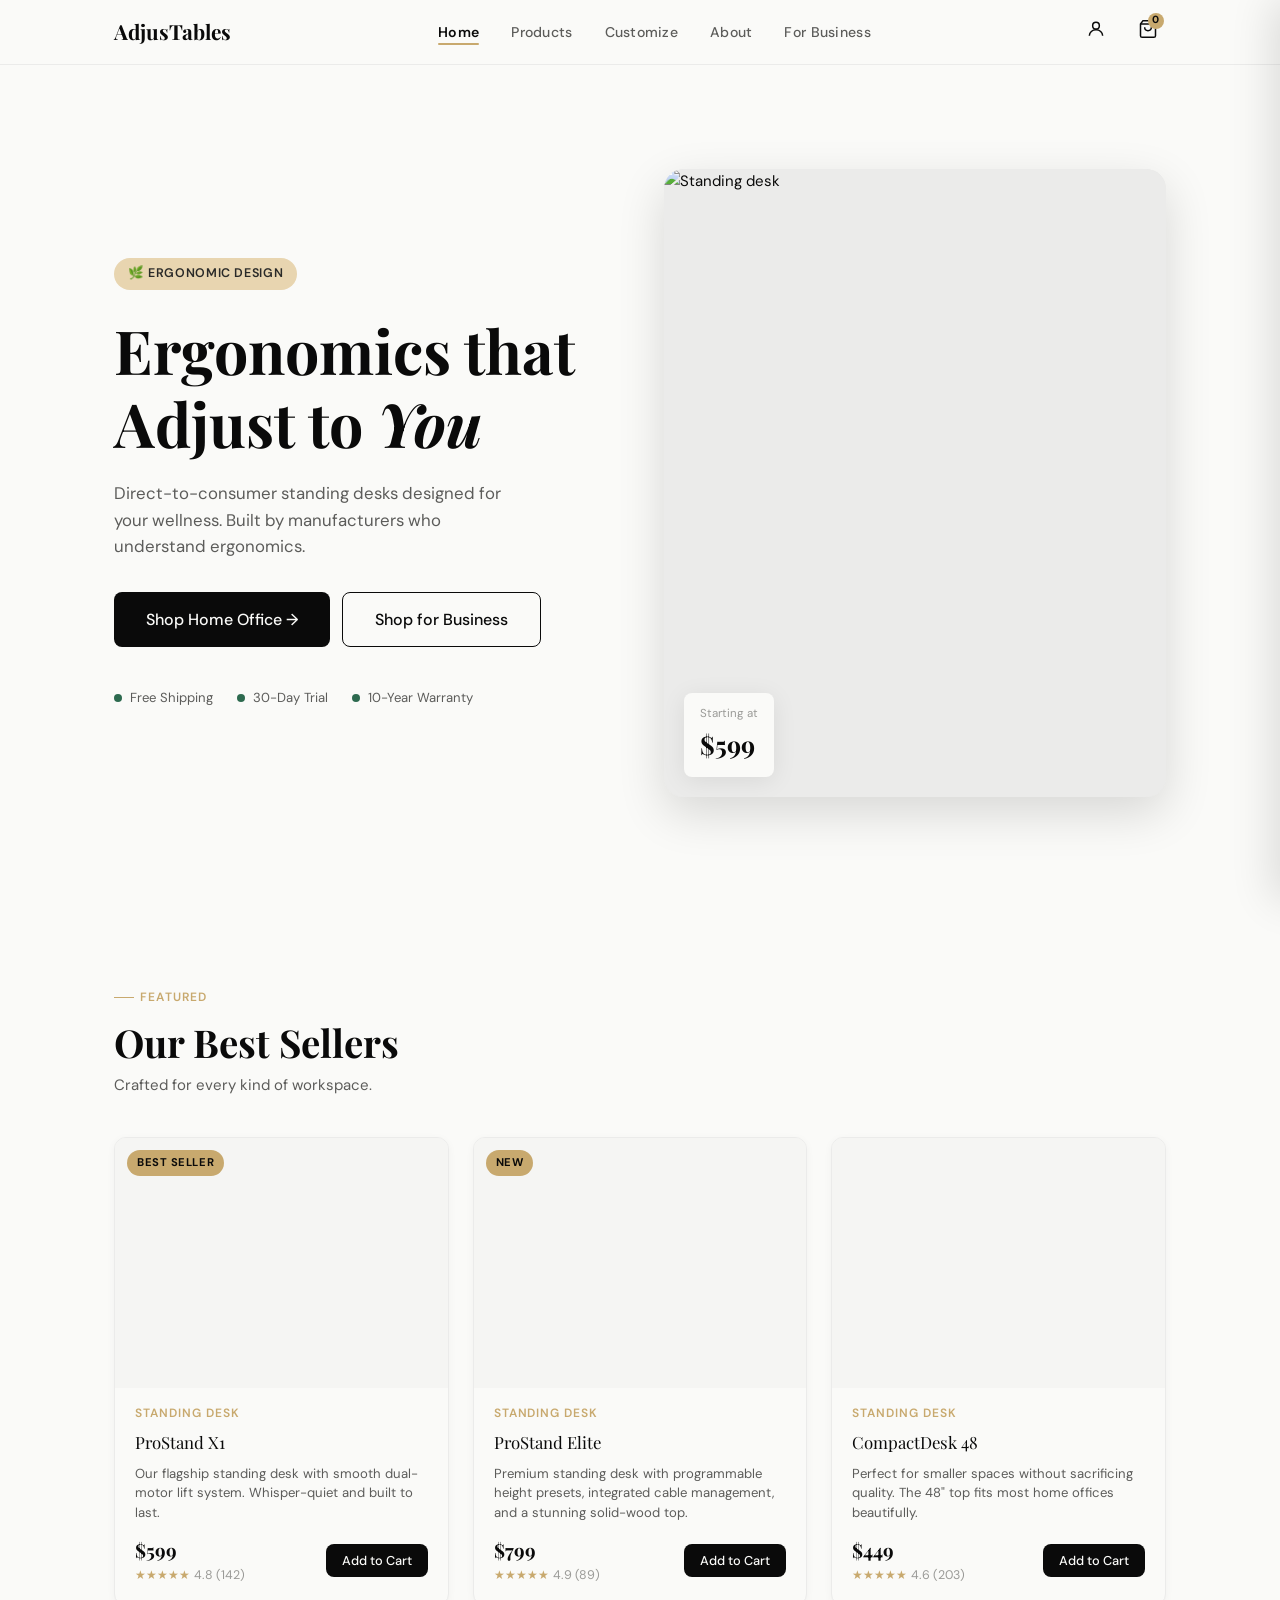
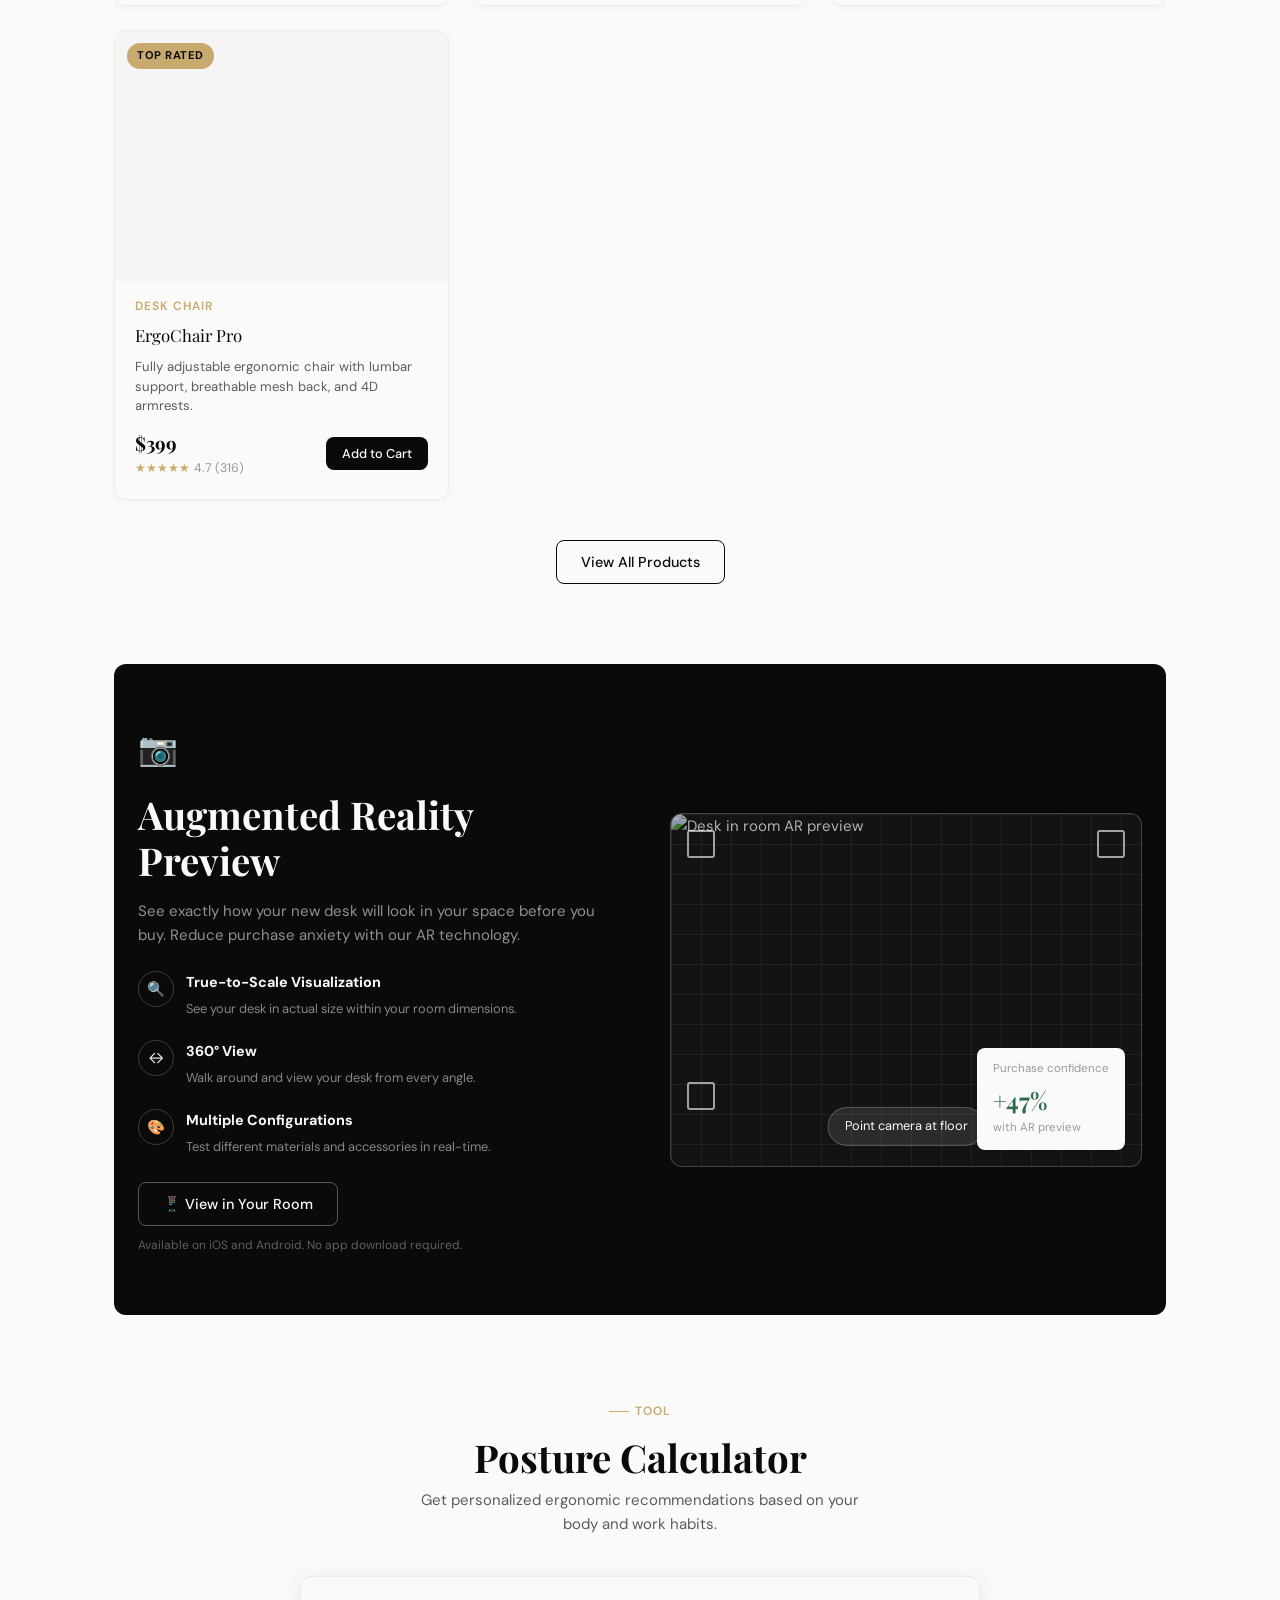
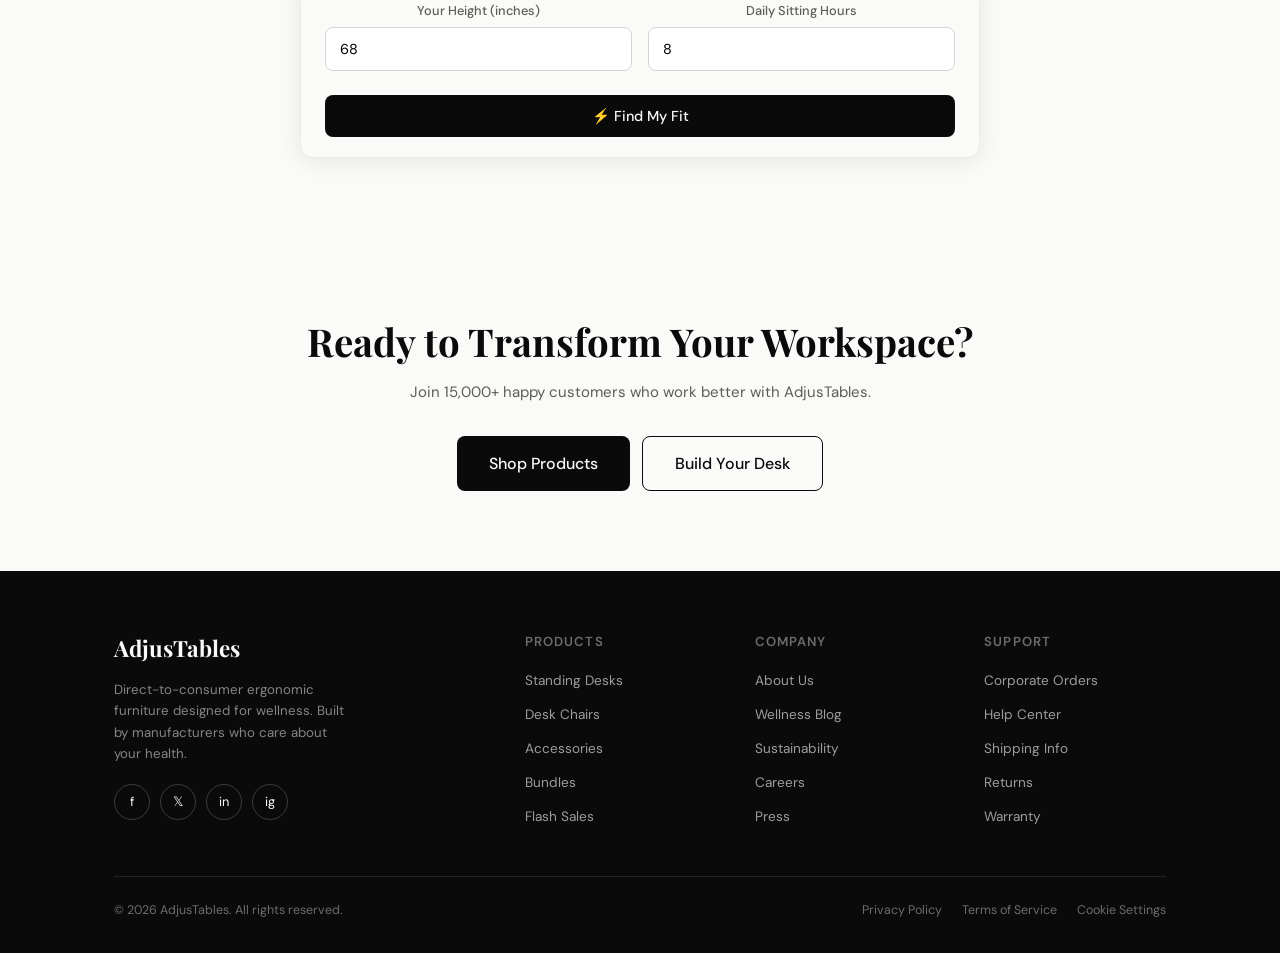
==== index.html @ 4b4840ac "Update and rename adjustables.html to index.html" ====
<!DOCTYPE html>
<html lang="en">
<head>
<meta charset="UTF-8">
<meta name="viewport" content="width=device-width, initial-scale=1.0">
<title>AdjusTables — Ergonomics that Adjust to You</title>
<link href="https://fonts.googleapis.com/css2?family=Playfair+Display:wght@400;600;700&family=DM+Sans:wght@300;400;500;600&family=DM+Mono:wght@400;500&display=swap" rel="stylesheet">
<style>
:root {
  --black: #0a0a0a;
  --white: #fafaf8;
  --gray-50: #f5f5f3;
  --gray-100: #ebebea;
  --gray-200: #d4d4d2;
  --gray-400: #9a9a97;
  --gray-600: #5c5c5a;
  --gray-800: #2a2a28;
  --accent: #c8a96e;
  --accent-light: #e8d5b0;
  --green: #2d6a4f;
  --green-light: #d8f3dc;
  --red: #c1121f;
  --red-light: #fce4e6;
  --radius: 12px;
  --radius-sm: 8px;
  --shadow: 0 4px 24px rgba(0,0,0,0.08);
  --shadow-lg: 0 16px 48px rgba(0,0,0,0.14);
}

* { margin: 0; padding: 0; box-sizing: border-box; }
html { scroll-behavior: smooth; }

body {
  font-family: 'DM Sans', sans-serif;
  background: var(--white);
  color: var(--black);
  font-size: 15px;
  line-height: 1.6;
}

/*  TYPOGRAPHY  */
h1, h2, h3 { font-family: 'Playfair Display', serif; line-height: 1.2; }
h1 { font-size: clamp(2.2rem, 5vw, 3.8rem); }
h2 { font-size: clamp(1.6rem, 3vw, 2.4rem); }
h3 { font-size: 1.3rem; }
.mono { font-family: 'DM Mono', monospace; }

/*  LAYOUT  */
.container { max-width: 1100px; margin: 0 auto; padding: 0 24px; }
.section { padding: 80px 0; }
.section-sm { padding: 48px 0; }

/*  PAGE SYSTEM  */
.page { display: none; }
.page.active { display: block; }

/*  NAVBAR  */
nav {
  position: sticky; top: 0; z-index: 100;
  background: rgba(250,250,248,0.92);
  backdrop-filter: blur(12px);
  border-bottom: 1px solid var(--gray-100);
}
.nav-inner {
  display: flex; align-items: center; justify-content: space-between;
  height: 64px; max-width: 1100px; margin: 0 auto; padding: 0 24px;
}
.nav-logo {
  font-family: 'Playfair Display', serif;
  font-size: 1.3rem; font-weight: 700;
  cursor: pointer; color: var(--black); text-decoration: none;
}
.nav-links { display: flex; gap: 32px; list-style: none; }
.nav-links a {
  font-size: 0.88rem; font-weight: 500; color: var(--gray-600);
  text-decoration: none; cursor: pointer; transition: color .2s;
  letter-spacing: 0.02em;
}
.nav-links a:hover { color: var(--black); }
.nav-links a.active {
  color: var(--black);
  font-weight: 600;
  position: relative;
}
.nav-links a.active::after {
  content: '';
  position: absolute;
  bottom: -4px;
  left: 0; right: 0;
  height: 2px;
  background: var(--accent);
  border-radius: 2px;
}
.nav-actions { display: flex; gap: 16px; align-items: center; }
.nav-icon { cursor: pointer; position: relative; padding: 8px; border-radius: 8px; transition: background .2s; }
.nav-icon:hover { background: var(--gray-100); }
.cart-badge {
  position: absolute; top: 2px; right: 2px;
  background: var(--accent); color: var(--black);
  font-size: 0.65rem; font-weight: 700;
  width: 16px; height: 16px; border-radius: 50%;
  display: flex; align-items: center; justify-content: center;
}

/*  BUTTONS  */
.btn {
  display: inline-flex; align-items: center; gap: 8px;
  padding: 12px 24px; border-radius: var(--radius-sm);
  font-family: 'DM Sans', sans-serif; font-size: 0.9rem; font-weight: 500;
  cursor: pointer; border: none; transition: all .2s; text-decoration: none;
}
.btn-primary { background: var(--black); color: var(--white); }
.btn-primary:hover { background: var(--gray-800); transform: translateY(-1px); }
.btn-outline { background: transparent; color: var(--black); border: 1.5px solid var(--black); }
.btn-outline:hover { background: var(--black); color: var(--white); }
.btn-accent { background: var(--accent); color: var(--black); }
.btn-accent:hover { background: #b8944a; transform: translateY(-1px); }
.btn-sm { padding: 8px 16px; font-size: 0.82rem; }
.btn-lg { padding: 16px 32px; font-size: 1rem; }
.btn-full { width: 100%; justify-content: center; }

/*  HERO  */
.hero {
  display: grid; grid-template-columns: 1fr 1fr;
  gap: 48px; align-items: center;
  padding: 80px 0; min-height: calc(100vh - 64px);
}
.hero-badge {
  display: inline-flex; align-items: center; gap: 8px;
  background: var(--accent-light); color: var(--gray-800);
  padding: 6px 14px; border-radius: 100px;
  font-size: 0.78rem; font-weight: 600; letter-spacing: 0.05em;
  text-transform: uppercase; margin-bottom: 24px;
}
.hero-title { margin-bottom: 20px; }
.hero-subtitle { color: var(--gray-600); font-size: 1.05rem; margin-bottom: 32px; max-width: 400px; }
.hero-cta { display: flex; gap: 12px; flex-wrap: wrap; margin-bottom: 40px; }
.hero-trust { display: flex; gap: 24px; flex-wrap: wrap; }
.trust-item { display: flex; align-items: center; gap: 8px; font-size: 0.82rem; color: var(--gray-600); }
.trust-dot { width: 8px; height: 8px; border-radius: 50%; background: var(--green); flex-shrink: 0; }
.hero-img-wrap {
  position: relative; border-radius: 20px; overflow: hidden;
  background: var(--gray-100);
  aspect-ratio: 4/5;
  box-shadow: var(--shadow-lg);
}
.hero-img-wrap img { width: 100%; height: 100%; object-fit: cover; }
.hero-price {
  position: absolute; bottom: 20px; left: 20px;
  background: var(--white); border-radius: var(--radius-sm);
  padding: 12px 16px; box-shadow: var(--shadow);
}
.hero-price small { font-size: 0.72rem; color: var(--gray-400); display: block; }
.hero-price strong { font-size: 1.6rem; font-family: 'Playfair Display', serif; }

/*  PRODUCT GRID  */
.products-header { text-align: center; margin-bottom: 48px; }
.products-header p { color: var(--gray-600); margin-top: 12px; }
.search-bar {
  display: flex; align-items: center; gap: 12px;
  background: var(--white); border: 1.5px solid var(--gray-200);
  border-radius: var(--radius-sm); padding: 10px 16px;
  margin-bottom: 32px;
}
.search-bar input {
  border: none; outline: none; flex: 1;
  font-family: 'DM Sans', sans-serif; font-size: 0.9rem;
  background: transparent; color: var(--black);
}
.filter-tabs { display: flex; gap: 8px; flex-wrap: wrap; margin-bottom: 32px; }
.filter-tab {
  padding: 7px 18px; border-radius: 100px; font-size: 0.82rem; font-weight: 500;
  cursor: pointer; border: 1.5px solid var(--gray-200); background: transparent;
  transition: all .2s; color: var(--gray-600);
}
.filter-tab.active, .filter-tab:hover { background: var(--black); color: var(--white); border-color: var(--black); }
.product-grid { display: grid; grid-template-columns: repeat(auto-fill, minmax(280px, 1fr)); gap: 24px; }
.product-card {
  background: var(--white); border: 1px solid var(--gray-100);
  border-radius: var(--radius); overflow: hidden;
  transition: transform 0.25s cubic-bezier(0.34,1.56,0.64,1), box-shadow 0.25s ease;
  cursor: pointer;
  box-shadow: 0 2px 8px rgba(0,0,0,0.04);
}
.product-card:hover {
  transform: translateY(-10px) scale(1.015);
  box-shadow: 0 24px 56px rgba(0,0,0,0.13);
  border-color: var(--gray-200);
}
.product-card:hover .product-img img { transform: scale(1.06); }
.product-img {
  aspect-ratio: 4/3; background: var(--gray-50);
  position: relative; overflow: hidden;
  display: flex; align-items: center; justify-content: center;
}
.product-img img { transition: transform 0.35s ease; width:100%; height:100%; object-fit:cover; display:block; }
.product-img-placeholder {
  width: 100%; height: 100%;
  background: linear-gradient(135deg, var(--gray-100) 0%, var(--gray-50) 100%);
  display: flex; align-items: center; justify-content: center;
  font-size: 3rem;
}
.product-badge {
  position: absolute; top: 12px; left: 12px;
  background: var(--accent); color: var(--black);
  font-size: 0.7rem; font-weight: 700; letter-spacing: 0.05em;
  text-transform: uppercase; padding: 4px 10px; border-radius: 100px;
}
.product-info { padding: 16px 20px 20px; }
.product-category { font-size: 0.75rem; color: var(--accent); font-weight: 600; text-transform: uppercase; letter-spacing: 0.08em; margin-bottom: 6px; }
.product-name { font-family: 'Playfair Display', serif; font-size: 1.05rem; margin-bottom: 8px; }
.product-desc { font-size: 0.82rem; color: var(--gray-600); margin-bottom: 12px; line-height: 1.5; }
.product-footer { display: flex; align-items: center; justify-content: space-between; gap: 8px; }
.product-price { font-size: 1.2rem; font-weight: 700; font-family: 'Playfair Display', serif; }
.product-rating { display: flex; align-items: center; gap: 4px; font-size: 0.78rem; color: var(--gray-400); }
.stars { color: var(--accent); }
.add-to-cart-btn {
  background: var(--black); color: var(--white);
  border: none; padding: 8px 16px; border-radius: var(--radius-sm);
  font-size: 0.8rem; font-weight: 500; cursor: pointer;
  transition: all .2s; font-family: 'DM Sans', sans-serif;
}
.add-to-cart-btn:hover { background: var(--gray-800); }

/*  CONFIGURATOR  */
.configurator-layout {
  display: grid; grid-template-columns: 1fr 1fr;
  gap: 40px; align-items: start;
}
.config-panel { background: var(--white); border: 1px solid var(--gray-100); border-radius: var(--radius); padding: 28px; }
.config-section { margin-bottom: 28px; }
.config-label {
  display: flex; align-items: center; gap: 8px;
  font-size: 0.8rem; font-weight: 600; letter-spacing: 0.08em;
  text-transform: uppercase; color: var(--gray-600); margin-bottom: 12px;
}
.config-options { display: grid; grid-template-columns: 1fr 1fr; gap: 10px; }
.config-option {
  border: 1.5px solid var(--gray-200); border-radius: var(--radius-sm);
  padding: 14px; cursor: pointer; transition: all .2s; text-align: center;
}
.config-option:hover { border-color: var(--gray-400); }
.config-option.selected { border-color: var(--black); background: var(--black); color: var(--white); }
.config-option .opt-name { font-weight: 600; font-size: 0.9rem; }
.config-option .opt-sub { font-size: 0.75rem; opacity: 0.65; margin-top: 2px; }
.config-option .opt-price { font-size: 0.8rem; margin-top: 4px; color: var(--accent); }
.config-option.selected .opt-price { color: var(--accent-light); }
.accessories-list { display: flex; flex-direction: column; gap: 8px; }
.accessory-item {
  display: flex; align-items: center; justify-content: space-between;
  padding: 12px 16px; border: 1.5px solid var(--gray-200); border-radius: var(--radius-sm);
  cursor: pointer; transition: all .2s;
}
.accessory-item:hover { border-color: var(--gray-400); }
.accessory-item.selected { border-color: var(--black); background: var(--gray-50); }
.accessory-check { width: 18px; height: 18px; border: 1.5px solid var(--gray-300); border-radius: 4px; transition: all .2s; display: flex; align-items: center; justify-content: center; }
.accessory-item.selected .accessory-check { background: var(--black); border-color: var(--black); color: var(--white); font-size: 11px; }
.config-preview {
  position: sticky; top: 80px;
  background: var(--white); border: 1px solid var(--gray-100); border-radius: var(--radius);
  overflow: hidden;
}
.preview-img {
  aspect-ratio: 4/3; background: var(--gray-50);
  display: flex; align-items: center; justify-content: center;
  font-size: 5rem; position: relative; transition: background .4s;
}
.preview-summary { padding: 20px; }
.preview-summary h4 { font-family: 'Playfair Display', serif; margin-bottom: 12px; }
.preview-item { display: flex; align-items: center; gap: 8px; font-size: 0.85rem; color: var(--gray-600); margin-bottom: 6px; }
.preview-item::before { content: '•'; color: var(--accent); font-weight: 700; }
.config-total { display: flex; align-items: center; justify-content: space-between; padding: 16px 20px; border-top: 1px solid var(--gray-100); }
.config-total .total-label { font-size: 0.85rem; color: var(--gray-600); }
.config-total .total-price { font-family: 'Playfair Display', serif; font-size: 1.8rem; font-weight: 700; }

/*  COLOR SWATCHES  */
.color-swatches { display: flex; gap: 10px; flex-wrap: wrap; }
.color-swatch {
  width: 36px; height: 36px; border-radius: 50%;
  cursor: pointer; border: 3px solid transparent;
  transition: all .2s; position: relative;
}
.color-swatch.selected { border-color: var(--black); box-shadow: 0 0 0 2px var(--white), 0 0 0 4px var(--black); }

/*  ABOUT PAGE  */
.about-hero { text-align: center; padding: 80px 0 48px; }
.about-hero h1 { margin-bottom: 20px; }
.about-hero p { color: var(--gray-600); max-width: 560px; margin: 0 auto; font-size: 1.05rem; }
.story-section { display: grid; grid-template-columns: 1fr 1fr; gap: 60px; align-items: center; }
.story-img {
  border-radius: var(--radius); overflow: hidden;
  aspect-ratio: 4/3; background: var(--gray-100);
  display: flex; align-items: center; justify-content: center; font-size: 5rem;
}
.founders-grid { display: grid; grid-template-columns: repeat(3, 1fr); gap: 24px; justify-items: center; max-width: 900px; margin: 0 auto; }
.founders-grid .founder-card { width: 100%; }
.founder-card {
  background: var(--white); border: 1px solid var(--gray-100);
  border-radius: var(--radius); overflow: hidden;
  transition: transform 0.25s cubic-bezier(0.34,1.56,0.64,1), box-shadow 0.25s ease;
}
.founder-card:hover { transform: translateY(-10px) scale(1.02); box-shadow: 0 24px 56px rgba(0,0,0,0.13); }
.founder-img {
  aspect-ratio: 1; background: var(--gray-100);
  display: flex; align-items: center; justify-content: center;
  font-size: 4rem; overflow: hidden;
}
.founder-img img { width: 100%; height: 100%; object-fit: cover; }
.founder-info { padding: 20px; }
.founder-name { font-family: 'Playfair Display', serif; font-size: 1.15rem; margin-bottom: 4px; }
.founder-role { font-size: 0.78rem; color: var(--accent); font-weight: 600; letter-spacing: 0.05em; text-transform: uppercase; margin-bottom: 12px; }
.founder-bio { font-size: 0.83rem; color: var(--gray-600); line-height: 1.6; }
.values-grid { display: grid; grid-template-columns: repeat(4, 1fr); gap: 24px; text-align: center; }
.value-card { padding: 28px 16px; }
.value-icon { font-size: 2rem; margin-bottom: 16px; }
.value-title { font-weight: 600; font-size: 0.95rem; margin-bottom: 8px; }
.value-desc { font-size: 0.82rem; color: var(--gray-600); line-height: 1.5; }
.stats-bar {
  background: var(--black); color: var(--white);
  padding: 48px 0;
}
.stats-grid { display: grid; grid-template-columns: repeat(4, 1fr); text-align: center; gap: 24px; }
.stat-num { font-family: 'Playfair Display', serif; font-size: 2.5rem; font-weight: 700; color: var(--accent); }
.stat-label { font-size: 0.82rem; color: rgba(255,255,255,0.6); margin-top: 4px; }
.vote-section { background: var(--gray-50); border-radius: var(--radius); padding: 40px; }
.vote-grid { display: grid; grid-template-columns: 1fr 1fr; gap: 16px; }
.vote-card {
  background: var(--white); border: 1.5px solid var(--gray-100); border-radius: var(--radius);
  overflow: hidden; cursor: pointer;
  transition: transform 0.25s cubic-bezier(0.34,1.56,0.64,1), box-shadow 0.25s ease, border-color 0.2s ease;
  box-shadow: 0 2px 8px rgba(0,0,0,0.05);
}
.vote-card:hover {
  transform: translateY(-8px) scale(1.02);
  box-shadow: 0 20px 48px rgba(0,0,0,0.13);
  border-color: var(--gray-300);
}
.vote-card:hover .vote-img img { transform: scale(1.05); }
.vote-card.voted {
  border-color: var(--black);
  box-shadow: 0 8px 32px rgba(0,0,0,0.14);
}
.vote-card.voted:hover {
  transform: translateY(-8px) scale(1.02);
  box-shadow: 0 20px 48px rgba(0,0,0,0.18);
}
.vote-img { aspect-ratio: 4/3; background: var(--gray-100); display: flex; align-items: center; justify-content: center; font-size: 3rem; overflow:hidden; }
.vote-info { padding: 16px 18px 18px; }
.vote-name { font-weight: 700; font-size: 0.95rem; margin-bottom: 4px; font-family: 'Playfair Display', serif; }
.vote-desc { font-size: 0.78rem; color: var(--gray-600); margin-bottom: 10px; line-height: 1.5; }
.vote-bar-wrap { display: flex; align-items: center; justify-content: space-between; gap: 10px; margin-bottom: 6px; }
.vote-bar { flex: 1; height: 5px; background: var(--gray-100); border-radius: 3px; overflow: hidden; }
.vote-fill { height: 100%; background: var(--accent); border-radius: 3px; transition: width .6s cubic-bezier(0.4,0,0.2,1); }
.vote-pct { font-size: 0.78rem; font-weight: 700; color: var(--black); min-width: 34px; text-align: right; }
.vote-btn {
  width: 100%; padding: 9px; border: 1.5px solid var(--gray-200); border-radius: var(--radius-sm);
  background: transparent; font-family: 'DM Sans', sans-serif; font-size: 0.82rem; font-weight: 600;
  cursor: pointer; transition: all .2s; color: var(--gray-600);
}
.vote-btn:hover { border-color: var(--black); color: var(--black); background: var(--gray-50); }
.vote-btn-active, .vote-card.voted .vote-btn {
  background: var(--black); color: var(--white); border-color: var(--black);
}

/*  BUSINESS PAGE  */
.biz-hero {
  background: var(--black); color: var(--white);
  padding: 80px 0; border-radius: var(--radius); margin-bottom: 64px;
}
.biz-hero-inner { display: grid; grid-template-columns: 1fr 1fr; gap: 48px; align-items: center; }
.biz-badge {
  display: inline-flex; align-items: center; gap: 6px;
  background: rgba(200,169,110,0.2); color: var(--accent);
  font-size: 0.75rem; font-weight: 600; letter-spacing: 0.05em;
  text-transform: uppercase; padding: 6px 14px; border-radius: 100px;
  border: 1px solid rgba(200,169,110,0.3); margin-bottom: 20px;
}
.biz-stats { display: flex; gap: 32px; margin-top: 32px; }
.biz-stat .num { font-family: 'Playfair Display', serif; font-size: 2rem; font-weight: 700; color: var(--accent); }
.biz-stat .lbl { font-size: 0.75rem; color: rgba(255,255,255,0.5); }
.biz-img {
  border-radius: var(--radius); overflow: hidden; aspect-ratio: 4/3;
  background: rgba(255,255,255,0.06); display: flex; align-items: center; justify-content: center; font-size: 5rem;
}
.benefits-grid { display: grid; grid-template-columns: repeat(3, 1fr); gap: 20px; }
.benefit-card {
  padding: 24px; background: var(--white);
  border: 1px solid var(--gray-100); border-radius: var(--radius);
  transition: transform 0.25s cubic-bezier(0.34,1.56,0.64,1), box-shadow 0.25s ease;
}
.benefit-card:hover { transform: translateY(-8px) scale(1.015); box-shadow: 0 20px 48px rgba(0,0,0,0.1); }
.benefit-icon {
  width: 44px; height: 44px; background: var(--black); border-radius: var(--radius-sm);
  display: flex; align-items: center; justify-content: center; font-size: 1.2rem; margin-bottom: 14px;
}
.benefit-title { font-weight: 600; font-size: 0.95rem; margin-bottom: 8px; }
.benefit-desc { font-size: 0.82rem; color: var(--gray-600); line-height: 1.5; }
.pricing-grid { display: grid; grid-template-columns: repeat(3, 1fr); gap: 20px; }
.pricing-card {
  border: 1.5px solid var(--gray-200); border-radius: var(--radius); padding: 28px; position: relative;
  transition: all .2s;
}
.pricing-card.popular { border-color: var(--black); box-shadow: var(--shadow-lg); }
.popular-badge {
  position: absolute; top: -12px; left: 50%; transform: translateX(-50%);
  background: var(--black); color: var(--white);
  font-size: 0.72rem; font-weight: 700; padding: 4px 14px; border-radius: 100px;
}
.pricing-range { font-size: 0.82rem; color: var(--gray-600); margin-bottom: 8px; }
.pricing-price { font-family: 'Playfair Display', serif; font-size: 2.4rem; font-weight: 700; margin-bottom: 4px; }
.pricing-save { display: inline-flex; align-items: center; gap: 4px; background: var(--green-light); color: var(--green); font-size: 0.75rem; font-weight: 600; padding: 3px 10px; border-radius: 100px; margin-bottom: 20px; }
.pricing-features { list-style: none; display: flex; flex-direction: column; gap: 8px; }
.pricing-features li { display: flex; align-items: center; gap: 8px; font-size: 0.85rem; color: var(--gray-600); }
.pricing-features li::before { content: '✓'; color: var(--green); font-weight: 700; }
.testimonials-grid { display: grid; grid-template-columns: repeat(3, 1fr); gap: 20px; }
.testimonial-card { background: var(--white); border: 1px solid var(--gray-100); border-radius: var(--radius); padding: 24px; }
.testimonial-header { display: flex; align-items: center; gap: 12px; margin-bottom: 16px; }
.testimonial-avatar {
  width: 40px; height: 40px; border-radius: var(--radius-sm);
  background: var(--black); color: var(--white);
  display: flex; align-items: center; justify-content: center;
  font-size: 0.8rem; font-weight: 700; letter-spacing: 0.02em;
  flex-shrink: 0;
}
.testimonial-company { font-weight: 600; font-size: 0.9rem; }
.testimonial-quote { font-size: 0.85rem; color: var(--gray-600); font-style: italic; line-height: 1.6; margin-bottom: 16px; }
.testimonial-author { font-weight: 600; font-size: 0.85rem; }
.testimonial-role { font-size: 0.78rem; color: var(--gray-400); }
.quote-form {
  background: var(--black); color: var(--white);
  border-radius: var(--radius); padding: 48px;
}
.form-grid { display: grid; grid-template-columns: 1fr 1fr; gap: 16px; }
.form-group { display: flex; flex-direction: column; gap: 6px; }
.form-group.full { grid-column: 1 / -1; }
.form-group label { font-size: 0.8rem; font-weight: 500; color: rgba(255,255,255,0.7); }
.form-group input, .form-group textarea, .form-group select {
  background: rgba(255,255,255,0.08); border: 1px solid rgba(255,255,255,0.15);
  border-radius: var(--radius-sm); padding: 12px 14px;
  color: var(--white); font-family: 'DM Sans', sans-serif; font-size: 0.9rem;
  outline: none; transition: border-color .2s;
}
.form-group input::placeholder, .form-group textarea::placeholder { color: rgba(255,255,255,0.3); }
.form-group input:focus, .form-group textarea:focus { border-color: var(--accent); }
.form-group textarea { resize: vertical; min-height: 100px; }

/*  CART PAGE  */
.cart-layout { display: grid; grid-template-columns: 1fr 340px; gap: 32px; align-items: start; }
.cart-items { display: flex; flex-direction: column; gap: 16px; }
.cart-item {
  display: grid; grid-template-columns: 80px 1fr auto;
  gap: 16px; align-items: center;
  background: var(--white); border: 1px solid var(--gray-100); border-radius: var(--radius); padding: 16px;
}
.cart-item-img {
  width: 80px; height: 80px; border-radius: var(--radius-sm);
  background: var(--gray-50); display: flex; align-items: center; justify-content: center; font-size: 2rem;
}
.cart-item-name { font-weight: 600; margin-bottom: 4px; }
.cart-item-variant { font-size: 0.8rem; color: var(--gray-400); }
.cart-item-price { font-family: 'Playfair Display', serif; font-size: 1.1rem; font-weight: 700; margin-top: 6px; }
.qty-control { display: flex; align-items: center; gap: 8px; margin-top: 10px; }
.qty-btn {
  width: 28px; height: 28px; border: 1.5px solid var(--gray-200); border-radius: var(--radius-sm);
  background: transparent; cursor: pointer; font-size: 1rem; display: flex; align-items: center; justify-content: center;
  transition: all .2s;
}
.qty-btn:hover { background: var(--black); color: var(--white); border-color: var(--black); }
.qty-num { font-weight: 600; min-width: 20px; text-align: center; }
.remove-btn { background: none; border: none; cursor: pointer; color: var(--gray-400); transition: color .2s; padding: 4px; font-size: 1.1rem; }
.remove-btn:hover { color: var(--red); }
.cart-summary { background: var(--white); border: 1px solid var(--gray-100); border-radius: var(--radius); padding: 24px; position: sticky; top: 80px; }
.summary-title { font-family: 'Playfair Display', serif; font-size: 1.2rem; margin-bottom: 20px; }
.summary-row { display: flex; justify-content: space-between; margin-bottom: 12px; font-size: 0.9rem; }
.summary-row.total { font-weight: 700; font-size: 1rem; border-top: 1px solid var(--gray-100); padding-top: 12px; margin-top: 4px; }
.shipping-options { margin: 16px 0; display: flex; flex-direction: column; gap: 8px; }
.shipping-option {
  display: flex; align-items: center; justify-content: space-between;
  padding: 10px 12px; border: 1.5px solid var(--gray-200); border-radius: var(--radius-sm);
  cursor: pointer; transition: all .2s; font-size: 0.85rem;
}
.shipping-option.selected { border-color: var(--black); background: var(--gray-50); }
.shipping-option label { display: flex; align-items: center; gap: 8px; cursor: pointer; }
.payment-methods { display: flex; gap: 8px; flex-wrap: wrap; margin: 16px 0; }
.payment-method {
  flex: 1; padding: 10px; border: 1.5px solid var(--gray-200); border-radius: var(--radius-sm);
  text-align: center; cursor: pointer; font-size: 0.8rem; font-weight: 500;
  transition: all .2s; min-width: 80px;
}
.payment-method.selected { border-color: var(--black); background: var(--black); color: var(--white); }
.promo-input { display: flex; gap: 8px; margin-bottom: 16px; }
.promo-input input {
  flex: 1; border: 1.5px solid var(--gray-200); border-radius: var(--radius-sm);
  padding: 10px 14px; font-family: 'DM Sans', sans-serif; font-size: 0.85rem;
  outline: none; background: transparent; color: var(--black);
}
.promo-input input:focus { border-color: var(--black); }

/*  PROFILE / AUTH  */
.auth-card {
  max-width: 420px; margin: 60px auto;
  background: var(--white); border: 1px solid var(--gray-100);
  border-radius: var(--radius); padding: 40px;
  box-shadow: var(--shadow);
}
.auth-logo { font-family: 'Playfair Display', serif; font-size: 1.4rem; font-weight: 700; text-align: center; margin-bottom: 8px; }
.auth-subtitle { text-align: center; color: var(--gray-600); font-size: 0.88rem; margin-bottom: 32px; }
.auth-tabs { display: flex; margin-bottom: 24px; border: 1.5px solid var(--gray-200); border-radius: var(--radius-sm); overflow: hidden; }
.auth-tab { flex: 1; padding: 10px; text-align: center; cursor: pointer; font-size: 0.88rem; font-weight: 500; transition: all .2s; }
.auth-tab.active { background: var(--black); color: var(--white); }
.input-group { margin-bottom: 16px; }
.input-group label { display: block; font-size: 0.8rem; font-weight: 500; margin-bottom: 6px; }
.input-group input {
  width: 100%; border: 1.5px solid var(--gray-200); border-radius: var(--radius-sm);
  padding: 11px 14px; font-family: 'DM Sans', sans-serif; font-size: 0.9rem;
  outline: none; transition: border-color .2s; background: transparent; color: var(--black);
}
.input-group input:focus { border-color: var(--black); }
.profile-layout { display: grid; grid-template-columns: 240px 1fr; gap: 32px; }
.profile-sidebar { background: var(--white); border: 1px solid var(--gray-100); border-radius: var(--radius); padding: 24px; }
.profile-avatar { width: 72px; height: 72px; border-radius: 50%; background: var(--black); color: var(--white); display: flex; align-items: center; justify-content: center; font-size: 1.4rem; font-weight: 700; margin: 0 auto 16px; }
.profile-name { font-family: 'Playfair Display', serif; font-size: 1.1rem; text-align: center; margin-bottom: 4px; }
.profile-email { font-size: 0.78rem; color: var(--gray-400); text-align: center; margin-bottom: 24px; }
.profile-nav { display: flex; flex-direction: column; gap: 4px; }
.profile-nav-item { padding: 10px 14px; border-radius: var(--radius-sm); font-size: 0.88rem; cursor: pointer; transition: all .2s; }
.profile-nav-item:hover { background: var(--gray-50); }
.profile-nav-item.active { background: var(--black); color: var(--white); }
.profile-content { background: var(--white); border: 1px solid var(--gray-100); border-radius: var(--radius); padding: 28px; }
.order-card { border: 1px solid var(--gray-100); border-radius: var(--radius); overflow: hidden; margin-bottom: 16px; }
.order-header { display: flex; justify-content: space-between; align-items: center; padding: 14px 20px; background: var(--gray-50); }
.order-id { font-family: 'DM Mono', monospace; font-size: 0.82rem; }
.order-status { font-size: 0.75rem; font-weight: 600; padding: 3px 10px; border-radius: 100px; }
.status-delivered { background: var(--green-light); color: var(--green); }
.status-processing { background: var(--accent-light); color: #7a5c1e; }
.status-shipped { background: #e0f0ff; color: #1a5fa8; }
.order-body { padding: 16px 20px; }
.order-tracking { margin-top: 16px; padding-top: 16px; border-top: 1px solid var(--gray-100); }
.tracking-steps { display: flex; gap: 0; position: relative; margin-top: 16px; }
.tracking-step { flex: 1; text-align: center; position: relative; }
.tracking-dot { width: 24px; height: 24px; border-radius: 50%; border: 2px solid var(--gray-200); background: var(--white); margin: 0 auto 8px; display: flex; align-items: center; justify-content: center; font-size: 0.65rem; position: relative; z-index: 1; }
.tracking-step.done .tracking-dot { background: var(--green); border-color: var(--green); color: var(--white); }
.tracking-step.active .tracking-dot { background: var(--accent); border-color: var(--accent); color: var(--black); }
.tracking-line { position: absolute; top: 12px; left: 50%; right: -50%; height: 2px; background: var(--gray-200); z-index: 0; }
.tracking-step.done .tracking-line { background: var(--green); }
.tracking-step:last-child .tracking-line { display: none; }
.tracking-label { font-size: 0.7rem; color: var(--gray-600); }
.wishlist-grid { display: grid; grid-template-columns: repeat(auto-fill, minmax(200px, 1fr)); gap: 16px; }
.wishlist-item { border: 1px solid var(--gray-100); border-radius: var(--radius); overflow: hidden; }
.wishlist-img { aspect-ratio: 1; background: var(--gray-50); display: flex; align-items: center; justify-content: center; font-size: 2.5rem; }
.wishlist-info { padding: 12px; }
.wishlist-name { font-weight: 600; font-size: 0.88rem; margin-bottom: 4px; }
.wishlist-price { font-size: 0.9rem; color: var(--accent); font-weight: 700; }

/*  ADMIN PAGE  */
.admin-layout { display: grid; grid-template-columns: 200px 1fr; gap: 0; min-height: calc(100vh - 64px); }
.admin-sidebar { background: var(--black); padding: 24px 0; }
.admin-nav-item { padding: 11px 24px; color: rgba(255,255,255,0.6); font-size: 0.85rem; cursor: pointer; transition: all .2s; display: flex; align-items: center; gap: 10px; }
.admin-nav-item:hover { color: var(--white); background: rgba(255,255,255,0.06); }
.admin-nav-item.active { color: var(--white); background: rgba(200,169,110,0.2); border-left: 3px solid var(--accent); }
.admin-main { padding: 32px; background: var(--gray-50); }
.admin-header { display: flex; justify-content: space-between; align-items: center; margin-bottom: 24px; }
.admin-stats { display: grid; grid-template-columns: repeat(4, 1fr); gap: 16px; margin-bottom: 24px; }
.admin-stat { background: var(--white); border: 1px solid var(--gray-100); border-radius: var(--radius); padding: 20px; }
.admin-stat .num { font-family: 'Playfair Display', serif; font-size: 2rem; font-weight: 700; margin-bottom: 4px; }
.admin-stat .lbl { font-size: 0.78rem; color: var(--gray-600); }
.admin-stat .change { font-size: 0.75rem; margin-top: 4px; }
.change-up { color: var(--green); }
.change-down { color: var(--red); }
.data-table { background: var(--white); border: 1px solid var(--gray-100); border-radius: var(--radius); overflow: hidden; }
.table-header { padding: 16px 20px; border-bottom: 1px solid var(--gray-100); display: flex; justify-content: space-between; align-items: center; }
.data-table table { width: 100%; border-collapse: collapse; }
.data-table th { padding: 12px 20px; text-align: left; font-size: 0.75rem; font-weight: 600; letter-spacing: 0.08em; text-transform: uppercase; color: var(--gray-400); background: var(--gray-50); }
.data-table td { padding: 14px 20px; border-top: 1px solid var(--gray-100); font-size: 0.88rem; }
.data-table tr:hover td { background: var(--gray-50); }
.action-btns { display: flex; gap: 8px; }
.action-btn { padding: 5px 12px; border-radius: 6px; font-size: 0.75rem; font-weight: 500; cursor: pointer; border: none; transition: all .2s; }
.edit-btn { background: var(--gray-100); color: var(--black); }
.edit-btn:hover { background: var(--gray-200); }
.del-btn { background: var(--red-light); color: var(--red); }
.del-btn:hover { background: var(--red); color: var(--white); }

/*  POSTURE CALCULATOR  */
.calc-card { max-width: 680px; margin: 0 auto; background: var(--white); border: 1px solid var(--gray-100); border-radius: var(--radius); overflow: hidden; box-shadow: var(--shadow); }
.calc-inputs { display: grid; grid-template-columns: 1fr 1fr; gap: 16px; padding: 24px; }
.calc-input-group label { display: block; font-size: 0.8rem; font-weight: 500; color: var(--gray-600); margin-bottom: 6px; }
.calc-input-group input {
  width: 100%; border: 1.5px solid var(--gray-200); border-radius: var(--radius-sm);
  padding: 12px 14px; font-family: 'DM Sans', sans-serif; font-size: 0.9rem;
  outline: none; transition: border-color .2s;
}
.calc-input-group input:focus { border-color: var(--black); }
.calc-results { padding: 20px 24px; background: var(--gray-50); border-top: 1px solid var(--gray-100); }
.calc-risk { display: inline-flex; align-items: center; gap: 6px; padding: 5px 14px; border-radius: 100px; font-size: 0.82rem; font-weight: 600; margin-bottom: 16px; }
.risk-low { background: var(--green-light); color: var(--green); }
.risk-med { background: var(--accent-light); color: #7a5c1e; }
.risk-high { background: var(--red-light); color: var(--red); }
.calc-grid { display: grid; grid-template-columns: 1fr 1fr; gap: 12px; margin-bottom: 16px; }
.calc-metric { background: var(--white); border: 1px solid var(--gray-100); border-radius: var(--radius-sm); padding: 14px 16px; }
.calc-metric label { font-size: 0.75rem; color: var(--gray-400); display: block; margin-bottom: 4px; }
.calc-metric .val { font-family: 'Playfair Display', serif; font-size: 1.6rem; font-weight: 700; }
.calc-rec { background: var(--white); border: 1px solid var(--gray-100); border-radius: var(--radius-sm); padding: 16px; margin-bottom: 16px; }
.calc-rec strong { font-size: 0.85rem; display: block; margin-bottom: 6px; }
.calc-rec p { font-size: 0.83rem; color: var(--gray-600); }

/*  AR PREVIEW  */
.ar-section { background: var(--black); border-radius: var(--radius); padding: 60px 0; color: var(--white); }
.ar-inner { display: grid; grid-template-columns: 1fr 1fr; gap: 60px; align-items: center; }
.ar-features { display: flex; flex-direction: column; gap: 20px; margin: 24px 0; }
.ar-feature { display: flex; align-items: flex-start; gap: 12px; }
.ar-feature-icon { width: 36px; height: 36px; border-radius: 50%; border: 1px solid rgba(255,255,255,0.2); display: flex; align-items: center; justify-content: center; font-size: 0.9rem; flex-shrink: 0; }
.ar-feature-text strong { display: block; font-size: 0.9rem; margin-bottom: 2px; }
.ar-feature-text span { font-size: 0.8rem; color: rgba(255,255,255,0.5); }
.ar-frame { border: 1px solid rgba(255,255,255,0.2); border-radius: var(--radius); aspect-ratio: 4/3; display: flex; align-items: center; justify-content: center; position: relative; overflow: hidden; background: rgba(255,255,255,0.04); }
.ar-grid { position: absolute; inset: 0; background-image: linear-gradient(rgba(255,255,255,0.06) 1px, transparent 1px), linear-gradient(90deg, rgba(255,255,255,0.06) 1px, transparent 1px); background-size: 30px 30px; }
.ar-prompt { position: absolute; bottom: 20px; left: 50%; transform: translateX(-50%); background: rgba(255,255,255,0.1); border: 1px solid rgba(255,255,255,0.2); padding: 8px 16px; border-radius: 100px; font-size: 0.8rem; white-space: nowrap; }
.ar-confidence { position: absolute; bottom: 16px; right: 16px; background: var(--white); color: var(--black); border-radius: var(--radius-sm); padding: 12px 16px; }
.ar-confidence .conf-num { font-family: 'Playfair Display', serif; font-size: 1.5rem; font-weight: 700; color: var(--green); }

/*  CTA SECTION  */
.cta-section { text-align: center; padding: 80px 0; }
.cta-section h2 { margin-bottom: 16px; }
.cta-section p { color: var(--gray-600); max-width: 480px; margin: 0 auto 32px; }
.cta-btns { display: flex; justify-content: center; gap: 12px; flex-wrap: wrap; }

/*  FOOTER  */
footer { background: var(--black); color: var(--white); padding: 60px 0 32px; }
.footer-grid { display: grid; grid-template-columns: 2fr 1fr 1fr 1fr; gap: 48px; margin-bottom: 48px; }
.footer-brand p { font-size: 0.83rem; color: rgba(255,255,255,0.5); max-width: 240px; margin-top: 12px; line-height: 1.6; }
.footer-socials { display: flex; gap: 10px; margin-top: 20px; }
.social-icon { width: 36px; height: 36px; border-radius: 50%; border: 1px solid rgba(255,255,255,0.2); display: flex; align-items: center; justify-content: center; font-size: 0.8rem; cursor: pointer; transition: all .2s; }
.social-icon:hover { background: rgba(255,255,255,0.1); }
.footer-col h4 { font-size: 0.82rem; font-weight: 600; letter-spacing: 0.08em; text-transform: uppercase; color: rgba(255,255,255,0.4); margin-bottom: 16px; }
.footer-links { list-style: none; display: flex; flex-direction: column; gap: 10px; }
.footer-links a { color: rgba(255,255,255,0.6); text-decoration: none; font-size: 0.85rem; cursor: pointer; transition: color .2s; }
.footer-links a:hover { color: var(--white); }
.footer-bottom { border-top: 1px solid rgba(255,255,255,0.1); padding-top: 24px; display: flex; justify-content: space-between; align-items: center; }
.footer-bottom p { font-size: 0.78rem; color: rgba(255,255,255,0.4); }
.footer-bottom-links { display: flex; gap: 20px; }
.footer-bottom-links a { font-size: 0.78rem; color: rgba(255,255,255,0.4); cursor: pointer; transition: color .2s; }
.footer-bottom-links a:hover { color: rgba(255,255,255,0.7); }

/*  MODALS / TOASTS  */
.modal-overlay {
  position: fixed; inset: 0; background: rgba(0,0,0,0.5);
  z-index: 1000; display: flex; align-items: center; justify-content: center;
  padding: 20px; opacity: 0; pointer-events: none; transition: opacity .2s;
}
.modal-overlay.open { opacity: 1; pointer-events: all; }
.modal {
  background: var(--white); border-radius: var(--radius); padding: 32px;
  max-width: 480px; width: 100%; max-height: 90vh; overflow-y: auto;
  transform: translateY(20px); transition: transform .2s;
}
.modal-overlay.open .modal { transform: translateY(0); }
.modal-header { display: flex; justify-content: space-between; align-items: center; margin-bottom: 24px; }
.modal-close { background: none; border: none; cursor: pointer; font-size: 1.4rem; color: var(--gray-400); transition: color .2s; }
.modal-close:hover { color: var(--black); }
.toast {
  position: fixed; bottom: 24px; right: 24px; z-index: 2000;
  background: var(--black); color: var(--white);
  padding: 14px 20px; border-radius: var(--radius-sm);
  font-size: 0.88rem; max-width: 300px;
  transform: translateY(100px); opacity: 0; transition: all .3s;
  display: flex; align-items: center; gap: 10px;
}
.toast.show { transform: translateY(0); opacity: 1; }
.toast-icon { font-size: 1.1rem; }

/*  SECTION LABELS  */
.section-label {
  display: inline-flex; align-items: center; gap: 6px;
  font-size: 0.75rem; font-weight: 600; letter-spacing: 0.1em; text-transform: uppercase;
  color: var(--accent); margin-bottom: 12px;
}
.section-label::before { content: ''; width: 20px; height: 1px; background: var(--accent); }

/*  DIVIDERS / MISC  */
.divider { height: 1px; background: var(--gray-100); margin: 48px 0; }
.text-center { text-align: center; }
.mb-4 { margin-bottom: 16px; }
.mb-6 { margin-bottom: 24px; }
.mb-8 { margin-bottom: 32px; }
.mt-4 { margin-top: 16px; }
.flex { display: flex; }
.gap-2 { gap: 8px; }
.gap-3 { gap: 12px; }
.items-center { align-items: center; }
.empty-state { text-align: center; padding: 60px 20px; }
.empty-state .empty-icon { font-size: 4rem; margin-bottom: 16px; }
.empty-state h3 { margin-bottom: 8px; color: var(--gray-600); }
.empty-state p { font-size: 0.88rem; color: var(--gray-400); }
.tag { display: inline-flex; padding: 3px 10px; border-radius: 100px; font-size: 0.72rem; font-weight: 600; }
.tag-green { background: var(--green-light); color: var(--green); }
.tag-amber { background: var(--accent-light); color: #7a5c1e; }
.tag-red { background: var(--red-light); color: var(--red); }

/*  REVIEW STARS  */
.review-stars { display: flex; gap: 2px; color: var(--accent); }
.review-card { background: var(--white); border: 1px solid var(--gray-100); border-radius: var(--radius); padding: 20px; }
.reviews-grid { display: grid; grid-template-columns: repeat(auto-fill, minmax(280px, 1fr)); gap: 16px; }

/*  PRODUCT DETAIL  */
.product-detail-layout { display: grid; grid-template-columns: 1fr 1fr; gap: 48px; align-items: start; padding: 40px 0; }
.detail-img-main { aspect-ratio: 1; background: var(--gray-50); border-radius: var(--radius); display: flex; align-items: center; justify-content: center; font-size: 7rem; margin-bottom: 12px; }
.detail-img-thumbs { display: flex; gap: 10px; }
.detail-img-thumb { width: 64px; height: 64px; background: var(--gray-100); border-radius: var(--radius-sm); display: flex; align-items: center; justify-content: center; font-size: 1.5rem; cursor: pointer; border: 2px solid transparent; transition: border-color .2s; }
.detail-img-thumb.active { border-color: var(--black); }
.detail-category { font-size: 0.75rem; color: var(--accent); font-weight: 600; letter-spacing: 0.08em; text-transform: uppercase; margin-bottom: 8px; }
.detail-title { font-size: 2rem; margin-bottom: 12px; }
.detail-rating { display: flex; align-items: center; gap: 8px; margin-bottom: 16px; font-size: 0.85rem; }
.detail-price { font-family: 'Playfair Display', serif; font-size: 2.2rem; font-weight: 700; margin-bottom: 20px; }
.detail-desc { color: var(--gray-600); font-size: 0.92rem; line-height: 1.7; margin-bottom: 24px; }
.detail-features { display: flex; flex-direction: column; gap: 8px; margin-bottom: 24px; }
.detail-feature { display: flex; align-items: center; gap: 8px; font-size: 0.85rem; }
.detail-feature::before { content: '✓'; color: var(--green); font-weight: 700; }
.detail-qty { display: flex; align-items: center; gap: 12px; margin-bottom: 20px; }
.detail-actions { display: flex; flex-direction: column; gap: 10px; }
.wishlist-toggle { display: flex; align-items: center; justify-content: center; gap: 6px; padding: 11px; border: 1.5px solid var(--gray-200); border-radius: var(--radius-sm); cursor: pointer; font-size: 0.88rem; background: transparent; transition: all .2s; width: 100%; font-family: 'DM Sans', sans-serif; }
.wishlist-toggle:hover { border-color: var(--black); }
.wishlist-toggle.active { background: var(--red-light); border-color: var(--red); color: var(--red); }

/*  SCROLLBAR  */
::-webkit-scrollbar { width: 6px; }
::-webkit-scrollbar-track { background: var(--gray-50); }
::-webkit-scrollbar-thumb { background: var(--gray-200); border-radius: 3px; }

/*  RESPONSIVE  */
@media (max-width: 768px) {
  .hero { grid-template-columns: 1fr; }
  .hero-img-wrap { display: none; }
  .configurator-layout, .story-section, .biz-hero-inner, .ar-inner,
  .cart-layout, .profile-layout, .admin-layout { grid-template-columns: 1fr; }
  .values-grid, .benefits-grid, .pricing-grid, .testimonials-grid,
  .admin-stats, .stats-grid, .form-grid, .vote-grid { grid-template-columns: 1fr 1fr; }
  .footer-grid { grid-template-columns: 1fr 1fr; }
  .product-detail-layout { grid-template-columns: 1fr; }
  nav .nav-links { display: none; }
}
</style>
</head>
<body>

<!-- NAVBAR -->
<nav>
  <div class="nav-inner">
    <a class="nav-logo" onclick="showPage('home')">AdjusTables</a>
    <ul class="nav-links">
      <li><a onclick="showPage('home')" id="nav-home">Home</a></li>
      <li><a onclick="showPage('products')" id="nav-products">Products</a></li>
      <li><a onclick="showPage('configurator')" id="nav-configurator">Customize</a></li>
      <li><a onclick="showPage('about')" id="nav-about">About</a></li>
      <li><a onclick="showPage('business')" id="nav-business">For Business</a></li>
      <li><a onclick="showPage('admin')" id="nav-admin" style="color:var(--accent)">Admin</a></li>
    </ul>
    <div class="nav-actions">
      <div class="nav-icon" onclick="showPage('profile')">
        <svg width="20" height="20" fill="none" stroke="currentColor" stroke-width="1.8" viewBox="0 0 24 24"><circle cx="12" cy="8" r="4"/><path d="M4 20c0-4 3.6-7 8-7s8 3 8 7"/></svg>
      </div>
      <div class="nav-icon" onclick="openCartDrawer()" style="position:relative">
        <svg width="20" height="20" fill="none" stroke="currentColor" stroke-width="1.8" viewBox="0 0 24 24"><path d="M6 2L3 6v14a2 2 0 002 2h14a2 2 0 002-2V6l-3-4z"/><line x1="3" y1="6" x2="21" y2="6"/><path d="M16 10a4 4 0 01-8 0"/></svg>
        <span class="cart-badge" id="cart-count">0</span>
      </div>
    </div>
  </div>
</nav>

<!-- HOME PAGE -->
<div class="page active" id="page-home">
  <div class="container">
    <div class="hero">
      <div class="hero-content">
        <div class="hero-badge">🌿 Ergonomic Design</div>
        <h1 class="hero-title">Ergonomics that<br>Adjust to <em>You</em></h1>
        <p class="hero-subtitle">Direct-to-consumer standing desks designed for your wellness. Built by manufacturers who understand ergonomics.</p>
        <div class="hero-cta">
          <button class="btn btn-primary btn-lg" onclick="showPage('products')">Shop Home Office →</button>
          <button class="btn btn-outline btn-lg" onclick="showPage('business')">Shop for Business</button>
        </div>
        <div class="hero-trust">
          <span class="trust-item"><span class="trust-dot"></span>Free Shipping</span>
          <span class="trust-item"><span class="trust-dot"></span>30-Day Trial</span>
          <span class="trust-item"><span class="trust-dot"></span>10-Year Warranty</span>
        </div>
      </div>
      <div class="hero-img-wrap">
        <div style="width:100%;height:100%;background:var(--gray-100);overflow:hidden">
          <img src="https://images.unsplash.com/photo-1593642632559-0c6d3fc62b89?w=600&q=80" alt="Standing desk" style="width:100%;height:100%;object-fit:cover;display:block;">
        </div>
        <div class="hero-price">
          <small>Starting at</small>
          <strong>$599</strong>
        </div>
      </div>
    </div>

    <!-- FEATURED PRODUCTS -->
    <div class="section">
      <div class="section-label">Featured</div>
      <h2 style="margin-bottom:8px">Our Best Sellers</h2>
      <p style="color:var(--gray-600);margin-bottom:40px">Crafted for every kind of workspace.</p>
      <div class="product-grid" id="home-product-grid"></div>
      <div style="text-align:center;margin-top:40px">
        <button class="btn btn-outline" onclick="showPage('products')">View All Products</button>
      </div>
    </div>

    <!-- AR SECTION -->
    <div class="ar-section section">
      <div class="container">
        <div class="ar-inner">
          <div>
            <div style="font-size:2rem;margin-bottom:16px">📷</div>
            <h2 style="color:var(--white);margin-bottom:16px">Augmented Reality Preview</h2>
            <p style="color:rgba(255,255,255,0.55);margin-bottom:24px">See exactly how your new desk will look in your space before you buy. Reduce purchase anxiety with our AR technology.</p>
            <div class="ar-features">
              <div class="ar-feature"><div class="ar-feature-icon">🔍</div><div class="ar-feature-text"><strong>True-to-Scale Visualization</strong><span>See your desk in actual size within your room dimensions.</span></div></div>
              <div class="ar-feature"><div class="ar-feature-icon">↔️</div><div class="ar-feature-text"><strong>360° View</strong><span>Walk around and view your desk from every angle.</span></div></div>
              <div class="ar-feature"><div class="ar-feature-icon">🎨</div><div class="ar-feature-text"><strong>Multiple Configurations</strong><span>Test different materials and accessories in real-time.</span></div></div>
            </div>
            <button class="btn btn-outline" style="border-color:rgba(255,255,255,0.3);color:var(--white)">📱 View in Your Room</button>
            <p style="font-size:0.75rem;color:rgba(255,255,255,0.35);margin-top:10px">Available on iOS and Android. No app download required.</p>
          </div>
          <div class="ar-frame" style="padding:0;overflow:hidden;position:relative;">
            <img src="https://images.unsplash.com/photo-1593642632559-0c6d3fc62b89?w=600&q=80" alt="Desk in room AR preview" style="width:100%;height:100%;object-fit:cover;display:block;filter:brightness(0.7);">
            <div class="ar-grid" style="position:absolute;inset:0;"></div>
            <div class="ar-prompt" style="position:absolute;bottom:20px;left:50%;transform:translateX(-50%);">Point camera at floor</div>
            <div class="ar-confidence" style="position:absolute;bottom:16px;right:16px;">
              <div style="font-size:0.72rem;color:var(--gray-400);margin-bottom:2px">Purchase confidence</div>
              <div class="conf-num">+47%</div>
              <div style="font-size:0.72rem;color:var(--gray-400)">with AR preview</div>
            </div>
            <div style="position:absolute;top:16px;left:16px;width:28px;height:28px;border:2px solid rgba(255,255,255,0.6);border-radius:3px;"></div>
            <div style="position:absolute;top:16px;right:16px;width:28px;height:28px;border:2px solid rgba(255,255,255,0.6);border-radius:3px;"></div>
            <div style="position:absolute;bottom:56px;left:16px;width:28px;height:28px;border:2px solid rgba(255,255,255,0.6);border-radius:3px;"></div>
          </div>
        </div>
      </div>
    </div>

    <!-- POSTURE CALCULATOR -->
    <div class="section text-center">
      <div class="section-label" style="justify-content:center">Tool</div>
      <h2 style="margin-bottom:8px">Posture Calculator</h2>
      <p style="color:var(--gray-600);margin-bottom:40px;max-width:460px;margin-left:auto;margin-right:auto">Get personalized ergonomic recommendations based on your body and work habits.</p>
      <div class="calc-card">
        <div class="calc-inputs">
          <div class="calc-input-group">
            <label>Your Height (inches)</label>
            <input type="number" id="calc-height" placeholder="e.g. 68" value="68">
          </div>
          <div class="calc-input-group">
            <label>Daily Sitting Hours</label>
            <input type="number" id="calc-hours" placeholder="e.g. 8" value="8">
          </div>
        </div>
        <div style="padding:0 24px 20px">
          <button class="btn btn-primary btn-full" onclick="calcPosture()">⚡ Find My Fit</button>
        </div>
        <div class="calc-results" id="calc-results" style="display:none"></div>
      </div>
    </div>
    <div class="cta-section">
      <h2>Ready to Transform Your Workspace?</h2>
      <p>Join 15,000+ happy customers who work better with AdjusTables.</p>
      <div class="cta-btns">
        <button class="btn btn-primary btn-lg" onclick="showPage('products')">Shop Products</button>
        <button class="btn btn-outline btn-lg" onclick="showPage('configurator')">Build Your Desk</button>
      </div>
    </div>
  </div>
</div>

<!-- PRODUCTS PAGE -->
<div class="page" id="page-products">
  <div class="container section">
    <div class="products-header">
      <div class="section-label" style="justify-content:center">Catalog</div>
      <h2>Our Products</h2>
      <p>Ergonomic desks and accessories for every workspace</p>
    </div>
    <div class="search-bar">
      <svg width="16" height="16" fill="none" stroke="var(--gray-400)" stroke-width="2" viewBox="0 0 24 24"><circle cx="11" cy="11" r="8"/><path d="M21 21l-4.35-4.35"/></svg>
      <input type="text" placeholder="Search products..." id="product-search" oninput="filterProducts()">
    </div>
    <div class="filter-tabs" id="filter-tabs">
      <button class="filter-tab active" onclick="setFilter('all', this)">All</button>
      <button class="filter-tab" onclick="setFilter('standing-desk', this)">Standing Desks</button>
      <button class="filter-tab" onclick="setFilter('desk-chair', this)">Desk Chairs</button>
      <button class="filter-tab" onclick="setFilter('accessory', this)">Accessories</button>
      <button class="filter-tab" onclick="setFilter('bundle', this)">Bundles</button>
    </div>
    <div class="product-grid" id="products-grid"></div>

    <!-- VOTE FOR NEXT ACCESSORY -->
    <div class="divider"></div>
    <div class="vote-section mb-8">
      <div class="text-center mb-6">
        <div class="section-label" style="justify-content:center">Community</div>
        <h2 style="margin-bottom:8px">Vote for the Next Accessory</h2>
        <p style="color:var(--gray-600)">Help us decide what to build next. Your vote shapes our product roadmap.</p>
        <div style="display:flex;justify-content:center;gap:32px;flex-wrap:wrap;margin-top:16px;font-size:0.82rem;color:var(--gray-400)">
          <span>Currently leading: <strong style="color:var(--black)">Integrated Wireless Charger</strong></span>
          <span id="vote-total-display">905 Total Votes</span>
          <span>Voting closes Feb 15, 2026</span>
        </div>
      </div>
      <div class="vote-grid" id="vote-grid"></div>
      <div class="text-center mt-4">
        <button class="btn btn-outline btn-sm">📤 Share This Vote</button>
      </div>
    </div>
  </div>
</div>

<!-- PRODUCT DETAIL PAGE -->
<div class="page" id="page-product-detail">
  <div class="container">
    <div style="padding:20px 0 8px">
      <button class="btn btn-sm" onclick="showPage('products')" style="background:var(--gray-100);color:var(--black)">← Back to Products</button>
    </div>
    <div class="product-detail-layout" id="detail-content"></div>
    <div class="divider"></div>
    <div class="mb-6">
      <div class="section-label">Customer Reviews</div>
      <h3 style="margin-bottom:20px">What People Are Saying</h3>
      <div class="reviews-grid" id="reviews-grid"></div>
    </div>
  </div>
</div>

<!-- CONFIGURATOR PAGE -->
<div class="page" id="page-configurator">
  <div class="container section">
    <div class="text-center mb-8">
      <div class="section-label" style="justify-content:center">Customize</div>
      <h2>Customize Your Desk</h2>
      <p style="color:var(--gray-600);margin-top:8px">Customize every aspect of your workspace to match your needs and style.</p>
    </div>
    <div class="configurator-layout">
      <!-- Config Panel -->
      <div class="config-panel">
        <div class="config-section">
          <div class="config-label">🌲 Material</div>
          <div class="config-options">
            <div class="config-option selected" onclick="selectConfig('material','Wood',0,'wood',this)">
              <div class="opt-name">Wood</div><div class="opt-sub">Natural bamboo</div><div class="opt-price">$599</div>
            </div>
            <div class="config-option" onclick="selectConfig('material','Metal',50,'metal',this)">
              <div class="opt-name">Metal</div><div class="opt-sub">Brushed steel</div><div class="opt-price">$649</div>
            </div>
            <div class="config-option" onclick="selectConfig('material','Glass',100,'glass',this)">
              <div class="opt-name">Glass</div><div class="opt-sub">Tempered clear</div><div class="opt-price">$699</div>
            </div>
            <div class="config-option" onclick="selectConfig('material','Walnut',150,'walnut',this)">
              <div class="opt-name">Walnut</div><div class="opt-sub">Premium dark wood</div><div class="opt-price">$749</div>
            </div>
          </div>
        </div>
        <div class="config-section">
          <div class="config-label">🎨 Color</div>
          <div class="color-swatches" id="color-swatches">
            <div class="color-swatch selected" style="background:#d4c4a0" onclick="selectColor('Natural','#d4c4a0',this)" title="Natural"></div>
            <div class="color-swatch" style="background:#2a2a28" onclick="selectColor('Midnight Black','#2a2a28',this)" title="Midnight Black"></div>
            <div class="color-swatch" style="background:#a8c5b0" onclick="selectColor('Sage Green','#a8c5b0',this)" title="Sage Green"></div>
            <div class="color-swatch" style="background:#8fa8c8" onclick="selectColor('Ocean Blue','#8fa8c8',this)" title="Ocean Blue"></div>
            <div class="color-swatch" style="background:#c8a8a0" onclick="selectColor('Dusty Rose','#c8a8a0',this)" title="Dusty Rose"></div>
            <div class="color-swatch" style="background:#c0c0c0" onclick="selectColor('Silver','#c0c0c0',this)" title="Silver"></div>
          </div>
          <div id="selected-color-label" style="font-size:0.8rem;color:var(--gray-400);margin-top:8px">Color: Natural</div>
        </div>
        <div class="config-section">
          <div class="config-label">📏 Height Range</div>
          <div class="config-options">
            <div class="config-option selected" onclick="selectConfig('height','Standard',0,'std',this)">
              <div class="opt-name">Standard</div><div class="opt-sub">27″ – 47″</div><div class="opt-price">Included</div>
            </div>
            <div class="config-option" onclick="selectConfig('height','Extended',100,'ext',this)">
              <div class="opt-name">Extended</div><div class="opt-sub">24″ – 50″</div><div class="opt-price">+$100</div>
            </div>
          </div>
        </div>
        <div class="config-section">
          <div class="config-label">📐 Desk Size</div>
          <div class="config-options">
            <div class="config-option selected" onclick="selectConfig('size','Compact (48″)',0,'sm',this)">
              <div class="opt-name">Compact</div><div class="opt-sub">48″ × 24″</div><div class="opt-price">Included</div>
            </div>
            <div class="config-option" onclick="selectConfig('size','Standard (60″)',80,'md',this)">
              <div class="opt-name">Standard</div><div class="opt-sub">60″ × 30″</div><div class="opt-price">+$80</div>
            </div>
            <div class="config-option" onclick="selectConfig('size','Large (72″)',160,'lg',this)">
              <div class="opt-name">Large</div><div class="opt-sub">72″ × 30″</div><div class="opt-price">+$160</div>
            </div>
            <div class="config-option" onclick="selectConfig('size','L-Shape',250,'xl',this)">
              <div class="opt-name">L-Shape</div><div class="opt-sub">72″ × 60″</div><div class="opt-price">+$250</div>
            </div>
          </div>
        </div>
        <div class="config-section">
          <div class="config-label">+ Accessories</div>
          <div class="accessories-list">
            <div class="accessory-item" onclick="toggleAccessory(this,'Cable Management Tray',49)">
              <label style="display:flex;align-items:center;gap:10px;cursor:pointer;flex:1">
                <div class="accessory-check" id="acc-cable">—</div>
                <span>Cable Management Tray</span>
              </label>
              <span style="font-weight:600">$49</span>
            </div>
            <div class="accessory-item" onclick="toggleAccessory(this,'Monitor Arm',149)">
              <label style="display:flex;align-items:center;gap:10px;cursor:pointer;flex:1">
                <div class="accessory-check">—</div>
                <span>Monitor Arm</span>
              </label>
              <span style="font-weight:600">$149</span>
            </div>
            <div class="accessory-item" onclick="toggleAccessory(this,'Under-Desk Drawer',89)">
              <label style="display:flex;align-items:center;gap:10px;cursor:pointer;flex:1">
                <div class="accessory-check">—</div>
                <span>Under-Desk Drawer</span>
              </label>
              <span style="font-weight:600">$89</span>
            </div>
            <div class="accessory-item" onclick="toggleAccessory(this,'Desk Pad',39)">
              <label style="display:flex;align-items:center;gap:10px;cursor:pointer;flex:1">
                <div class="accessory-check">—</div>
                <span>Desk Pad</span>
              </label>
              <span style="font-weight:600">$39</span>
            </div>
            <div class="accessory-item" onclick="toggleAccessory(this,'Keyboard Tray',79)">
              <label style="display:flex;align-items:center;gap:10px;cursor:pointer;flex:1">
                <div class="accessory-check">—</div>
                <span>Keyboard Tray</span>
              </label>
              <span style="font-weight:600">$79</span>
            </div>
          </div>
        </div>
      </div>
      <!-- Preview -->
      <div class="config-preview">
        <div class="preview-img" id="preview-img" style="padding:0;overflow:hidden">
          <img id="config-preview-img" src="https://images.unsplash.com/photo-1593642632559-0c6d3fc62b89?w=600&q=80" alt="Desk preview" style="width:100%;height:100%;object-fit:cover;display:block;transition:all 0.4s ease;">
        </div>
        <div class="preview-summary">
          <h4>Your Configuration</h4>
          <div id="config-summary">
            <div class="preview-item">Material: Natural Bamboo Wood</div>
            <div class="preview-item">Color: Natural</div>
            <div class="preview-item">Height Range: Standard 27″–47″</div>
            <div class="preview-item">Size: Compact 48″</div>
            <div class="preview-item">Accessories: None</div>
          </div>
        </div>
        <div class="config-total">
          <div>
            <div class="total-label">Total</div>
          </div>
          <div class="total-price" id="config-total-price">$599</div>
        </div>
        <div style="padding:0 20px 20px">
          <button class="btn btn-primary btn-full" onclick="addConfigToCart()">Add to Cart</button>
          <button class="btn btn-outline btn-full mt-4" onclick="showPage('products')">Continue Shopping</button>
        </div>
      </div>
    </div>

    <!-- POSTURE CALCULATOR IN CONFIGURATOR -->
    <div class="divider"></div>
    <div class="text-center mb-6">
      <div class="section-label" style="justify-content:center">Tool</div>
      <h2 style="margin-bottom:8px">Posture Calculator</h2>
      <p style="color:var(--gray-600);max-width:460px;margin:0 auto">Get personalized ergonomic recommendations based on your body and work habits.</p>
    </div>
    <div class="calc-card">
      <div class="calc-inputs">
        <div class="calc-input-group">
          <label>Your Height (inches)</label>
          <input type="number" id="config-calc-height" placeholder="e.g. 68" value="68">
        </div>
        <div class="calc-input-group">
          <label>Daily Sitting Hours</label>
          <input type="number" id="config-calc-hours" placeholder="e.g. 8" value="8">
        </div>
      </div>
      <div style="padding:0 24px 20px">
        <button class="btn btn-primary btn-full" onclick="calcPostureConfig()">Find My Fit</button>
      </div>
      <div class="calc-results" id="config-calc-results" style="display:none"></div>
    </div>
  </div>
</div>
<div class="page" id="page-about">
  <div class="container">
    <div class="about-hero">
      <div class="section-label" style="justify-content:center">Our Story</div>
      <h1>Building the Future of<br>Ergonomic Workspaces</h1>
      <p>Founded in 2022, AdjusTables is on a mission to make ergonomic furniture accessible, affordable, and designed around your wellness needs.</p>
    </div>

    <div class="story-section section-sm">
      <div>
        <div class="section-label">Origin</div>
        <h2 style="margin-bottom:20px">Our Story</h2>
        <p style="color:var(--gray-600);margin-bottom:16px">AdjusTables was born from a simple observation: traditional furniture companies were pricing ergonomic solutions out of reach for everyday workers, while quality and customization suffered through layers of retail markup.</p>
        <p style="color:var(--gray-600);margin-bottom:16px">As ergonomics experts and manufacturing innovators, AJ and Vian knew there had to be a better way. By combining direct manufacturing with cutting-edge technology like AR visualization and community-driven design, they created a new model for workplace furniture.</p>
        <p style="color:var(--gray-600)">Today, AdjusTables serves thousands of home offices and businesses nationwide, proving that you don't have to choose between quality, affordability, and wellness.</p>
      </div>
      <div class="story-img" style="overflow:hidden;padding:0"><img src="https://images.unsplash.com/photo-1522071820081-009f0129c71c?w=600&q=80" alt="AdjusTables team" style="width:100%;height:100%;object-fit:cover;display:block;border-radius:var(--radius)"></div>
    </div>

    <div class="divider"></div>

    <!-- MEET THE FOUNDERS -->
    <div class="text-center mb-6">
      <div class="section-label" style="justify-content:center">Team</div>
      <h2 style="margin-bottom:8px">Meet the Founders</h2>
      <p style="color:var(--gray-600)">Three visionaries united by a passion for workplace wellness and innovation.</p>
    </div>
    <div class="founders-grid mb-8">
      <div class="founder-card">
        <div class="founder-img" style="padding:0;overflow:hidden"><img src="aj.png" alt="AJ Sanchez" style="width:100%;height:100%;object-fit:cover;object-position:top;display:block;"></div>
        <div class="founder-info">
          <div class="founder-name">AJ Sanchez</div>
          <div class="founder-role">Co-Founder & CEO</div>
          <p class="founder-bio">Former ergonomics consultant with 15 years of experience in workplace wellness. AJ founded AdjusTables after witnessing the epidemic of desk-related injuries in corporate America.</p>
        </div>
      </div>
      <div class="founder-card">
        <div class="founder-img" style="padding:0;overflow:hidden"><img src="vian.png" alt="Vian Tibay" style="width:100%;height:100%;object-fit:cover;object-position:top;display:block;"></div>
        <div class="founder-info">
          <div class="founder-name">Vian Tibay</div>
          <div class="founder-role">Co-Founder & CTO</div>
          <p class="founder-bio">Industrial designer and manufacturing expert who revolutionized direct-to-consumer furniture production. Vian brings cutting-edge AR technology and sustainable manufacturing practices to AdjusTables.</p>
        </div>
      </div>
      <div class="founder-card">
        <div class="founder-img" style="padding:0;overflow:hidden"><img src="jared.png" alt="Jared Abriol" style="width:100%;height:100%;object-fit:cover;object-position:top;display:block;"></div>
        <div class="founder-info">
          <div class="founder-name">Jared Abriol</div>
          <div class="founder-role">Co-Founder & COO</div>
          <p class="founder-bio">Operations strategist with a background in supply chain and e-commerce scaling. Jared joined AdjusTables in its earliest days to build the logistics backbone that powers same-week delivery across 48 states. He believes that great furniture should reach great people without the wait.</p>
        </div>
      </div>
    </div>

    <!-- VALUES -->
    <div class="divider"></div>
    <div class="text-center mb-6">
      <div class="section-label" style="justify-content:center">Principles</div>
      <h2>Our Values</h2>
      <p style="color:var(--gray-600);margin-top:8px">The principles that guide everything we do.</p>
    </div>
    <div class="values-grid mb-8">
      <div class="value-card"><div class="value-icon">🫀</div><div class="value-title">Wellness First</div><p class="value-desc">Every design decision starts with your physical health and comfort in mind.</p></div>
      <div class="value-card"><div class="value-icon">🏭</div><div class="value-title">Direct-to-Consumer</div><p class="value-desc">No middlemen means better prices, quality control, and customer relationships.</p></div>
      <div class="value-card"><div class="value-icon">👥</div><div class="value-title">Community-Driven</div><p class="value-desc">Our customers shape our products through feedback, voting, and beta testing.</p></div>
      <div class="value-card"><div class="value-icon">🏅</div><div class="value-title">Quality Guaranteed</div><p class="value-desc">We manufacture our own products and stand behind them with a 10-year warranty.</p></div>
    </div>

    <!-- STATS -->
    <div class="stats-bar" style="border-radius:var(--radius);margin-bottom:64px">
      <div class="container">
        <div class="stats-grid">
          <div><div class="stat-num">15K+</div><div class="stat-label">Happy Customers</div></div>
          <div><div class="stat-num">98%</div><div class="stat-label">Satisfaction Rate</div></div>
          <div><div class="stat-num">500+</div><div class="stat-label">Corporate Clients</div></div>
          <div><div class="stat-num">10yr</div><div class="stat-label">Warranty Coverage</div></div>
        </div>
      </div>
    </div>

  </div>
</div>

<!-- BUSINESS PAGE -->
<div class="page" id="page-business">
  <div class="container">
    <div class="biz-hero section-sm">
      <div class="container">
        <div class="biz-hero-inner">
          <div>
            <div class="biz-badge">🏢 Enterprise Solutions</div>
            <h1 style="color:var(--white);margin-bottom:16px">Equip Your Entire<br>Team for Success</h1>
            <p style="color:rgba(255,255,255,0.55)">From startups to Fortune 500s, we provide ergonomic solutions that scale. Direct pricing, dedicated support, and wellness ROI you can measure.</p>
            <div class="biz-stats">
              <div class="biz-stat"><div class="num">500+</div><div class="lbl">Corporate Clients</div></div>
              <div class="biz-stat"><div class="num">50K+</div><div class="lbl">Desks Deployed</div></div>
              <div class="biz-stat"><div class="num">98%</div><div class="lbl">Reorder Rate</div></div>
            </div>
          </div>
          <div class="biz-img" style="overflow:hidden;padding:0"><img src="https://images.unsplash.com/photo-1497366216548-37526070297c?w=600&q=80" alt="Enterprise office" style="width:100%;height:100%;object-fit:cover;display:block;border-radius:var(--radius)"></div>
        </div>
      </div>
    </div>

    <!-- BENEFITS -->
    <div class="text-center mb-6">
      <div class="section-label" style="justify-content:center">Benefits</div>
      <h2>Enterprise Benefits</h2>
      <p style="color:var(--gray-600);margin-top:8px">Everything you need to create a healthier, more productive workplace.</p>
    </div>
    <div class="benefits-grid mb-8">
      <div class="benefit-card"><div class="benefit-icon">📈</div><div class="benefit-title">Volume Discounts</div><p class="benefit-desc">Up to 35% off on bulk orders. The more you buy, the more you save.</p></div>
      <div class="benefit-card"><div class="benefit-icon">👤</div><div class="benefit-title">Dedicated Account Manager</div><p class="benefit-desc">A single point of contact for all your ordering, support, and warranty needs.</p></div>
      <div class="benefit-card"><div class="benefit-icon">⚡</div><div class="benefit-title">Fast Deployment</div><p class="benefit-desc">Coordinated delivery and white-glove setup for your entire office.</p></div>
      <div class="benefit-card"><div class="benefit-icon">🛡️</div><div class="benefit-title">Extended Warranty</div><p class="benefit-desc">Enhanced 15-year warranty coverage for all corporate orders.</p></div>
      <div class="benefit-card"><div class="benefit-icon">🎨</div><div class="benefit-title">Custom Branding</div><p class="benefit-desc">Optional logo engraving and custom color matching for your brand.</p></div>
      <div class="benefit-card"><div class="benefit-icon">💳</div><div class="benefit-title">Flexible Financing</div><p class="benefit-desc">Net-30, Net-60 terms available. Leasing options for larger deployments.</p></div>
    </div>

    <div class="divider"></div>

    <!-- VOLUME PRICING -->
    <div class="text-center mb-6">
      <div class="section-label" style="justify-content:center">Pricing</div>
      <h2>Volume Pricing</h2>
      <p style="color:var(--gray-600);margin-top:8px">Transparent, straightforward pricing that scales with your needs.</p>
    </div>
    <div class="pricing-grid mb-8">
      <div class="pricing-card">
        <div class="pricing-range">10–49 desks</div>
        <div class="pricing-price">$509<span style="font-size:1rem;font-weight:400"> / desk</span></div>
        <div class="pricing-save">📈 Save 15%</div>
        <ul class="pricing-features">
          <li>Free shipping</li><li>White-glove setup</li><li>15-year warranty</li><li>Dedicated support</li>
        </ul>
      </div>
      <div class="pricing-card popular">
        <div class="popular-badge">Most Popular</div>
        <div class="pricing-range">50–99 desks</div>
        <div class="pricing-price">$449<span style="font-size:1rem;font-weight:400"> / desk</span></div>
        <div class="pricing-save">📈 Save 25%</div>
        <ul class="pricing-features">
          <li>Free shipping</li><li>White-glove setup</li><li>15-year warranty</li><li>Dedicated support</li>
        </ul>
      </div>
      <div class="pricing-card">
        <div class="pricing-range">100+ desks</div>
        <div class="pricing-price">$389<span style="font-size:1rem;font-weight:400"> / desk</span></div>
        <div class="pricing-save">📈 Save 35%</div>
        <ul class="pricing-features">
          <li>Free shipping</li><li>White-glove setup</li><li>15-year warranty</li><li>Dedicated support</li>
        </ul>
      </div>
    </div>
    <p style="text-align:center;font-size:0.82rem;color:var(--gray-400);margin-bottom:64px">Custom quotes available for orders of 250+ desks or special requirements.</p>

    <!-- TESTIMONIALS -->
    <div class="text-center mb-6">
      <div class="section-label" style="justify-content:center">Social Proof</div>
      <h2>Trusted by Leading Companies</h2>
      <p style="color:var(--gray-600);margin-top:8px">See what our corporate clients have to say about their AdjusTables experience.</p>
    </div>
    <div class="testimonials-grid mb-8">
      <div class="testimonial-card">
        <div class="testimonial-header"><div class="testimonial-avatar">TS</div><div><div class="testimonial-company">TechStart Inc.</div></div></div>
        <p class="testimonial-quote">Switching to AdjusTables reduced our workplace injury claims by 60% in the first year.</p>
        <div class="testimonial-author">Sarah Chen</div><div class="testimonial-role">HR Director</div>
      </div>
      <div class="testimonial-card">
        <div class="testimonial-header"><div class="testimonial-avatar">GF</div><div><div class="testimonial-company">Global Finance Corp</div></div></div>
        <p class="testimonial-quote">The ROI was immediate. Employee satisfaction scores jumped 40% after installation.</p>
        <div class="testimonial-author">Michael Rodriguez</div><div class="testimonial-role">Facilities Manager</div>
      </div>
      <div class="testimonial-card">
        <div class="testimonial-header"><div class="testimonial-avatar">CA</div><div><div class="testimonial-company">Creative Agency Co.</div></div></div>
        <p class="testimonial-quote">Our team loves the customization options. The AR tool made space planning effortless.</p>
        <div class="testimonial-author">Emma Thompson</div><div class="testimonial-role">COO</div>
      </div>
    </div>

    <!-- QUOTE FORM -->
    <div class="quote-form mb-8">
      <div class="text-center mb-6">
        <h2 style="color:var(--white)">Request a Corporate Quote</h2>
        <p style="color:rgba(255,255,255,0.5);margin-top:8px">Fill out the form below and our enterprise team will contact you within 24 hours.</p>
      </div>
      <div class="form-grid">
        <div class="form-group"><label>Company Name</label><input type="text" placeholder="Acme Corporation"></div>
        <div class="form-group"><label>Your Name</label><input type="text" placeholder="John Doe"></div>
        <div class="form-group"><label>Email</label><input type="email" placeholder="john@company.com"></div>
        <div class="form-group"><label>Phone</label><input type="tel" placeholder="(555) 123-4567"></div>
        <div class="form-group full"><label>Number of Desks Needed</label><input type="number" placeholder="e.g. 50"></div>
        <div class="form-group full"><label>Additional Information</label><textarea placeholder="Tell us about your project, timeline, or any special requirements..."></textarea></div>
      </div>
      <div style="margin-top:20px">
        <button class="btn btn-accent btn-full btn-lg" onclick="showToast('Quote request submitted! We\'ll contact you within 24 hours.')">Request Quote</button>
      </div>
      <p style="text-align:center;font-size:0.75rem;color:rgba(255,255,255,0.3);margin-top:16px">By submitting this form, you agree to our privacy policy and terms of service.</p>
    </div>

    <!-- CTA -->
    <div class="cta-section">
      <h2>Join the Movement</h2>
      <p>Experience the AdjusTables difference. Better ergonomics, better prices, better for your wellness.</p>
      <div class="cta-btns">
        <button class="btn btn-primary btn-lg" onclick="showPage('products')">Shop Products</button>
        <button class="btn btn-outline btn-lg" onclick="showPage('business')">Explore Business Solutions</button>
      </div>
    </div>
  </div>
</div>

<!-- CART DRAWER -->
<div id="cart-overlay" style="display:none;position:fixed;inset:0;background:rgba(0,0,0,0.45);z-index:500;" onclick="closeCart()"></div>
<div id="cart-drawer" style="position:fixed;top:0;right:0;width:420px;max-width:100vw;height:100vh;background:#fff;z-index:600;transform:translateX(100%);transition:transform .3s ease;display:flex;flex-direction:column;box-shadow:-8px 0 40px rgba(0,0,0,0.12);">
  <div style="display:flex;align-items:center;justify-content:space-between;padding:20px 24px;border-bottom:1px solid var(--gray-100);">
    <h3 style="font-family:'Playfair Display',serif;font-size:1.25rem;">Shopping Cart</h3>
    <button onclick="closeCart()" style="background:none;border:none;cursor:pointer;font-size:1.3rem;color:var(--gray-400);padding:4px 8px;border-radius:6px;transition:background .2s" onmouseover="this.style.background='var(--gray-100)'" onmouseout="this.style.background='none'">✕</button>
  </div>
  <div id="cart-items-drawer" style="flex:1;overflow-y:auto;padding:16px 24px;"></div>
  <div style="border-top:1px solid var(--gray-100);padding:20px 24px;">
    <div style="display:flex;justify-content:space-between;margin-bottom:6px;font-size:0.88rem;color:var(--gray-600);"><span>Subtotal</span><span id="drawer-subtotal">$0.00</span></div>
    <div style="display:flex;justify-content:space-between;margin-bottom:16px;font-size:0.88rem;color:var(--gray-400);"><span>Shipping</span><span>Calculated at checkout</span></div>
    <div style="display:flex;justify-content:space-between;margin-bottom:20px;font-size:1rem;font-weight:700;"><span>Total</span><span id="drawer-total">$0.00</span></div>
    <button class="btn btn-primary btn-full btn-lg" onclick="openCheckout()">Proceed to Checkout</button>
    <button class="btn btn-outline btn-full" style="margin-top:8px" onclick="closeCart()">Continue Shopping</button>
  </div>
</div>

<!-- CHECKOUT MODAL -->
<div id="checkout-overlay" style="display:none;position:fixed;inset:0;background:rgba(0,0,0,0.5);z-index:700;align-items:center;justify-content:center;padding:20px;">
  <div style="background:#fff;border-radius:16px;width:100%;max-width:480px;max-height:90vh;overflow-y:auto;position:relative;box-shadow:0 24px 64px rgba(0,0,0,0.2);">
    <button onclick="closeCheckout()" style="position:absolute;top:16px;right:16px;background:none;border:none;cursor:pointer;font-size:1.2rem;color:var(--gray-400);z-index:1;padding:4px 8px;border-radius:6px;" onmouseover="this.style.background='var(--gray-100)'" onmouseout="this.style.background='none'">✕</button>
    <div id="checkout-content" style="padding:32px;"></div>
  </div>
</div>

<!-- CART PAGE (redirects to drawer) -->
<div class="page" id="page-cart">
  <div class="container section" style="text-align:center;padding:120px 0;">
    <h2 style="margin-bottom:12px">Your Cart</h2>
    <p style="color:var(--gray-600);margin-bottom:24px">View and manage items in your shopping cart.</p>
    <button class="btn btn-primary btn-lg" onclick="openCartDrawer()">Open Cart</button>
  </div>
</div>

<!-- PROFILE / AUTH PAGE -->
<div class="page" id="page-profile">
  <div class="container" id="profile-content"></div>
</div>

<!-- ADMIN PAGE -->
<div class="page" id="page-admin">
  <div class="admin-layout">
    <div class="admin-sidebar">
      <div style="padding:20px 24px 24px;border-bottom:1px solid rgba(255,255,255,0.08)">
        <div style="font-family:'Playfair Display',serif;font-size:1rem;color:var(--white);font-weight:700">AdjusTables</div>
        <div style="font-size:0.72rem;color:rgba(255,255,255,0.35);margin-top:2px">Admin Dashboard</div>
      </div>
      <div style="margin-top:8px">
        <div class="admin-nav-item active" onclick="switchAdmin('dashboard',this)">📊 Dashboard</div>
        <div class="admin-nav-item" onclick="switchAdmin('products',this)">📦 Products</div>
        <div class="admin-nav-item" onclick="switchAdmin('orders',this)">🛒 Orders</div>
        <div class="admin-nav-item" onclick="switchAdmin('users',this)">👥 Users</div>
        <div class="admin-nav-item" onclick="showPage('home')" style="margin-top:auto">← Back to Site</div>
      </div>
    </div>
    <div class="admin-main" id="admin-content"></div>
  </div>
</div>

<!-- ORDER CONFIRMATION -->
<div class="page" id="page-confirmation">
  <div class="container section text-center">
    <div style="font-size:5rem;margin-bottom:24px">🎉</div>
    <h2 style="margin-bottom:12px">Order Confirmed!</h2>
    <p style="color:var(--gray-600);max-width:420px;margin:0 auto 32px">Thank you for your purchase. You'll receive a confirmation email shortly.</p>
    <div style="background:var(--gray-50);border-radius:var(--radius);padding:24px;max-width:400px;margin:0 auto 32px;text-align:left">
      <div class="summary-row"><span>Order #</span><span class="mono" id="conf-order-num"></span></div>
      <div class="summary-row"><span>Payment</span><span id="conf-payment"></span></div>
      <div class="summary-row total"><span>Total</span><span id="conf-total"></span></div>
    </div>
    <button class="btn btn-primary" onclick="showPage('profile')">Track My Order</button>
    <button class="btn btn-outline" onclick="showPage('products')" style="margin-left:12px">Continue Shopping</button>
  </div>
</div>

<!-- FOOTER -->
<footer id="main-footer">
  <div class="container">
    <div class="footer-grid">
      <div class="footer-brand">
        <div style="font-family:'Playfair Display',serif;font-size:1.4rem;font-weight:700">AdjusTables</div>
        <p>Direct-to-consumer ergonomic furniture designed for wellness. Built by manufacturers who care about your health.</p>
        <div class="footer-socials">
          <div class="social-icon">f</div>
          <div class="social-icon">𝕏</div>
          <div class="social-icon">in</div>
          <div class="social-icon">ig</div>
        </div>
      </div>
      <div class="footer-col">
        <h4>Products</h4>
        <ul class="footer-links">
          <li><a onclick="showPage('products')">Standing Desks</a></li>
          <li><a onclick="showPage('products')">Desk Chairs</a></li>
          <li><a onclick="showPage('products')">Accessories</a></li>
          <li><a onclick="showPage('products')">Bundles</a></li>
          <li><a onclick="showPage('products')">Flash Sales</a></li>
        </ul>
      </div>
      <div class="footer-col">
        <h4>Company</h4>
        <ul class="footer-links">
          <li><a onclick="showPage('about')">About Us</a></li>
          <li><a>Wellness Blog</a></li>
          <li><a>Sustainability</a></li>
          <li><a>Careers</a></li>
          <li><a>Press</a></li>
        </ul>
      </div>
      <div class="footer-col">
        <h4>Support</h4>
        <ul class="footer-links">
          <li><a onclick="showPage('business')">Corporate Orders</a></li>
          <li><a>Help Center</a></li>
          <li><a>Shipping Info</a></li>
          <li><a>Returns</a></li>
          <li><a>Warranty</a></li>
        </ul>
      </div>
    </div>
    <div class="footer-bottom">
      <p>© 2026 AdjusTables. All rights reserved.</p>
      <div class="footer-bottom-links">
        <a>Privacy Policy</a>
        <a>Terms of Service</a>
        <a>Cookie Settings</a>
      </div>
    </div>
  </div>
</footer>

<!-- TOAST -->
<div class="toast" id="toast">
  <span class="toast-icon" id="toast-icon">✅</span>
  <span id="toast-msg"></span>
</div>

<!-- PRODUCT DETAIL MODAL / OVERLAY not needed, using page -->

<script>
const API = 'https://adjustables.onrender.com/api';

//  AUTH STATE 
let authToken = localStorage.getItem('at_token') || null;
let currentUser = JSON.parse(localStorage.getItem('at_user') || 'null');

function updateAdminNavVisibility() {
  const adminNavItem = document.getElementById('nav-admin');
  if (!adminNavItem) return;
  const isAdmin = currentUser && currentUser.role === 'admin';
  adminNavItem.parentElement.style.display = isAdmin ? '' : 'none';
}

function setAuth(token, user) {
  authToken = token; currentUser = user;
  localStorage.setItem('at_token', token);
  localStorage.setItem('at_user', JSON.stringify(user));
  updateCartCount();
  updateAdminNavVisibility();
}
function clearAuth() {
  authToken = null; currentUser = null;
  localStorage.removeItem('at_token'); localStorage.removeItem('at_user');
  cart = []; updateCartCount();
  updateAdminNavVisibility();
}
async function apiFetch(path, opts = {}) {
  const headers = { 'Content-Type': 'application/json', ...(opts.headers||{}) };
  if (authToken) headers['Authorization'] = 'Bearer ' + authToken;
  try {
    const res = await fetch(API + path, { ...opts, headers });
    const data = await res.json().catch(() => ({}));
    return { ok: res.ok, status: res.status, data };
  } catch(e) {
    return { ok: false, status: 0, data: { error: 'Cannot connect to server. Make sure the backend is running on port 5000.' } };
  }
}

//  PRODUCTS (local data + backend desc) 
const PRODUCTS = [
  { id:1, name:'ProStand X1', category:'standing-desk', price:599, rating:4.8, reviews:142,
    img:'https://images.unsplash.com/photo-1593642632559-0c6d3fc62b89?w=600&q=80',
    imgs:['https://images.unsplash.com/photo-1593642632559-0c6d3fc62b89?w=600&q=80','https://images.unsplash.com/photo-1518455027359-f3f8164ba6bd?w=600&q=80','https://images.unsplash.com/photo-1555041469-a586c61ea9bc?w=600&q=80','https://images.unsplash.com/photo-1524758631624-e2822e304c36?w=600&q=80'],
    badge:'Best Seller', description:'Our flagship standing desk with smooth dual-motor lift system. Whisper-quiet and built to last.', features:['Dual motor lift system','Height: 27"–47"','Weight capacity: 300 lbs','Anti-collision technology','10-year warranty'] },
  { id:2, name:'ProStand Elite', category:'standing-desk', price:799, rating:4.9, reviews:89,
    img:'https://images.unsplash.com/photo-1518455027359-f3f8164ba6bd?w=600&q=80',
    imgs:['https://images.unsplash.com/photo-1518455027359-f3f8164ba6bd?w=600&q=80','https://images.unsplash.com/photo-1593642632559-0c6d3fc62b89?w=600&q=80','https://images.unsplash.com/photo-1524758631624-e2822e304c36?w=600&q=80','https://images.unsplash.com/photo-1555041469-a586c61ea9bc?w=600&q=80'],
    badge:'New', description:'Premium standing desk with programmable height presets, integrated cable management, and a stunning solid-wood top.', features:['4 programmable heights','Solid bamboo top','Integrated USB-C charging','10-year warranty'] },
  { id:3, name:'CompactDesk 48', category:'standing-desk', price:449, rating:4.6, reviews:203,
    img:'https://images.unsplash.com/photo-1524758631624-e2822e304c36?w=600&q=80',
    imgs:['https://images.unsplash.com/photo-1524758631624-e2822e304c36?w=600&q=80','https://images.unsplash.com/photo-1593642632559-0c6d3fc62b89?w=600&q=80','https://images.unsplash.com/photo-1518455027359-f3f8164ba6bd?w=600&q=80','https://images.unsplash.com/photo-1555041469-a586c61ea9bc?w=600&q=80'],
    badge:'', description:'Perfect for smaller spaces without sacrificing quality. The 48" top fits most home offices beautifully.', features:['Compact 48"×24"','Single motor lift','Height: 27"–47"','5-year warranty'] },
  { id:4, name:'ErgoChair Pro', category:'desk-chair', price:399, rating:4.7, reviews:316,
    img:'https://images.unsplash.com/photo-1580480055273-228ff5388ef8?w=600&q=80',
    imgs:['https://images.unsplash.com/photo-1580480055273-228ff5388ef8?w=600&q=80','https://images.unsplash.com/photo-1586023492125-27b2c045efd7?w=600&q=80','https://images.unsplash.com/photo-1555041469-a586c61ea9bc?w=600&q=80','https://images.unsplash.com/photo-1524758631624-e2822e304c36?w=600&q=80'],
    badge:'Top Rated', description:'Fully adjustable ergonomic chair with lumbar support, breathable mesh back, and 4D armrests.', features:['Adjustable lumbar','4D armrests','Breathable mesh','3-year warranty'] },
  { id:5, name:'ErgoChair Lite', category:'desk-chair', price:249, rating:4.4, reviews:178,
    img:'https://images.unsplash.com/photo-1586023492125-27b2c045efd7?w=600&q=80',
    imgs:['https://images.unsplash.com/photo-1586023492125-27b2c045efd7?w=600&q=80','https://images.unsplash.com/photo-1580480055273-228ff5388ef8?w=600&q=80','https://images.unsplash.com/photo-1555041469-a586c61ea9bc?w=600&q=80','https://images.unsplash.com/photo-1518455027359-f3f8164ba6bd?w=600&q=80'],
    badge:'', description:'Essential ergonomic comfort at an accessible price point. Great for home offices and hybrid setups.', features:['Lumbar support','Adjustable height','Cushioned seat','2-year warranty'] },
  { id:6, name:'Monitor Arm Pro', category:'accessory', price:149, rating:4.8, reviews:421,
    img:'https://images.unsplash.com/photo-1527443224154-c4a3942d3acf?w=600&q=80',
    imgs:['https://images.unsplash.com/photo-1527443224154-c4a3942d3acf?w=600&q=80','https://images.unsplash.com/photo-1593642632559-0c6d3fc62b89?w=600&q=80','https://images.unsplash.com/photo-1524758631624-e2822e304c36?w=600&q=80','https://images.unsplash.com/photo-1518455027359-f3f8164ba6bd?w=600&q=80'],
    badge:'', description:'Premium full-motion monitor arm supporting up to 32" displays. Clean desk, happy neck.', features:['Full motion','Up to 32"','Cable management','5-year warranty'] },
  { id:7, name:'Cable Management Kit', category:'accessory', price:49, rating:4.5, reviews:89,
    img:'https://images.unsplash.com/photo-1601524909162-ae8725290836?w=600&q=80',
    imgs:['https://images.unsplash.com/photo-1601524909162-ae8725290836?w=600&q=80','https://images.unsplash.com/photo-1527443224154-c4a3942d3acf?w=600&q=80','https://images.unsplash.com/photo-1593642632559-0c6d3fc62b89?w=600&q=80','https://images.unsplash.com/photo-1518455027359-f3f8164ba6bd?w=600&q=80'],
    badge:'', description:'Complete cable management solution including tray, clips, and sleeves. Say goodbye to desk spaghetti.', features:['Cable tray included','20 cable clips','2m sleeve','Easy install'] },
  { id:8, name:'Desk Pad XL', category:'accessory', price:39, rating:4.6, reviews:267,
    img:'https://images.unsplash.com/photo-1555041469-a586c61ea9bc?w=600&q=80',
    imgs:['https://images.unsplash.com/photo-1555041469-a586c61ea9bc?w=600&q=80','https://images.unsplash.com/photo-1524758631624-e2822e304c36?w=600&q=80','https://images.unsplash.com/photo-1601524909162-ae8725290836?w=600&q=80','https://images.unsplash.com/photo-1593642632559-0c6d3fc62b89?w=600&q=80'],
    badge:'', description:'100% vegan leather desk pad. Protects your surface and looks incredible doing it.', features:['90×40cm','Vegan leather','Non-slip base','Water resistant'] },
  { id:9, name:'Home Office Bundle', category:'bundle', price:899, rating:4.9, reviews:54,
    img:'https://images.unsplash.com/photo-1497366216548-37526070297c?w=600&q=80',
    imgs:['https://images.unsplash.com/photo-1497366216548-37526070297c?w=600&q=80','https://images.unsplash.com/photo-1593642632559-0c6d3fc62b89?w=600&q=80','https://images.unsplash.com/photo-1580480055273-228ff5388ef8?w=600&q=80','https://images.unsplash.com/photo-1555041469-a586c61ea9bc?w=600&q=80'],
    badge:'Save $148', description:'Everything you need to build the perfect home office: ProStand X1 + ErgoChair Lite + Desk Pad.', features:['ProStand X1 desk','ErgoChair Lite','Desk Pad XL','Priority setup'] },
  { id:10, name:'Pro Bundle', category:'bundle', price:1149, rating:4.9, reviews:38,
    img:'https://images.unsplash.com/photo-1497366754035-f200968a6e72?w=600&q=80',
    imgs:['https://images.unsplash.com/photo-1497366754035-f200968a6e72?w=600&q=80','https://images.unsplash.com/photo-1518455027359-f3f8164ba6bd?w=600&q=80','https://images.unsplash.com/photo-1580480055273-228ff5388ef8?w=600&q=80','https://images.unsplash.com/photo-1527443224154-c4a3942d3acf?w=600&q=80'],
    badge:'Save $248', description:'Our ultimate productivity package: ProStand Elite + ErgoChair Pro + Monitor Arm + Cable Kit.', features:['ProStand Elite desk','ErgoChair Pro','Monitor Arm Pro','Cable Management Kit'] },
];

//  VOTE ITEMS (base64 images kept from upload) 
// These are resolved from the DOM at runtime from the pre-embedded VOTE_ITEMS in HTML
// We redefine here without img (will be picked up from embedded data)

//  CART STATE 
let cart = [];
let wishlist = JSON.parse(localStorage.getItem('at_wishlist') || '[]');

async function loadCartFromServer() {
  if (!authToken) { cart = JSON.parse(localStorage.getItem('at_cart_local') || '[]'); updateCartCount(); return; }
  const r = await apiFetch('/cart');
  if (r.ok) {
    cart = r.data.map(item => ({
      id: item.product_id,
      cartId: item.id,
      name: item.product_name,
      price: item.price,
      qty: item.qty,
      variant: item.variant,
      custom: !!item.custom,
      img: PRODUCTS.find(p => String(p.id) === String(item.product_id))?.img || ''
    }));
    updateCartCount();
  }
}

function saveCartLocal() { if (!authToken) localStorage.setItem('at_cart_local', JSON.stringify(cart)); }

//  NAVIGATION 
function showPage(name) {
  // Admin-only guard
  if (name === 'admin') {
    if (!currentUser) { showPage('profile'); showToast('Please sign in first'); return; }
    if (currentUser.role !== 'admin') { showToast('Access denied — Admin only'); return; }
  }
  document.querySelectorAll('.page').forEach(p => p.classList.remove('active'));
  const pg = document.getElementById('page-' + name);
  if (!pg) return;
  pg.classList.add('active');
  document.querySelectorAll('.nav-links a').forEach(a => a.classList.remove('active'));
  const navEl = document.getElementById('nav-' + name);
  if (navEl) navEl.classList.add('active');
  window.scrollTo(0, 0);

  if (name === 'home') renderHomeProducts();
  if (name === 'products') { renderProducts(); renderVotes(); }
  if (name === 'profile') renderProfile();
  if (name === 'admin') renderAdminDashboard('dashboard');
  if (name === 'about') {}
}

//  PRODUCTS 
let productFilter = 'all';

function renderHomeProducts() {
  const grid = document.getElementById('home-product-grid');
  if (!grid) return;
  grid.innerHTML = PRODUCTS.slice(0,4).map(productCardHTML).join('');
}

function renderProducts() {
  const grid = document.getElementById('products-grid');
  if (!grid) return;
  const search = (document.getElementById('product-search')?.value || '').toLowerCase();
  let filtered = PRODUCTS;
  if (productFilter !== 'all') filtered = filtered.filter(p => p.category === productFilter);
  if (search) filtered = filtered.filter(p => p.name.toLowerCase().includes(search) || p.description.toLowerCase().includes(search));
  grid.innerHTML = filtered.length
    ? filtered.map(productCardHTML).join('')
    : '<div class="empty-state" style="grid-column:1/-1"><div class="empty-icon" style="font-size:3rem">&#128269;</div><h3>No products found</h3><p>Try adjusting your search or filters</p></div>';
}

function productCardHTML(p) {
  return `
  <div class="product-card" onclick="showProductDetail(${p.id})">
    <div class="product-img">
      <img src="${p.img}" alt="${p.name}" loading="lazy" onerror="this.style.display='none'">
      ${p.badge ? `<div class="product-badge">${p.badge}</div>` : ''}
    </div>
    <div class="product-info">
      <div class="product-category">${p.category.replace('-',' ')}</div>
      <div class="product-name">${p.name}</div>
      <p class="product-desc">${p.description}</p>
      <div class="product-footer">
        <div>
          <div class="product-price">$${p.price}</div>
          <div class="product-rating"><span class="stars">&#9733;&#9733;&#9733;&#9733;&#9733;</span> ${p.rating} (${p.reviews})</div>
        </div>
        <button class="add-to-cart-btn" onclick="event.stopPropagation();addToCart(${p.id})">Add to Cart</button>
      </div>
    </div>
  </div>`;
}

function setFilter(filter, el) {
  productFilter = filter;
  document.querySelectorAll('.filter-tab').forEach(t => t.classList.remove('active'));
  el.classList.add('active');
  renderProducts();
}
function filterProducts() { renderProducts(); }

//  PRODUCT DETAIL 
let detailQty = 1;
function showProductDetail(id) {
  const p = PRODUCTS.find(x => x.id === id);
  if (!p) return;
  detailQty = 1;
  const inWish = wishlist.includes(p.id);
  document.getElementById('detail-content').innerHTML = `
    <div>
      <div class="detail-img-main" style="overflow:hidden;padding:0">
        <img id="detail-main-img" src="${p.imgs[0]}" alt="${p.name}" style="width:100%;height:100%;object-fit:cover;border-radius:var(--radius)">
      </div>
      <div class="detail-img-thumbs">
        ${p.imgs.map((src,i) => `<div class="detail-img-thumb ${i===0?'active':''}" onclick="switchDetailImg('${src}',this)" style="padding:0;overflow:hidden">
          <img src="${src}" alt="${p.name}" style="width:100%;height:100%;object-fit:cover;" loading="lazy">
        </div>`).join('')}
      </div>
    </div>
    <div>
      <div class="detail-category">${p.category.replace('-',' ')}</div>
      <h1 class="detail-title">${p.name}</h1>
      <div class="detail-rating"><span class="stars">&#9733;&#9733;&#9733;&#9733;&#9733;</span> ${p.rating} &middot; <span style="color:var(--gray-400)">${p.reviews} reviews</span></div>
      <div class="detail-price">$${p.price}</div>
      <p class="detail-desc">${p.description}</p>
      <div class="detail-features">${(p.features||[]).map(f => `<div class="detail-feature">${f}</div>`).join('')}</div>
      <div class="detail-qty">
        <span style="font-size:0.85rem;color:var(--gray-600)">Quantity:</span>
        <div class="qty-control">
          <button class="qty-btn" onclick="changeDetailQty(-1)">&#8722;</button>
          <span class="qty-num" id="detail-qty">1</span>
          <button class="qty-btn" onclick="changeDetailQty(1)">+</button>
        </div>
      </div>
      <div class="detail-actions">
        <button class="btn btn-primary btn-full btn-lg" onclick="addToCartFromDetail(${p.id})">Add to Cart</button>
        <button class="wishlist-toggle ${inWish?'active':''}" id="detail-wishlist-btn" onclick="toggleWishlist(${p.id})">
          ${inWish ? 'Saved to Wishlist' : 'Save to Wishlist'}
        </button>
      </div>
      <div style="margin-top:20px;padding:16px;background:var(--gray-50);border-radius:var(--radius-sm);font-size:0.83rem;color:var(--gray-600)">
        Free Shipping &nbsp;&middot;&nbsp; 30-Day Returns &nbsp;&middot;&nbsp; 10-Year Warranty
      </div>
    </div>`;
  document.getElementById('reviews-grid').innerHTML = `<div style="text-align:center;padding:20px;color:var(--gray-400)">Loading reviews...</div>`;
  showPage('product-detail');
  loadProductReviews(p.id);
}

async function loadProductReviews(pid) {
  const r = await apiFetch('/products/' + pid);
  const grid = document.getElementById('reviews-grid');
  if (!grid) return;
  if (!r.ok || !r.data.reviews_list?.length) {
    grid.innerHTML = '<div style="color:var(--gray-400);font-size:0.88rem">No reviews yet. Be the first!</div>';
    if (authToken) grid.innerHTML += reviewFormHTML(pid);
    return;
  }
  grid.innerHTML = r.data.reviews_list.map(rv => `
    <div class="review-card">
      <div style="display:flex;justify-content:space-between;align-items:start;margin-bottom:10px">
        <div>
          <strong style="font-size:0.9rem">${rv.user_name}</strong>
          <div class="review-stars" style="margin-top:2px">${'★'.repeat(rv.rating)}</div>
        </div>
        <span style="font-size:0.75rem;color:var(--gray-400)">${rv.created_at?.slice(0,10)}</span>
      </div>
      <p style="font-size:0.85rem;color:var(--gray-600)">${rv.comment}</p>
    </div>`).join('');
  if (authToken) grid.innerHTML += reviewFormHTML(pid);
}

function reviewFormHTML(pid) {
  return `
  <div style="background:var(--gray-50);border-radius:var(--radius);padding:20px;border:1px solid var(--gray-100)">
    <div style="font-weight:600;margin-bottom:12px">Write a Review</div>
    <select id="review-rating-${pid}" style="border:1.5px solid var(--gray-200);border-radius:var(--radius-sm);padding:8px 12px;margin-bottom:10px;width:100%;font-family:'DM Sans',sans-serif">
      <option value="5">5 Stars — Excellent</option>
      <option value="4">4 Stars — Good</option>
      <option value="3">3 Stars — Average</option>
      <option value="2">2 Stars — Poor</option>
      <option value="1">1 Star — Terrible</option>
    </select>
    <textarea id="review-comment-${pid}" placeholder="Share your experience..." style="width:100%;border:1.5px solid var(--gray-200);border-radius:var(--radius-sm);padding:10px 12px;font-family:'DM Sans',sans-serif;resize:vertical;min-height:80px;margin-bottom:10px;box-sizing:border-box"></textarea>
    <button class="btn btn-primary btn-sm" onclick="submitReview(${pid})">Submit Review</button>
  </div>`;
}

async function submitReview(pid) {
  const rating = parseInt(document.getElementById('review-rating-'+pid)?.value || 5);
  const comment = document.getElementById('review-comment-'+pid)?.value?.trim();
  if (!comment) { showToast('Please write a review comment'); return; }
  const r = await apiFetch('/products/' + pid + '/review', {
    method: 'POST', body: JSON.stringify({ rating, comment })
  });
  if (r.ok) { showToast('Review submitted!'); loadProductReviews(pid); }
  else showToast(r.data.error || 'Failed to submit review');
}

function switchDetailImg(src, el) {
  document.getElementById('detail-main-img').src = src;
  document.querySelectorAll('.detail-img-thumb').forEach(t => t.classList.remove('active'));
  el.classList.add('active');
}
function changeDetailQty(d) { detailQty = Math.max(1, detailQty + d); document.getElementById('detail-qty').textContent = detailQty; }
function addToCartFromDetail(id) {
  for (let i = 0; i < detailQty; i++) addToCart(id, false);
  showToast('Added to cart!');
}

//  CART 
async function addToCart(productId, toast = true) {
  const p = PRODUCTS.find(x => x.id === productId);
  if (!p) return;
  if (authToken) {
    const r = await apiFetch('/cart', { method:'POST', body: JSON.stringify({ product_id: String(productId), product_name: p.name, price: p.price, qty: 1 }) });
    if (!r.ok) { showToast(r.data.error || 'Failed to add to cart'); return; }
    await loadCartFromServer();
  } else {
    const existing = cart.find(i => i.id === productId && !i.custom);
    if (existing) existing.qty++;
    else cart.push({ id: productId, name: p.name, price: p.price, qty: 1, img: p.img, custom: false });
    saveCartLocal(); updateCartCount();
  }
  if (toast) showToast(p.name + ' added to cart!');
}

async function addConfigToCart() {
  const total = configState.basePrice + configState.materialPrice + configState.heightPrice + configState.sizePrice + configState.accPrice;
  const name = `Custom Desk (${configState.material}, ${configState.size})`;
  if (authToken) {
    const r = await apiFetch('/cart', { method:'POST', body: JSON.stringify({ product_id: 'custom-'+Date.now(), product_name: name, price: total, qty: 1, variant: configState.color, custom: true }) });
    if (!r.ok) { showToast(r.data.error || 'Failed to add'); return; }
    await loadCartFromServer();
  } else {
    cart.push({ id: 'custom-'+Date.now(), name, price: total, qty: 1, img: '', custom: true, variant: configState.color });
    saveCartLocal(); updateCartCount();
  }
  showToast('Custom desk added to cart!');
  openCartDrawer();
}

function updateCartCount() {
  document.getElementById('cart-count').textContent = cart.reduce((s,i) => s+i.qty, 0);
}

//  CART DRAWER 
function openCartDrawer() {
  renderCartDrawer();
  document.getElementById('cart-overlay').style.display = 'block';
  document.getElementById('cart-drawer').style.transform = 'translateX(0)';
}
function closeCart() {
  document.getElementById('cart-overlay').style.display = 'none';
  document.getElementById('cart-drawer').style.transform = 'translateX(100%)';
}
function renderCartDrawer() {
  const list = document.getElementById('cart-items-drawer');
  const subtotal = cart.reduce((s,i) => s + i.price * i.qty, 0);
  document.getElementById('drawer-subtotal').textContent = '$' + subtotal.toFixed(2);
  document.getElementById('drawer-total').textContent = '$' + subtotal.toFixed(2);
  if (!cart.length) {
    list.innerHTML = '<div style="text-align:center;padding:60px 0;color:var(--gray-400)"><div style="font-size:3rem;margin-bottom:12px">&#128722;</div><p>Your cart is empty</p><br><button class="btn btn-primary btn-sm" onclick="closeCart();showPage(\'products\')">Shop Now</button></div>';
    return;
  }
  list.innerHTML = cart.map((item, idx) => {
    const imgSrc = item.img || (PRODUCTS.find(p => String(p.id) === String(item.id))?.img || '');
    return `<div style="display:grid;grid-template-columns:64px 1fr auto;gap:12px;align-items:start;padding:14px 0;border-bottom:1px solid var(--gray-100);">
      <div style="width:64px;height:64px;border-radius:8px;overflow:hidden;background:var(--gray-100)">
        ${imgSrc ? `<img src="${imgSrc}" style="width:100%;height:100%;object-fit:cover;">` : '<div style="width:100%;height:100%;background:var(--gray-100)"></div>'}
      </div>
      <div>
        <div style="font-weight:600;font-size:0.9rem;margin-bottom:2px">${item.name}</div>
        ${item.variant ? `<div style="font-size:0.75rem;color:var(--gray-400)">Color: ${item.variant}</div>` : ''}
        <div style="font-size:0.8rem;color:var(--gray-400);margin-bottom:8px">$${item.price.toFixed(2)} each</div>
        <div style="display:flex;align-items:center;gap:8px;">
          <button onclick="drawerQty(${idx},-1)" style="width:24px;height:24px;border:1.5px solid var(--gray-200);border-radius:4px;background:none;cursor:pointer;">&#8722;</button>
          <span style="font-weight:600;min-width:16px;text-align:center">${item.qty}</span>
          <button onclick="drawerQty(${idx},1)" style="width:24px;height:24px;border:1.5px solid var(--gray-200);border-radius:4px;background:none;cursor:pointer;">+</button>
        </div>
      </div>
      <div style="text-align:right">
        <div style="font-weight:700;font-size:0.95rem;margin-bottom:8px">$${(item.price*item.qty).toFixed(2)}</div>
        <button onclick="drawerRemove(${idx})" style="background:none;border:none;cursor:pointer;color:var(--gray-300);font-size:1rem;" onmouseover="this.style.color='var(--red)'" onmouseout="this.style.color='var(--gray-300)'">&#10005;</button>
      </div>
    </div>`;
  }).join('');
}
async function drawerQty(idx, d) {
  cart[idx].qty += d;
  if (cart[idx].qty <= 0) {
    if (authToken && cart[idx].cartId) await apiFetch('/cart/' + cart[idx].cartId, { method:'DELETE' });
    cart.splice(idx, 1);
  } else {
    if (authToken && cart[idx].cartId) await apiFetch('/cart/' + cart[idx].cartId, { method:'PATCH', body: JSON.stringify({ qty: cart[idx].qty }) });
  }
  saveCartLocal(); updateCartCount(); renderCartDrawer();
}
async function drawerRemove(idx) {
  if (authToken && cart[idx].cartId) await apiFetch('/cart/' + cart[idx].cartId, { method:'DELETE' });
  cart.splice(idx, 1);
  saveCartLocal(); updateCartCount(); renderCartDrawer();
}

//  CHECKOUT MODAL 
let checkoutStep = 1;
let checkoutData = { firstName:'', lastName:'', address:'', city:'', zip:'', shipping:'standard', payment:'cod' };

function openCheckout() {
  if (!cart.length) { showToast('Your cart is empty!'); return; }
  if (!authToken) { closeCart(); showPage('profile'); showToast('Please sign in to checkout'); return; }
  checkoutStep = 1;
  closeCart();
  document.getElementById('checkout-overlay').style.display = 'flex';
  renderCheckoutStep();
}
function closeCheckout() { document.getElementById('checkout-overlay').style.display = 'none'; }

function stepperHTML(step) {
  const steps = ['Shipping','Payment','Confirm'];
  return `<div style="display:flex;align-items:center;justify-content:center;gap:0;margin-bottom:28px;">
    ${steps.map((s,i) => {
      const n = i+1, active = n===step, done = n<step;
      return `<div style="display:flex;align-items:center;gap:0;">
        <div style="display:flex;align-items:center;gap:6px;">
          <div style="width:26px;height:26px;border-radius:50%;border:2px solid ${done||active?'var(--black)':'var(--gray-200)'};background:${done?'var(--black)':'transparent'};color:${done?'#fff':active?'var(--black)':'var(--gray-400)'};display:flex;align-items:center;justify-content:center;font-size:0.75rem;font-weight:700;">${done?'&#10003;':n}</div>
          <span style="font-size:0.82rem;font-weight:${active?'700':'400'};color:${active?'var(--black)':'var(--gray-400)'};text-decoration:${active?'underline':'none'}">${s}</span>
        </div>
        ${i<2?'<div style="width:40px;height:1px;background:var(--gray-200);margin:0 8px;"></div>':''}
      </div>`;
    }).join('')}
  </div>`;
}

function renderCheckoutStep() {
  const content = document.getElementById('checkout-content');
  const subtotal = cart.reduce((s,i) => s+i.price*i.qty, 0);
  const shipCost = checkoutData.shipping==='express' ? 29 : 0;
  const total = subtotal + shipCost;
  const iStyle = `width:100%;border:1.5px solid var(--gray-200);border-radius:8px;padding:10px 12px;font-family:'DM Sans',sans-serif;font-size:0.88rem;outline:none;box-sizing:border-box;margin-top:4px;`;

  if (checkoutStep === 1) {
    content.innerHTML = `<h2 style="font-family:'Playfair Display',serif;font-size:1.6rem;margin-bottom:20px;">Checkout</h2>
      ${stepperHTML(1)}
      <div style="font-weight:700;font-size:0.95rem;margin-bottom:14px;">Delivery Information</div>
      <div style="display:grid;grid-template-columns:1fr 1fr;gap:12px;margin-bottom:12px;">
        <div><label style="font-size:0.8rem;color:var(--gray-600)">First Name</label><input style="${iStyle}" id="co-fname" value="${checkoutData.firstName}" placeholder="Juan"></div>
        <div><label style="font-size:0.8rem;color:var(--gray-600)">Last Name</label><input style="${iStyle}" id="co-lname" value="${checkoutData.lastName}" placeholder="dela Cruz"></div>
      </div>
      <div style="margin-bottom:12px;"><label style="font-size:0.8rem;color:var(--gray-600)">Address</label><input style="${iStyle}" id="co-addr" value="${checkoutData.address}" placeholder="123 Main St, Makati City"></div>
      <div style="display:grid;grid-template-columns:1fr 1fr;gap:12px;margin-bottom:20px;">
        <div><label style="font-size:0.8rem;color:var(--gray-600)">City</label><input style="${iStyle}" id="co-city" value="${checkoutData.city}" placeholder="Makati"></div>
        <div><label style="font-size:0.8rem;color:var(--gray-600)">ZIP Code</label><input style="${iStyle}" id="co-zip" value="${checkoutData.zip}" placeholder="1200"></div>
      </div>
      <div style="font-weight:700;font-size:0.95rem;margin-bottom:12px;">Shipping Method</div>
      ${[['standard','Standard Delivery','5–7 business days','Free'],['express','Express Delivery','2–3 business days','$29'],['pickup','Store Pickup','Ready in 24 hours','Free']].map(([val,label,sub,cost]) => `
      <div onclick="checkoutData.shipping='${val}';renderCheckoutStep()" style="display:flex;align-items:center;justify-content:space-between;padding:12px 14px;border:1.5px solid ${checkoutData.shipping===val?'var(--black)':'var(--gray-200)'};border-radius:8px;cursor:pointer;margin-bottom:8px;transition:border-color .2s;">
        <div><div style="font-weight:600;font-size:0.9rem;">${label}</div><div style="font-size:0.78rem;color:var(--gray-400);">${sub}</div></div>
        <span style="font-weight:600;font-size:0.9rem;">${cost}</span>
      </div>`).join('')}
      <button class="btn btn-primary btn-full btn-lg" style="margin-top:16px" onclick="goToPayment()">Continue to Payment &#8594;</button>`;
  } else if (checkoutStep === 2) {
    content.innerHTML = `<h2 style="font-family:'Playfair Display',serif;font-size:1.6rem;margin-bottom:20px;">Checkout</h2>
      ${stepperHTML(2)}
      <div style="font-weight:700;font-size:0.95rem;margin-bottom:14px;">Select Payment Method</div>
      ${[['cod','Cash on Delivery','Pay when your order arrives','&#128181;'],['gcash','GCash','Send to 0966-XXX-XXXX','&#128241;'],['maya','Maya (PayMaya)','Fastest mobile payment','&#128156;'],['card','Credit/Debit Card','Visa, Mastercard','&#128179;']].map(([val,label,sub,ico]) => `
      <div onclick="checkoutData.payment='${val}';renderCheckoutStep()" style="display:flex;align-items:center;gap:12px;padding:14px;border:1.5px solid ${checkoutData.payment===val?'var(--black)':'var(--gray-200)'};border-radius:8px;cursor:pointer;margin-bottom:10px;transition:border-color .2s;">
        <div style="width:36px;height:36px;border-radius:6px;background:var(--gray-100);display:flex;align-items:center;justify-content:center;font-size:1.2rem;flex-shrink:0;">${ico}</div>
        <div><div style="font-weight:600;font-size:0.9rem;">${label}</div><div style="font-size:0.78rem;color:var(--gray-400);">${sub}</div></div>
      </div>`).join('')}
      ${checkoutData.payment==='card' ? `<div style="margin:8px 0 16px;">
        <div style="margin-bottom:10px;"><label style="font-size:0.8rem;color:var(--gray-600)">Card Number</label><input id="co-card" style="${iStyle}" placeholder="4111 1111 1111 1111"></div>
        <div style="display:grid;grid-template-columns:1fr 1fr;gap:10px;">
          <div><label style="font-size:0.8rem;color:var(--gray-600)">Expiry</label><input style="${iStyle}" placeholder="MM/YY"></div>
          <div><label style="font-size:0.8rem;color:var(--gray-600)">CVV</label><input style="${iStyle}" placeholder="123"></div>
        </div>
      </div>` : ''}
      <div style="border-top:1px solid var(--gray-100);margin-top:16px;padding-top:14px;">
        <div style="display:flex;justify-content:space-between;font-size:0.88rem;margin-bottom:6px;"><span style="color:var(--gray-600)">Subtotal</span><span>$${subtotal.toFixed(2)}</span></div>
        <div style="display:flex;justify-content:space-between;font-size:0.88rem;margin-bottom:10px;"><span style="color:var(--gray-600)">Shipping</span><span>${shipCost===0?'Free':'$'+shipCost}</span></div>
        <div style="display:flex;justify-content:space-between;font-weight:700;font-size:1rem;"><span>Total</span><span>$${total.toFixed(2)}</span></div>
      </div>
      <div style="display:flex;gap:10px;margin-top:16px;">
        <button class="btn btn-outline" style="flex:0 0 auto" onclick="checkoutStep=1;renderCheckoutStep()">&#8592; Back</button>
        <button class="btn btn-primary btn-full" onclick="placeOrder(${total},${shipCost})">Place Order &#8594;</button>
      </div>`;
  } else if (checkoutStep === 3) {
    const ref = window._lastOrderRef || 'AT-' + Date.now().toString().slice(-6);
    content.innerHTML = `<h2 style="font-family:'Playfair Display',serif;font-size:1.6rem;margin-bottom:20px;">Checkout</h2>
      ${stepperHTML(3)}
      <div style="text-align:center;padding:20px 0 32px;">
        <div style="width:56px;height:56px;background:#22c55e;border-radius:12px;display:flex;align-items:center;justify-content:center;margin:0 auto 20px;font-size:1.6rem;color:#fff;">&#10003;</div>
        <h2 style="font-family:'Playfair Display',serif;font-size:1.8rem;margin-bottom:10px;">Order Confirmed!</h2>
        <div style="display:inline-block;background:var(--gray-100);border-radius:6px;padding:6px 16px;font-family:'DM Mono',monospace;font-size:0.85rem;margin-bottom:16px;">Order #${ref}</div>
        <p style="color:var(--gray-600);font-size:0.9rem;max-width:320px;margin:0 auto 28px;">Thank you for your order! You'll receive a confirmation email shortly. Your ergonomic workspace is on its way.</p>
        <button class="btn btn-primary btn-lg" onclick="closeCheckout();showPage('profile')">View My Orders</button>
      </div>`;
  }
}

function goToPayment() {
  const fn = document.getElementById('co-fname')?.value.trim();
  const ln = document.getElementById('co-lname')?.value.trim();
  const addr = document.getElementById('co-addr')?.value.trim();
  const city = document.getElementById('co-city')?.value.trim();
  const zip = document.getElementById('co-zip')?.value.trim();
  if (!fn||!ln||!addr||!city||!zip) { showToast('Please fill in all delivery fields'); return; }
  checkoutData = { ...checkoutData, firstName:fn, lastName:ln, address:`${addr}, ${city} ${zip}`, city, zip };
  checkoutStep = 2; renderCheckoutStep();
}

async function placeOrder(total, shipping) {
  const r = await apiFetch('/orders', { method:'POST', body: JSON.stringify({
    items: cart.map(i => ({ product_id: i.id, product_name: i.name, price: i.price, qty: i.qty })),
    address: `${checkoutData.firstName} ${checkoutData.lastName}, ${checkoutData.address}`,
    payment: checkoutData.payment,
    shipping_method: checkoutData.shipping,
    shipping: shipping,
  })});
  if (!r.ok) { showToast(r.data.error || 'Order failed'); return; }
  window._lastOrderRef = r.data.order_ref;
  cart = []; updateCartCount(); saveCartLocal();
  checkoutStep = 3; renderCheckoutStep();
}

//  WISHLIST 
function toggleWishlist(id) {
  const idx = wishlist.indexOf(id);
  if (idx > -1) { wishlist.splice(idx, 1); showToast('Removed from wishlist'); }
  else { wishlist.push(id); showToast('Added to wishlist!'); }
  localStorage.setItem('at_wishlist', JSON.stringify(wishlist));
  const btn = document.getElementById('detail-wishlist-btn');
  if (btn) { btn.className = 'wishlist-toggle '+(wishlist.includes(id)?'active':''); btn.textContent = wishlist.includes(id)?'Saved to Wishlist':'Save to Wishlist'; }
}

//  PROFILE / AUTH 
let profileTab = 'orders';
function renderProfile() {
  const container = document.getElementById('profile-content');
  if (!currentUser) { renderAuthPage(container); return; }
  renderCustomerDashboard(container);
}

function renderAuthPage(container) {
  container.innerHTML = `
  <div class="auth-card">
    <div class="auth-logo">AdjusTables</div>
    <p class="auth-subtitle">Sign in to your account</p>
    <div class="auth-tabs">
      <div class="auth-tab active" id="tab-login" onclick="switchAuthTab('login')">Sign In</div>
      <div class="auth-tab" id="tab-register" onclick="switchAuthTab('register')">Register</div>
    </div>
    <div id="auth-form-login">
      <div class="input-group"><label>Email</label><input type="email" id="login-email" placeholder="you@example.com"></div>
      <div class="input-group"><label>Password</label><input type="password" id="login-pass" placeholder="&#8226;&#8226;&#8226;&#8226;&#8226;&#8226;&#8226;&#8226;"></div>
      <button class="btn btn-primary btn-full" style="margin-top:8px" onclick="doLogin()">Sign In</button>
      <p style="text-align:center;font-size:0.78rem;color:var(--gray-400);margin-top:16px">
        Demo customer: demo@adjustables.com / demo123<br>
        Admin: admin@adjustables.com / admin123
      </p>
    </div>
    <div id="auth-form-register" style="display:none">
      <div class="input-group"><label>Full Name</label><input type="text" id="reg-name" placeholder="Jane Doe"></div>
      <div class="input-group"><label>Email</label><input type="email" id="reg-email" placeholder="you@example.com"></div>
      <div class="input-group"><label>Password <span style="color:var(--gray-400)">(min. 8 chars)</span></label><input type="password" id="reg-pass" placeholder="At least 8 characters"></div>
      <div class="input-group"><label>Confirm Password</label><input type="password" id="reg-pass2" placeholder="Repeat password"></div>
      <button class="btn btn-primary btn-full" style="margin-top:8px" onclick="doRegister()">Create Account</button>
    </div>
  </div>`;
}

function switchAuthTab(tab) {
  document.getElementById('tab-login').className = 'auth-tab'+(tab==='login'?' active':'');
  document.getElementById('tab-register').className = 'auth-tab'+(tab==='register'?' active':'');
  document.getElementById('auth-form-login').style.display = tab==='login'?'':'none';
  document.getElementById('auth-form-register').style.display = tab==='register'?'':'none';
}

async function doLogin() {
  const email = document.getElementById('login-email')?.value?.trim();
  const pass  = document.getElementById('login-pass')?.value;
  if (!email || !pass) { showToast('Please fill all fields'); return; }
  const r = await apiFetch('/auth/login', { method:'POST', body: JSON.stringify({ email, password: pass }) });
  if (!r.ok) { showToast(r.data.error || 'Login failed'); return; }
  setAuth(r.data.token, r.data.user);
  await loadCartFromServer();
  showToast('Welcome back, ' + r.data.user.name + '!');
  if (r.data.user.role === 'admin') showPage('admin');
  else renderProfile();
}

async function doRegister() {
  const name  = document.getElementById('reg-name')?.value?.trim();
  const email = document.getElementById('reg-email')?.value?.trim();
  const pass  = document.getElementById('reg-pass')?.value;
  const pass2 = document.getElementById('reg-pass2')?.value;
  if (!name||!email||!pass) { showToast('Please fill all fields'); return; }
  if (pass !== pass2) { showToast('Passwords do not match'); return; }
  if (pass.length < 8) { showToast('Password must be at least 8 characters'); return; }
  const r = await apiFetch('/auth/register', { method:'POST', body: JSON.stringify({ name, email, password: pass }) });
  if (!r.ok) { showToast(r.data.error || 'Registration failed'); return; }
  setAuth(r.data.token, r.data.user);
  showToast('Account created! Welcome, ' + name + '!');
  renderProfile();
}

function doLogout() {
  clearAuth();
  showToast('Signed out');
  showPage('home');
}

//  CUSTOMER DASHBOARD 
async function renderCustomerDashboard(container) {
  const wishItems = PRODUCTS.filter(p => wishlist.includes(p.id));
  container.innerHTML = `
  <div class="profile-layout" style="padding:48px 0">
    <div>
      <div class="profile-sidebar">
        <div class="profile-avatar">${currentUser.name.charAt(0).toUpperCase()}</div>
        <div class="profile-name">${currentUser.name}</div>
        <div class="profile-email">${currentUser.email}</div>
        <div style="display:inline-block;background:var(--green-light);color:var(--green);font-size:0.7rem;font-weight:700;padding:3px 10px;border-radius:100px;text-transform:uppercase;letter-spacing:0.05em;margin-bottom:20px;">Customer</div>
        <div class="profile-nav">
          <div class="profile-nav-item ${profileTab==='orders'?'active':''}" onclick="switchProfileTab('orders')">My Orders</div>
          <div class="profile-nav-item ${profileTab==='wishlist'?'active':''}" onclick="switchProfileTab('wishlist')">Wishlist</div>
          <div class="profile-nav-item ${profileTab==='settings'?'active':''}" onclick="switchProfileTab('settings')">Settings</div>
        </div>
        <button class="btn" style="background:var(--red-light);color:var(--red);width:100%;margin-top:16px;justify-content:center" onclick="doLogout()">Sign Out</button>
      </div>
    </div>
    <div class="profile-content" id="profile-tab-content">Loading...</div>
  </div>`;
  loadProfileTab(profileTab);
}

async function loadProfileTab(tab) {
  profileTab = tab;
  const el = document.getElementById('profile-tab-content');
  if (!el) return;
  // Update sidebar active state
  document.querySelectorAll('.profile-nav-item').forEach(i => {
    i.className = 'profile-nav-item' + (i.textContent.trim().toLowerCase().replace(' ','') === tab ? ' active' : '');
  });

  if (tab === 'orders') {
    el.innerHTML = '<div style="color:var(--gray-400);padding:20px">Loading orders...</div>';
    const r = await apiFetch('/orders/my');
    if (!r.ok) { el.innerHTML = `<div style="color:var(--red);padding:20px">${r.data.error}</div>`; return; }
    const orders = r.data;
    if (!orders.length) {
      el.innerHTML = '<div class="empty-state"><div class="empty-icon" style="font-size:3rem">&#128230;</div><h3>No orders yet</h3><p>Your orders will appear here after you shop.</p></div>';
      return;
    }
    const statusMap = { 'Processing':'tag-amber','Shipped':'','Delivered':'tag-green','Cancelled':'tag-red' };
    el.innerHTML = orders.map(o => `
      <div class="order-card">
        <div class="order-header">
          <span class="order-id">#${o.order_ref}</span>
          <div style="display:flex;align-items:center;gap:12px">
            <span style="font-size:0.82rem;color:var(--gray-400)">${o.created_at?.slice(0,10)}</span>
            <span class="order-status tag ${statusMap[o.status]||''}">${o.status}</span>
          </div>
        </div>
        <div class="order-body">
          ${o.items.slice(0,2).map(i => `<div style="font-size:0.85rem;margin-bottom:4px">${i.product_name} &times;${i.qty}</div>`).join('')}
          ${o.items.length>2 ? `<div style="font-size:0.82rem;color:var(--gray-400)">+${o.items.length-2} more</div>` : ''}
          <div style="font-weight:700;margin-top:8px;font-family:'Playfair Display',serif;">$${parseFloat(o.total).toFixed(2)}</div>
          <div class="order-tracking">
            <div style="font-size:0.8rem;font-weight:600;margin-bottom:12px">Order Tracking</div>
            <div class="tracking-steps">
              ${['Ordered','Processing','Shipped','Delivered'].map((s,i) => {
                const statuses = ['Ordered','Processing','Shipped','Delivered'];
                const curIdx = statuses.indexOf(o.status === 'Ordered' ? 'Ordered' : o.status);
                const stepIdx = i;
                const done = stepIdx <= curIdx || o.status === 'Delivered';
                const active = statuses[stepIdx] === o.status;
                return `<div class="tracking-step ${done?'done':active?'active':''}">
                  <div class="tracking-dot">${done?'&#10003;':active?'&#11044;':'&#9675;'}</div>
                  ${i<3?'<div class="tracking-line"></div>':''}
                  <div class="tracking-label">${s}</div>
                </div>`;
              }).join('')}
            </div>
          </div>
        </div>
      </div>`).join('');

  } else if (tab === 'wishlist') {
    const wishItems = PRODUCTS.filter(p => wishlist.includes(p.id));
    el.innerHTML = wishItems.length ? `<div class="wishlist-grid">${wishItems.map(p => `
      <div class="wishlist-item">
        <div class="wishlist-img" style="overflow:hidden;padding:0"><img src="${p.img}" alt="${p.name}" style="width:100%;height:100%;object-fit:cover;"></div>
        <div class="wishlist-info">
          <div class="wishlist-name">${p.name}</div>
          <div class="wishlist-price">$${p.price}</div>
          <button class="btn btn-primary btn-sm btn-full" style="margin-top:8px" onclick="addToCart(${p.id})">Add to Cart</button>
        </div>
      </div>`).join('')}</div>` :
      '<div class="empty-state"><div class="empty-icon" style="font-size:3rem">&#10084;</div><h3>Wishlist is empty</h3><p>Save items you love to your wishlist.</p></div>';

  } else if (tab === 'settings') {
    const r = await apiFetch('/auth/me');
    const user = r.ok ? r.data : currentUser;
    el.innerHTML = `
      <h3 style="margin-bottom:20px;font-family:'Playfair Display',serif">Account Settings</h3>
      <div class="input-group" style="margin-bottom:16px"><label>Full Name</label><input type="text" id="s-name" value="${user.name||''}"></div>
      <div class="input-group" style="margin-bottom:16px"><label>Email <span style="color:var(--gray-400);font-size:0.78rem">(cannot change)</span></label><input type="email" value="${user.email||''}" disabled style="background:var(--gray-50);color:var(--gray-400)"></div>
      <div class="input-group" style="margin-bottom:16px"><label>Phone</label><input type="tel" id="s-phone" value="${user.phone||''}" placeholder="(555) 000-0000"></div>
      <div class="input-group" style="margin-bottom:20px"><label>Address</label><input type="text" id="s-addr" value="${user.address||''}" placeholder="123 Main St, City"></div>
      <button class="btn btn-primary" onclick="saveSettings()">Save Changes</button>
      <div class="divider"></div>
      <h4 style="margin-bottom:16px;font-family:'Playfair Display',serif">Change Password</h4>
      <div class="input-group" style="margin-bottom:12px"><label>Current Password</label><input type="password" id="s-oldpw" placeholder="&#8226;&#8226;&#8226;&#8226;&#8226;&#8226;&#8226;&#8226;"></div>
      <div class="input-group" style="margin-bottom:12px"><label>New Password</label><input type="password" id="s-newpw" placeholder="Min. 8 characters"></div>
      <div class="input-group" style="margin-bottom:16px"><label>Confirm New Password</label><input type="password" id="s-newpw2" placeholder="Repeat new password"></div>
      <button class="btn btn-outline" onclick="changePassword()">Change Password</button>`;
  }
}

async function saveSettings() {
  const name = document.getElementById('s-name')?.value?.trim();
  const phone = document.getElementById('s-phone')?.value?.trim();
  const addr = document.getElementById('s-addr')?.value?.trim();
  if (!name) { showToast('Name is required'); return; }
  const r = await apiFetch('/auth/update', { method:'PUT', body: JSON.stringify({ name, phone, address: addr }) });
  if (r.ok) {
    currentUser.name = name;
    localStorage.setItem('at_user', JSON.stringify(currentUser));
    showToast('Settings saved!');
    renderProfile();
  } else showToast(r.data.error || 'Failed to save');
}

async function changePassword() {
  const oldpw = document.getElementById('s-oldpw')?.value;
  const newpw = document.getElementById('s-newpw')?.value;
  const newpw2 = document.getElementById('s-newpw2')?.value;
  if (newpw !== newpw2) { showToast('New passwords do not match'); return; }
  if (!newpw || newpw.length < 8) { showToast('Password must be at least 8 characters'); return; }
  const r = await apiFetch('/auth/change-password', { method:'PUT', body: JSON.stringify({ oldPassword: oldpw, newPassword: newpw }) });
  if (r.ok) showToast('Password changed successfully!');
  else showToast(r.data.error || 'Failed to change password');
}

function switchProfileTab(tab) { loadProfileTab(tab); }

//  ADMIN DASHBOARD 
function renderAdminDashboard(tab) {
  if (!currentUser || currentUser.role !== 'admin') return;
  const container = document.getElementById('admin-content');
  if (!container) return;
  document.querySelectorAll('.admin-nav-item').forEach(i => i.classList.remove('active'));
  if (tab === 'dashboard') loadAdminDashboard();
  else if (tab === 'products') loadAdminProducts();
  else if (tab === 'orders') loadAdminOrders();
  else if (tab === 'users') loadAdminUsers();
}

async function loadAdminDashboard() {
  const container = document.getElementById('admin-content');
  container.innerHTML = '<div style="padding:32px;color:var(--gray-400)">Loading...</div>';
  const r = await apiFetch('/admin/stats');
  if (!r.ok) { container.innerHTML = `<div style="padding:32px;color:var(--red)">${r.data.error||'Failed to load stats'}</div>`; return; }
  const s = r.data;
  container.innerHTML = `
  <div class="admin-main">
    <div class="admin-header"><h2 style="font-family:'Playfair Display',serif">Dashboard</h2><span style="font-size:0.82rem;color:var(--gray-600)">${new Date().toLocaleDateString('en-US',{month:'long',year:'numeric'})}</span></div>
    <div class="admin-stats">
      <div class="admin-stat"><div class="num">$${s.totalRevenue.toLocaleString()}</div><div class="lbl">Total Revenue</div><div class="change change-up">All time</div></div>
      <div class="admin-stat"><div class="num">${s.totalOrders}</div><div class="lbl">Total Orders</div></div>
      <div class="admin-stat"><div class="num">${s.totalProducts}</div><div class="lbl">Products</div></div>
      <div class="admin-stat"><div class="num">${s.totalCustomers}</div><div class="lbl">Customers</div></div>
    </div>
    <div class="data-table">
      <div class="table-header"><strong>Recent Orders</strong></div>
      <table>
        <thead><tr><th>Order Ref</th><th>Customer</th><th>Total</th><th>Status</th><th>Date</th></tr></thead>
        <tbody>${s.recentOrders.map(o => `<tr>
          <td style="font-family:'DM Mono',monospace;font-size:0.82rem">#${o.order_ref}</td>
          <td>${o.user_name}</td>
          <td>$${parseFloat(o.total).toFixed(2)}</td>
          <td><span class="tag ${o.status==='Delivered'?'tag-green':o.status==='Processing'?'tag-amber':'tag-red'}">${o.status}</span></td>
          <td style="font-size:0.82rem;color:var(--gray-400)">${o.created_at?.slice(0,10)}</td>
        </tr>`).join('') || '<tr><td colspan="5" style="text-align:center;color:var(--gray-400);padding:40px">No orders yet</td></tr>'}</tbody>
      </table>
    </div>
  </div>`;
}

async function loadAdminProducts() {
  const container = document.getElementById('admin-content');
  container.innerHTML = '<div style="padding:32px;color:var(--gray-400)">Loading...</div>';
  const r = await apiFetch('/products');
  if (!r.ok) { container.innerHTML = `<div style="padding:32px;color:var(--red)">${r.data.error}</div>`; return; }
  container.innerHTML = `
  <div class="admin-main">
    <div class="admin-header">
      <h2 style="font-family:'Playfair Display',serif">Products</h2>
      <button class="btn btn-primary btn-sm" onclick="showAddProductForm()">+ Add Product</button>
    </div>
    <div id="add-product-form" style="display:none;background:var(--white);border:1px solid var(--gray-100);border-radius:var(--radius);padding:24px;margin-bottom:20px;">
      <h4 style="margin-bottom:16px;font-family:'Playfair Display',serif">Add New Product</h4>
      <div style="display:grid;grid-template-columns:1fr 1fr;gap:12px">
        <div class="input-group"><label>Name</label><input id="ap-name" type="text"></div>
        <div class="input-group"><label>Category</label>
          <select id="ap-cat" style="width:100%;border:1.5px solid var(--gray-200);border-radius:var(--radius-sm);padding:11px 14px;font-family:'DM Sans',sans-serif;outline:none">
            <option value="standing-desk">Standing Desk</option><option value="desk-chair">Desk Chair</option><option value="accessory">Accessory</option><option value="bundle">Bundle</option>
          </select>
        </div>
        <div class="input-group"><label>Price ($)</label><input id="ap-price" type="number"></div>
        <div class="input-group"><label>Stock</label><input id="ap-stock" type="number"></div>
        <div class="input-group" style="grid-column:1/-1"><label>Description</label><input id="ap-desc" type="text"></div>
        <div class="input-group"><label>Badge</label><input id="ap-badge" type="text" placeholder="e.g. Best Seller"></div>
        <div class="input-group"><label>Image URL</label><input id="ap-img" type="text" placeholder="https://..."></div>
      </div>
      <div style="display:flex;gap:10px;margin-top:16px">
        <button class="btn btn-primary" onclick="submitAddProduct()">Add Product</button>
        <button class="btn btn-outline" onclick="document.getElementById('add-product-form').style.display='none'">Cancel</button>
      </div>
    </div>
    <div class="data-table">
      <table>
        <thead><tr><th>Product</th><th>Category</th><th>Price</th><th>Stock</th><th>Rating</th><th>Actions</th></tr></thead>
        <tbody>${r.data.map(p => `<tr>
          <td style="display:flex;align-items:center;gap:8px;">
            <img src="${p.img_url}" style="width:36px;height:36px;object-fit:cover;border-radius:6px;flex-shrink:0;" onerror="this.style.display='none'">
            <span>${p.name}</span>
          </td>
          <td>${p.category}</td>
          <td>$${p.price}</td>
          <td>${p.stock}</td>
          <td>&#9733; ${p.rating}</td>
          <td><div class="action-btns">
            <button class="action-btn edit-btn" onclick="showEditProduct(${p.id})">Edit</button>
            <button class="action-btn del-btn" onclick="deleteProduct(${p.id})">Delete</button>
          </div></td>
        </tr>`).join('')}</tbody>
      </table>
    </div>
  </div>`;
}

function showAddProductForm() { document.getElementById('add-product-form').style.display = ''; }

async function submitAddProduct() {
  const data = {
    name: document.getElementById('ap-name')?.value?.trim(),
    category: document.getElementById('ap-cat')?.value,
    price: parseFloat(document.getElementById('ap-price')?.value),
    stock: parseInt(document.getElementById('ap-stock')?.value||0),
    description: document.getElementById('ap-desc')?.value?.trim(),
    badge: document.getElementById('ap-badge')?.value?.trim(),
    img_url: document.getElementById('ap-img')?.value?.trim(),
  };
  if (!data.name || !data.price) { showToast('Name and price required'); return; }
  const r = await apiFetch('/admin/products', { method:'POST', body: JSON.stringify(data) });
  if (r.ok) { showToast('Product added!'); loadAdminProducts(); }
  else showToast(r.data.error || 'Failed to add product');
}

async function showEditProduct(id) {
  const r = await apiFetch('/products/' + id);
  const p = r.ok ? r.data : null;
  if (!p) { showToast('Product not found'); return; }
  const newName = prompt('Product name:', p.name);
  if (!newName) return;
  const newPrice = parseFloat(prompt('Price ($):', p.price));
  const newStock = parseInt(prompt('Stock quantity:', p.stock));
  const newBadge = prompt('Badge (e.g. Best Seller):', p.badge||'');
  if (isNaN(newPrice) || newPrice <= 0) { showToast('Invalid price'); return; }
  const r2 = await apiFetch('/admin/products/'+id, { method:'PUT', body: JSON.stringify({ name: newName.trim(), price: newPrice, stock: newStock||0, badge: newBadge||'', description: p.description||'' }) });
  if (r2.ok) { showToast('Product updated!'); loadAdminProducts(); }
  else showToast(r2.data.error || 'Failed to update');
}

async function deleteProduct(id) {
  if (!confirm('Deactivate this product?')) return;
  const r = await apiFetch('/admin/products/'+id, { method:'DELETE' });
  if (r.ok) { showToast('Product deactivated'); loadAdminProducts(); }
  else showToast(r.data.error || 'Failed');
}

async function loadAdminOrders() {
  const container = document.getElementById('admin-content');
  container.innerHTML = '<div style="padding:32px;color:var(--gray-400)">Loading...</div>';
  const r = await apiFetch('/admin/orders');
  if (!r.ok) { container.innerHTML = `<div style="padding:32px;color:var(--red)">${r.data.error}</div>`; return; }
  container.innerHTML = `
  <div class="admin-main">
    <div class="admin-header"><h2 style="font-family:'Playfair Display',serif">Orders</h2></div>
    <div class="data-table">
      <table>
        <thead><tr><th>Order Ref</th><th>Customer</th><th>Items</th><th>Total</th><th>Payment</th><th>Status</th><th>Actions</th></tr></thead>
        <tbody>${r.data.map(o => `<tr>
          <td style="font-family:'DM Mono',monospace;font-size:0.82rem">#${o.order_ref}</td>
          <td><div style="font-weight:600">${o.user_name}</div><div style="font-size:0.75rem;color:var(--gray-400)">${o.user_email}</div></td>
          <td>${o.items.length} item${o.items.length!==1?'s':''}</td>
          <td>$${parseFloat(o.total).toFixed(2)}</td>
          <td style="font-size:0.82rem;text-transform:capitalize">${o.payment}</td>
          <td><span class="tag ${o.status==='Delivered'?'tag-green':o.status==='Processing'?'tag-amber':o.status==='Cancelled'?'tag-red':''}">${o.status}</span></td>
          <td><select onchange="updateOrderStatus(${o.id},this.value)" style="border:1px solid var(--gray-200);border-radius:6px;padding:4px 8px;font-size:0.8rem;cursor:pointer;background:transparent">
            ${['Processing','Shipped','Delivered','Cancelled'].map(s => `<option value="${s}" ${o.status===s?'selected':''}>${s}</option>`).join('')}
          </select></td>
        </tr>`).join('') || '<tr><td colspan="7" style="text-align:center;color:var(--gray-400);padding:40px">No orders yet</td></tr>'}</tbody>
      </table>
    </div>
  </div>`;
}

async function updateOrderStatus(id, status) {
  const r = await apiFetch('/admin/orders/'+id+'/status', { method:'PATCH', body: JSON.stringify({ status }) });
  if (r.ok) showToast('Order updated to ' + status);
  else showToast(r.data.error || 'Failed to update');
}

async function loadAdminUsers() {
  const container = document.getElementById('admin-content');
  container.innerHTML = '<div style="padding:32px;color:var(--gray-400)">Loading...</div>';
  const r = await apiFetch('/admin/users');
  if (!r.ok) { container.innerHTML = `<div style="padding:32px;color:var(--red)">${r.data.error}</div>`; return; }
  container.innerHTML = `
  <div class="admin-main">
    <div class="admin-header"><h2 style="font-family:'Playfair Display',serif">Users</h2></div>
    <div class="data-table">
      <table>
        <thead><tr><th>Name</th><th>Email</th><th>Role</th><th>Phone</th><th>Joined</th><th>Actions</th></tr></thead>
        <tbody>${r.data.map(u => `<tr>
          <td style="font-weight:600">${u.name}</td>
          <td style="font-size:0.85rem">${u.email}</td>
          <td><span class="tag ${u.role==='admin'?'tag-amber':'tag-green'}">${u.role}</span></td>
          <td style="font-size:0.82rem;color:var(--gray-400)">${u.phone||'—'}</td>
          <td style="font-size:0.82rem;color:var(--gray-400)">${u.created_at?.slice(0,10)}</td>
          <td><div class="action-btns">
            <button class="action-btn edit-btn" onclick="toggleUserRole(this)" data-uid="${u.id}" data-role="${u.role}">${u.role==='admin'?'Make Customer':'Make Admin'}</button>
          </div></td>
        </tr>`).join('')}</tbody>
      </table>
    </div>
  </div>`;
}

async function toggleUserRole(uid, currentRole) {
  if (!confirm(`Change this user's role?`)) return;
  const newRole = currentRole === 'admin' ? 'customer' : 'admin';
  const r = await apiFetch('/admin/users/'+uid+'/role', { method:'PATCH', body: JSON.stringify({ role: newRole }) });
  if (r.ok) { showToast('Role updated to ' + newRole); loadAdminUsers(); }
  else showToast(r.data.error || 'Failed');
}

function switchAdmin(tab, el) {
  document.querySelectorAll('.admin-nav-item').forEach(i => i.classList.remove('active'));
  if (el) el.classList.add('active');
  renderAdminDashboard(tab);
}

//  CONFIGURATOR 
let configState = { material:'Wood', materialPrice:0, color:'Natural', height:'Standard', heightPrice:0, size:'Compact (48")', sizePrice:0, accessories:[], accPrice:0, basePrice:599 };

const materialImages = {
  wood:'https://images.unsplash.com/photo-1593642632559-0c6d3fc62b89?w=600&q=80',
  metal:'https://images.unsplash.com/photo-1518455027359-f3f8164ba6bd?w=600&q=80',
  glass:'https://images.unsplash.com/photo-1524758631624-e2822e304c36?w=600&q=80',
  walnut:'https://images.unsplash.com/photo-1555041469-a586c61ea9bc?w=600&q=80',
};

function selectConfig(type, value, extraPrice, variant, el) {
  el.closest('.config-options').querySelectorAll('.config-option').forEach(o => o.classList.remove('selected'));
  el.classList.add('selected');
  if (type==='material') { configState.material=value; configState.materialPrice=extraPrice; const img=document.getElementById('config-preview-img'); if(img) img.src=materialImages[variant]||materialImages.wood; }
  else if (type==='height') { configState.height=value; configState.heightPrice=extraPrice; }
  else if (type==='size') { configState.size=value; configState.sizePrice=extraPrice; }
  updateConfigUI();
}
function selectColor(name, hex, el) {
  document.querySelectorAll('.color-swatch').forEach(s => s.classList.remove('selected'));
  el.classList.add('selected');
  configState.color = name;
  const pi = document.getElementById('preview-img'); if(pi) pi.style.background = hex+'22';
  const lbl = document.getElementById('selected-color-label'); if(lbl) lbl.textContent='Color: '+name;
  updateConfigUI();
}
function toggleAccessory(el, name, price) {
  el.classList.toggle('selected');
  const check = el.querySelector('.accessory-check');
  if (el.classList.contains('selected')) { check.textContent='✓'; configState.accessories.push({name,price}); }
  else { check.textContent='—'; configState.accessories=configState.accessories.filter(a=>a.name!==name); }
  configState.accPrice = configState.accessories.reduce((s,a)=>s+a.price,0);
  updateConfigUI();
}
function updateConfigUI() {
  const total = configState.basePrice+configState.materialPrice+configState.heightPrice+configState.sizePrice+configState.accPrice;
  const el = document.getElementById('config-total-price'); if(el) el.textContent='$'+total;
  const sum = document.getElementById('config-summary');
  if (sum) sum.innerHTML = `
    <div class="preview-item">Material: ${configState.material}</div>
    <div class="preview-item">Color: ${configState.color}</div>
    <div class="preview-item">Height: ${configState.height}</div>
    <div class="preview-item">Size: ${configState.size}</div>
    <div class="preview-item">Accessories: ${configState.accessories.length?configState.accessories.map(a=>a.name).join(', '):'None'}</div>`;
}

//  POSTURE CALCULATOR 
function calcPosture() { _calcPosture('calc-height','calc-hours','calc-results'); }
function calcPostureConfig() { _calcPosture('config-calc-height','config-calc-hours','config-calc-results'); }
function _calcPosture(hId, hrId, resId) {
  const height = parseInt(document.getElementById(hId)?.value) || 68;
  const hours  = parseInt(document.getElementById(hrId)?.value) || 8;
  const deskH  = Math.round(height * 0.43);
  const monH   = Math.round(height * 0.63);
  let risk, riskClass, rec;
  if (hours<=4) { risk='Low Risk'; riskClass='risk-low'; rec='Your sitting time is within healthy limits. A standard desk with good posture habits will serve you well.'; }
  else if (hours<=7) { risk='Medium Risk'; riskClass='risk-med'; rec='Consider a standing desk to alternate between sitting and standing. Aim for 30 min standing per hour.'; }
  else { risk='High Risk'; riskClass='risk-high'; rec='We strongly recommend a motorized standing desk. Extended sitting increases risk of musculoskeletal issues.'; }
  const el = document.getElementById(resId);
  if (!el) return;
  el.style.display='';
  el.innerHTML = `
    <div class="calc-risk ${riskClass}">&#9679; ${risk}</div>
    <div class="calc-grid">
      <div class="calc-metric"><label>Recommended Desk Height</label><div class="val">${deskH}</div></div>
      <div class="calc-metric"><label>Recommended Monitor Height</label><div class="val">${monH}</div></div>
    </div>
    <div class="calc-rec"><strong>Your Personalized Recommendation</strong><p>${rec}</p></div>
    <button class="btn btn-outline btn-full" onclick="showPage('products')">View Recommended Desks</button>`;
}

//  VOTES 
// VOTE_ITEMS are defined in a separate inline <script>
const VOTE_ITEMS = [
  { id:'cup', name:'Magnetic Cup Holder', desc:'Attaches to any edge, keeps drinks secure and accessible', img:'https://images.unsplash.com/photo-1514228742587-6b1558fcca3d?w=600&q=80', votes:248 },
  { id:'headphone', name:'Under-Desk Headphone Stand', desc:'Hidden mount that keeps headphones off your desk surface', img:'https://images.unsplash.com/photo-1505740420928-5e560c06d30e?w=600&q=80', votes:180 },
  { id:'planter', name:'Mini Planter Box', desc:'Bring nature to your workspace with built-in drainage', img:'https://images.unsplash.com/photo-1485955900006-10f4d324d411?w=600&q=80', votes:156 },
  { id:'charger', name:'Integrated Wireless Charger', desc:'Built-in Qi charging pad for seamless device power', img:'https://images.unsplash.com/photo-1583863788434-e58a36330cf0?w=600&q=80', votes:312 },
];
let voteData = JSON.parse(localStorage.getItem('adjustables-votes') || 'null') || { voted: null, votes: VOTE_ITEMS.map(v => v.votes) };
</script>
<script>
async function renderVotes() {
  const grid = document.getElementById('vote-grid');
  if (!grid) return;
  // Load server vote counts
  const r = await apiFetch('/votes');
  const serverCounts = r.ok ? r.data.counts : {};
  const serverMyVote = r.ok ? r.data.myVote : null;
  // Fall back to local if not logged in
  const myVote = serverMyVote || voteData.voted;

  const ids = ['cup','headphone','planter','charger'];
  const baseCounts = [248,180,156,312];
  const total = ids.reduce((s,id,i) => s + (serverCounts[id] || baseCounts[i]), 0);

  grid.innerHTML = VOTE_ITEMS.map((item, i) => {
    const cnt = serverCounts[item.id] || voteData.votes[i];
    const pct = total > 0 ? Math.round(cnt / total * 100) : 0;
    const isVoted = myVote === item.id;
    return `
    <div class="vote-card ${isVoted?'voted':''}" id="vote-${item.id}" onclick="castVote('${item.id}', ${i})">
      <div class="vote-img" style="padding:0;overflow:hidden;position:relative;">
        <img src="${item.img}" alt="${item.name}" style="width:100%;height:100%;object-fit:cover;display:block;transition:transform 0.35s ease;" loading="lazy">
        ${isVoted?`<div style="position:absolute;top:10px;right:10px;background:var(--black);color:#fff;font-size:0.7rem;font-weight:700;padding:4px 10px;border-radius:100px;letter-spacing:0.04em;">YOUR VOTE</div>`:''}
      </div>
      <div class="vote-info">
        <div class="vote-name">${item.name}</div>
        <div class="vote-desc">${item.desc}</div>
        <div class="vote-bar-wrap" style="margin-top:10px;">
          <div class="vote-bar"><div class="vote-fill" style="width:${pct}%"></div></div>
          <div class="vote-pct">${pct}%</div>
        </div>
        <div style="font-size:0.72rem;color:var(--gray-400);margin-bottom:10px;">${cnt.toLocaleString()} votes</div>
        <button class="vote-btn ${isVoted?'vote-btn-active':''}" onclick="event.stopPropagation();castVote('${item.id}',${i})">
          ${isVoted?'&#10003; Your Vote':'Vote Now'}
        </button>
      </div>
    </div>`;
  }).join('');
  const totalEl = document.getElementById('vote-total-display');
  if (totalEl) totalEl.textContent = total.toLocaleString() + ' Total Votes';
}

async function castVote(id, idx) {
  if (authToken) {
    const r = await apiFetch('/votes', { method:'POST', body: JSON.stringify({ choice: id }) });
    if (!r.ok) { showToast(r.data.error || 'Vote failed'); return; }
    showToast('Vote cast for ' + VOTE_ITEMS[idx].name + '!');
  } else {
    // local fallback
    if (voteData.voted === id) return;
    if (voteData.voted !== null) {
      const prevIdx = VOTE_ITEMS.findIndex(v => v.id === voteData.voted);
      if (prevIdx > -1 && voteData.votes[prevIdx] > 0) voteData.votes[prevIdx]--;
    }
    voteData.votes[idx]++;
    voteData.voted = id;
    localStorage.setItem('adjustables-votes', JSON.stringify(voteData));
    showToast('Vote cast for ' + VOTE_ITEMS[idx].name + '!');
  }
  renderVotes();
}

//  TOAST 
function showToast(msg) {
  const t = document.getElementById('toast');
  document.getElementById('toast-msg').textContent = msg;
  t.classList.add('show');
  setTimeout(() => t.classList.remove('show'), 3000);
}

//  INIT 
(async () => {
  updateCartCount();
  updateAdminNavVisibility();
  renderHomeProducts();
  document.getElementById('nav-home')?.classList.add('active');
  if (authToken) {
    // Validate token is still good
    const r = await apiFetch('/auth/me');
    if (!r.ok) { clearAuth(); }
    else { currentUser = { ...currentUser, ...r.data }; localStorage.setItem('at_user', JSON.stringify(currentUser)); await loadCartFromServer(); }
  }
})();

</script>
</body>
</html>
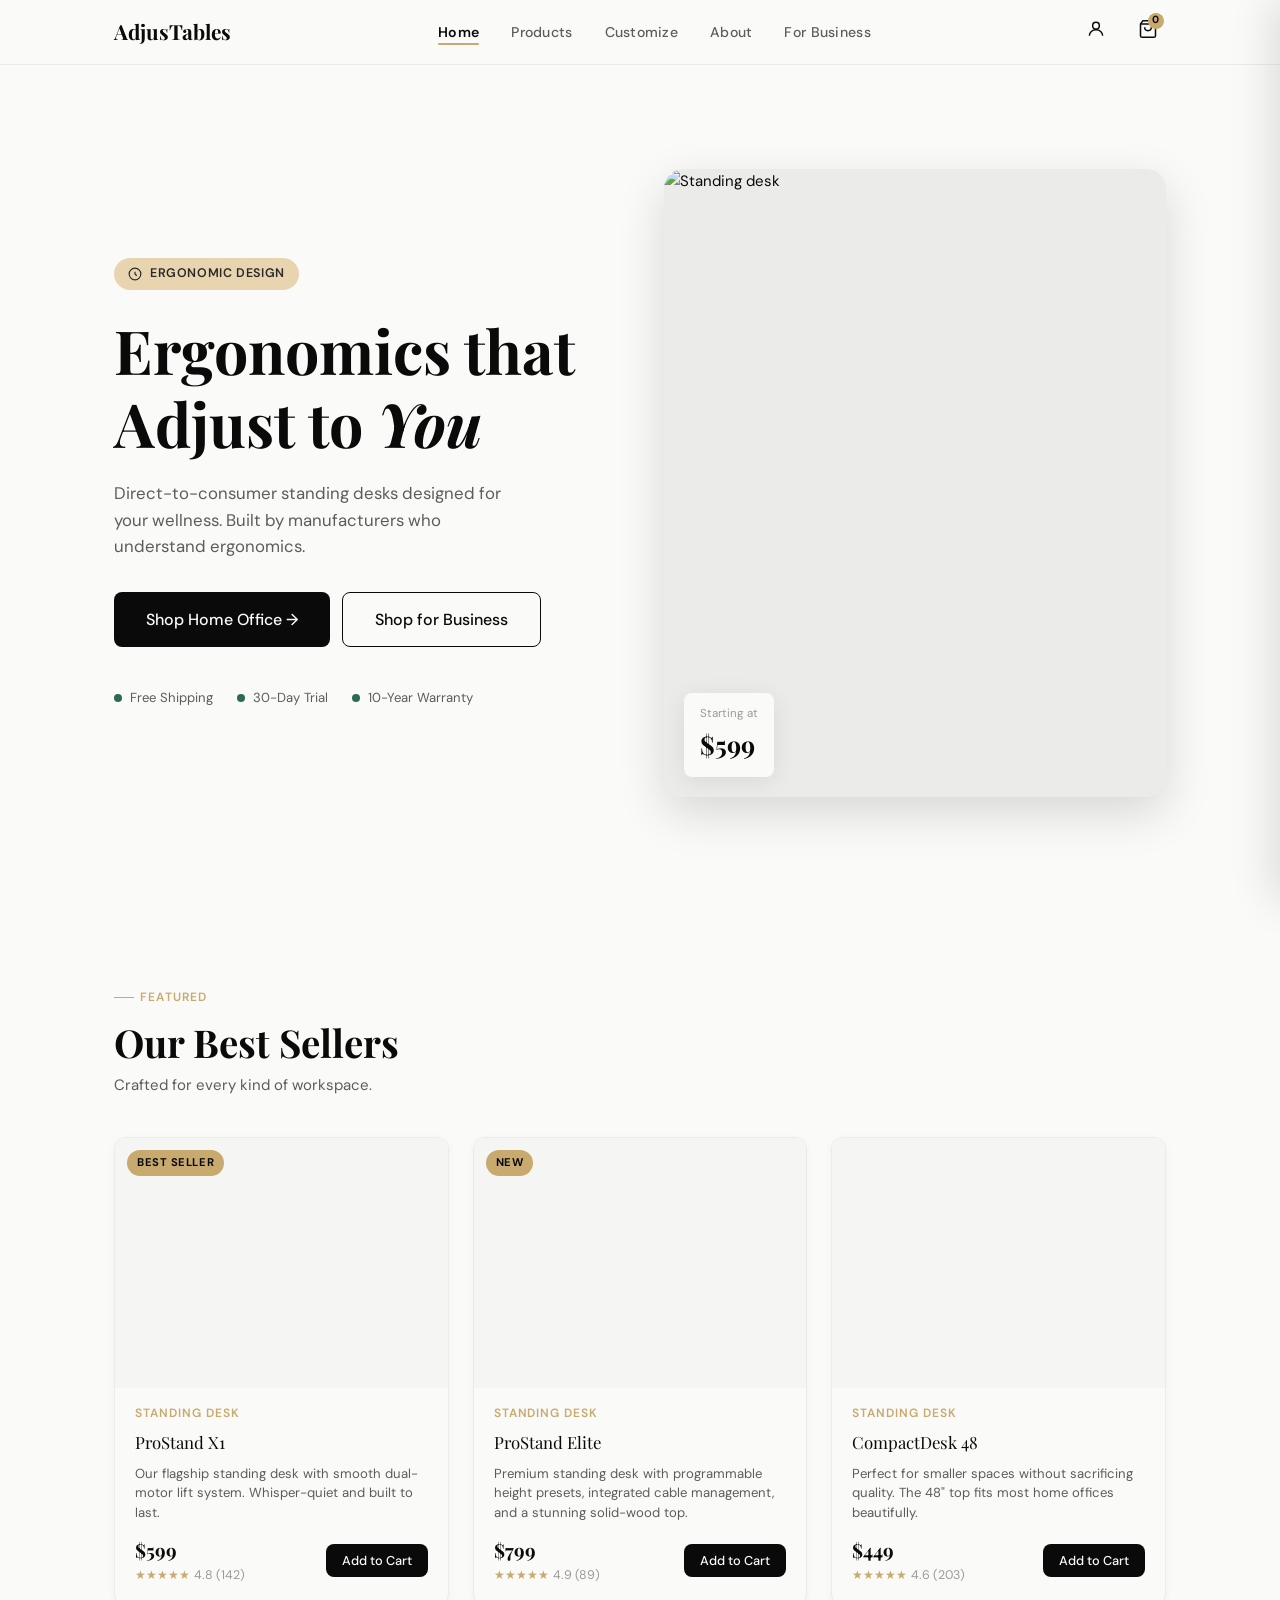
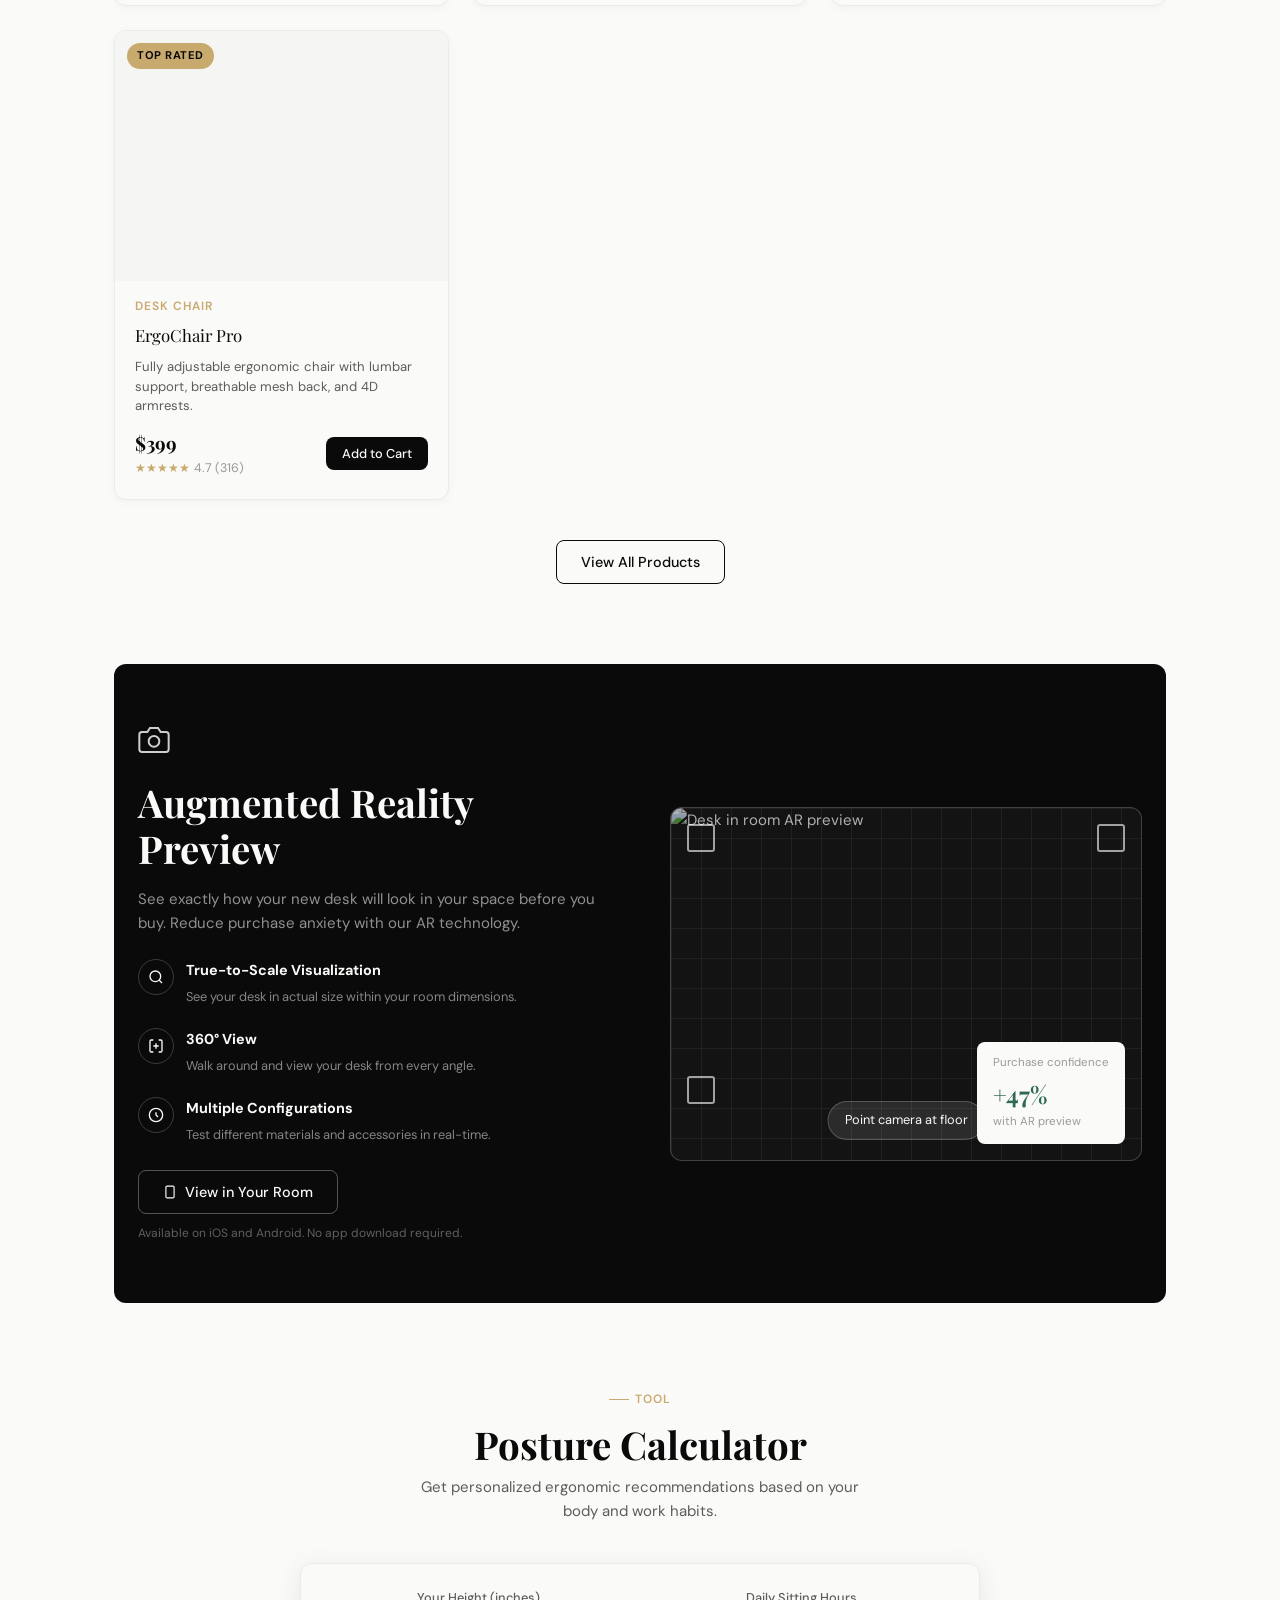
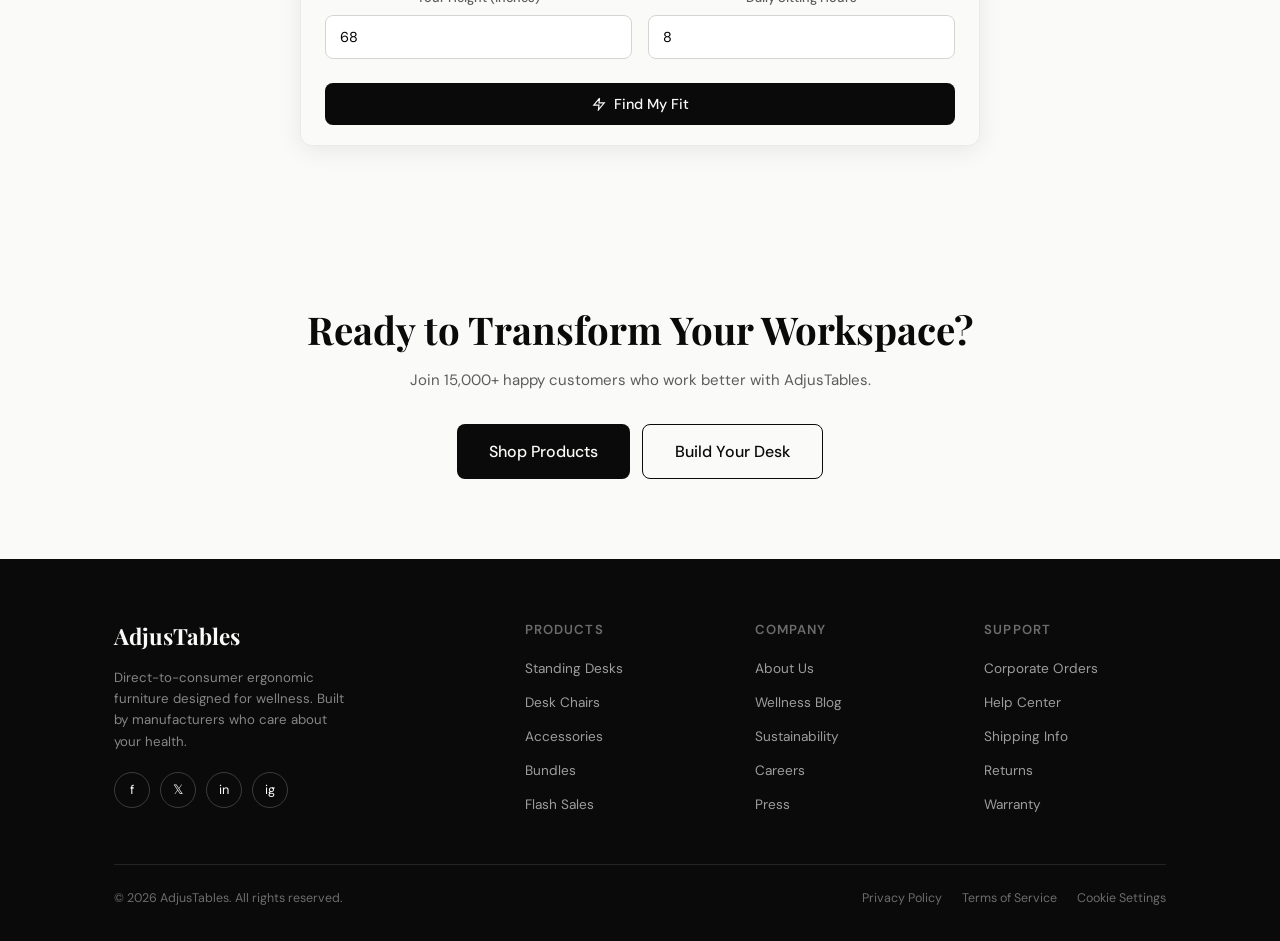
==== commit 9a883cf1: "Update index.html" ====
--- a/index.html
+++ b/index.html
@@ -769,7 +769,7 @@
   <div class="container">
     <div class="hero">
       <div class="hero-content">
-        <div class="hero-badge">🌿 Ergonomic Design</div>
+        <div class="hero-badge"><svg width="14" height="14" fill="none" stroke="currentColor" stroke-width="2" viewBox="0 0 24 24" style="flex-shrink:0"><path d="M12 2C6.5 2 2 6.5 2 12s4.5 10 10 10 10-4.5 10-10S17.5 2 12 2z"/><path d="M12 8v4l3 3"/></svg> Ergonomic Design</div>
         <h1 class="hero-title">Ergonomics that<br>Adjust to <em>You</em></h1>
         <p class="hero-subtitle">Direct-to-consumer standing desks designed for your wellness. Built by manufacturers who understand ergonomics.</p>
         <div class="hero-cta">
@@ -809,15 +809,15 @@
       <div class="container">
         <div class="ar-inner">
           <div>
-            <div style="font-size:2rem;margin-bottom:16px">📷</div>
+            <div style="margin-bottom:16px"><svg width="32" height="32" fill="none" stroke="rgba(255,255,255,0.8)" stroke-width="1.5" viewBox="0 0 24 24"><path d="M23 19a2 2 0 01-2 2H3a2 2 0 01-2-2V8a2 2 0 012-2h4l2-3h6l2 3h4a2 2 0 012 2z"/><circle cx="12" cy="13" r="4"/></svg></div>
             <h2 style="color:var(--white);margin-bottom:16px">Augmented Reality Preview</h2>
             <p style="color:rgba(255,255,255,0.55);margin-bottom:24px">See exactly how your new desk will look in your space before you buy. Reduce purchase anxiety with our AR technology.</p>
             <div class="ar-features">
-              <div class="ar-feature"><div class="ar-feature-icon">🔍</div><div class="ar-feature-text"><strong>True-to-Scale Visualization</strong><span>See your desk in actual size within your room dimensions.</span></div></div>
-              <div class="ar-feature"><div class="ar-feature-icon">↔️</div><div class="ar-feature-text"><strong>360° View</strong><span>Walk around and view your desk from every angle.</span></div></div>
-              <div class="ar-feature"><div class="ar-feature-icon">🎨</div><div class="ar-feature-text"><strong>Multiple Configurations</strong><span>Test different materials and accessories in real-time.</span></div></div>
+              <div class="ar-feature"><div class="ar-feature-icon"><svg width="16" height="16" fill="none" stroke="currentColor" stroke-width="2" viewBox="0 0 24 24"><circle cx="11" cy="11" r="8"/><path d="M21 21l-4.35-4.35"/></svg></div><div class="ar-feature-text"><strong>True-to-Scale Visualization</strong><span>See your desk in actual size within your room dimensions.</span></div></div>
+              <div class="ar-feature"><div class="ar-feature-icon"><svg width="16" height="16" fill="none" stroke="currentColor" stroke-width="2" viewBox="0 0 24 24"><path d="M8 3H5a2 2 0 00-2 2v14a2 2 0 002 2h3M16 3h3a2 2 0 012 2v14a2 2 0 01-2 2h-3M12 8v8M8 12h8"/></svg></div><div class="ar-feature-text"><strong>360° View</strong><span>Walk around and view your desk from every angle.</span></div></div>
+              <div class="ar-feature"><div class="ar-feature-icon"><svg width="16" height="16" fill="none" stroke="currentColor" stroke-width="2" viewBox="0 0 24 24"><circle cx="12" cy="12" r="10"/><path d="M12 8v4l3 3"/></svg></div><div class="ar-feature-text"><strong>Multiple Configurations</strong><span>Test different materials and accessories in real-time.</span></div></div>
             </div>
-            <button class="btn btn-outline" style="border-color:rgba(255,255,255,0.3);color:var(--white)">📱 View in Your Room</button>
+            <button class="btn btn-outline" style="border-color:rgba(255,255,255,0.3);color:var(--white)"><svg width="14" height="14" fill="none" stroke="currentColor" stroke-width="2" viewBox="0 0 24 24" style="flex-shrink:0"><rect x="5" y="2" width="14" height="20" rx="2"/><line x1="12" y1="18" x2="12.01" y2="18"/></svg> View in Your Room</button>
             <p style="font-size:0.75rem;color:rgba(255,255,255,0.35);margin-top:10px">Available on iOS and Android. No app download required.</p>
           </div>
           <div class="ar-frame" style="padding:0;overflow:hidden;position:relative;">
@@ -854,7 +854,7 @@
           </div>
         </div>
         <div style="padding:0 24px 20px">
-          <button class="btn btn-primary btn-full" onclick="calcPosture()">⚡ Find My Fit</button>
+          <button class="btn btn-primary btn-full" onclick="calcPosture()"><svg width="14" height="14" fill="none" stroke="currentColor" stroke-width="2" viewBox="0 0 24 24" style="flex-shrink:0"><polyline points="13 2 3 14 12 14 11 22 21 10 12 10 13 2"/></svg> Find My Fit</button>
         </div>
         <div class="calc-results" id="calc-results" style="display:none"></div>
       </div>
@@ -906,7 +906,7 @@
       </div>
       <div class="vote-grid" id="vote-grid"></div>
       <div class="text-center mt-4">
-        <button class="btn btn-outline btn-sm">📤 Share This Vote</button>
+        <button class="btn btn-outline btn-sm"><svg width="14" height="14" fill="none" stroke="currentColor" stroke-width="2" viewBox="0 0 24 24" style="flex-shrink:0"><circle cx="18" cy="5" r="3"/><circle cx="6" cy="12" r="3"/><circle cx="18" cy="19" r="3"/><line x1="8.59" y1="13.51" x2="15.42" y2="17.49"/><line x1="15.41" y1="6.51" x2="8.59" y2="10.49"/></svg> Share This Vote</button>
       </div>
     </div>
   </div>
@@ -940,7 +940,7 @@
       <!-- Config Panel -->
       <div class="config-panel">
         <div class="config-section">
-          <div class="config-label">🌲 Material</div>
+          <div class="config-label"><svg width="13" height="13" fill="none" stroke="currentColor" stroke-width="2" viewBox="0 0 24 24"><rect x="3" y="3" width="18" height="18" rx="2"/><path d="M3 9h18M9 21V9"/></svg> Material</div>
           <div class="config-options">
             <div class="config-option selected" onclick="selectConfig('material','Wood',0,'wood',this)">
               <div class="opt-name">Wood</div><div class="opt-sub">Natural bamboo</div><div class="opt-price">$599</div>
@@ -957,7 +957,7 @@
           </div>
         </div>
         <div class="config-section">
-          <div class="config-label">🎨 Color</div>
+          <div class="config-label"><svg width="13" height="13" fill="none" stroke="currentColor" stroke-width="2" viewBox="0 0 24 24"><circle cx="12" cy="12" r="10"/><path d="M12 2a10 10 0 000 20"/><path d="M2 12h20"/></svg> Color</div>
           <div class="color-swatches" id="color-swatches">
             <div class="color-swatch selected" style="background:#d4c4a0" onclick="selectColor('Natural','#d4c4a0',this)" title="Natural"></div>
             <div class="color-swatch" style="background:#2a2a28" onclick="selectColor('Midnight Black','#2a2a28',this)" title="Midnight Black"></div>
@@ -969,7 +969,7 @@
           <div id="selected-color-label" style="font-size:0.8rem;color:var(--gray-400);margin-top:8px">Color: Natural</div>
         </div>
         <div class="config-section">
-          <div class="config-label">📏 Height Range</div>
+          <div class="config-label"><svg width="13" height="13" fill="none" stroke="currentColor" stroke-width="2" viewBox="0 0 24 24"><path d="M21 6H3M21 12H3M21 18H3"/></svg> Height Range</div>
           <div class="config-options">
             <div class="config-option selected" onclick="selectConfig('height','Standard',0,'std',this)">
               <div class="opt-name">Standard</div><div class="opt-sub">27″ – 47″</div><div class="opt-price">Included</div>
@@ -980,7 +980,7 @@
           </div>
         </div>
         <div class="config-section">
-          <div class="config-label">📐 Desk Size</div>
+          <div class="config-label"><svg width="13" height="13" fill="none" stroke="currentColor" stroke-width="2" viewBox="0 0 24 24"><rect x="3" y="3" width="18" height="18" rx="2"/></svg> Desk Size</div>
           <div class="config-options">
             <div class="config-option selected" onclick="selectConfig('size','Compact (48″)',0,'sm',this)">
               <div class="opt-name">Compact</div><div class="opt-sub">48″ × 24″</div><div class="opt-price">Included</div>
@@ -1152,10 +1152,10 @@
       <p style="color:var(--gray-600);margin-top:8px">The principles that guide everything we do.</p>
     </div>
     <div class="values-grid mb-8">
-      <div class="value-card"><div class="value-icon">🫀</div><div class="value-title">Wellness First</div><p class="value-desc">Every design decision starts with your physical health and comfort in mind.</p></div>
-      <div class="value-card"><div class="value-icon">🏭</div><div class="value-title">Direct-to-Consumer</div><p class="value-desc">No middlemen means better prices, quality control, and customer relationships.</p></div>
-      <div class="value-card"><div class="value-icon">👥</div><div class="value-title">Community-Driven</div><p class="value-desc">Our customers shape our products through feedback, voting, and beta testing.</p></div>
-      <div class="value-card"><div class="value-icon">🏅</div><div class="value-title">Quality Guaranteed</div><p class="value-desc">We manufacture our own products and stand behind them with a 10-year warranty.</p></div>
+      <div class="value-card"><div class="value-icon"><svg width="32" height="32" fill="none" stroke="currentColor" stroke-width="1.5" viewBox="0 0 24 24"><path d="M20.84 4.61a5.5 5.5 0 00-7.78 0L12 5.67l-1.06-1.06a5.5 5.5 0 00-7.78 7.78l1.06 1.06L12 21.23l7.78-7.78 1.06-1.06a5.5 5.5 0 000-7.78z"/></svg></div><div class="value-title">Wellness First</div><p class="value-desc">Every design decision starts with your physical health and comfort in mind.</p></div>
+      <div class="value-card"><div class="value-icon"><svg width="32" height="32" fill="none" stroke="currentColor" stroke-width="1.5" viewBox="0 0 24 24"><path d="M3 9l9-7 9 7v11a2 2 0 01-2 2H5a2 2 0 01-2-2z"/><polyline points="9 22 9 12 15 12 15 22"/></svg></div><div class="value-title">Direct-to-Consumer</div><p class="value-desc">No middlemen means better prices, quality control, and customer relationships.</p></div>
+      <div class="value-card"><div class="value-icon"><svg width="32" height="32" fill="none" stroke="currentColor" stroke-width="1.5" viewBox="0 0 24 24"><path d="M17 21v-2a4 4 0 00-4-4H5a4 4 0 00-4 4v2"/><circle cx="9" cy="7" r="4"/><path d="M23 21v-2a4 4 0 00-3-3.87"/><path d="M16 3.13a4 4 0 010 7.75"/></svg></div><div class="value-title">Community-Driven</div><p class="value-desc">Our customers shape our products through feedback, voting, and beta testing.</p></div>
+      <div class="value-card"><div class="value-icon"><svg width="32" height="32" fill="none" stroke="currentColor" stroke-width="1.5" viewBox="0 0 24 24"><circle cx="12" cy="8" r="6"/><path d="M15.477 12.89L17 22l-5-3-5 3 1.523-9.11"/></svg></div><div class="value-title">Quality Guaranteed</div><p class="value-desc">We manufacture our own products and stand behind them with a 10-year warranty.</p></div>
     </div>
 
     <!-- STATS -->
@@ -1180,7 +1180,7 @@
       <div class="container">
         <div class="biz-hero-inner">
           <div>
-            <div class="biz-badge">🏢 Enterprise Solutions</div>
+            <div class="biz-badge"><svg width="13" height="13" fill="none" stroke="currentColor" stroke-width="2" viewBox="0 0 24 24"><rect x="2" y="7" width="20" height="14" rx="2"/><path d="M16 21V5a2 2 0 00-2-2h-4a2 2 0 00-2 2v16"/></svg> Enterprise Solutions</div>
             <h1 style="color:var(--white);margin-bottom:16px">Equip Your Entire<br>Team for Success</h1>
             <p style="color:rgba(255,255,255,0.55)">From startups to Fortune 500s, we provide ergonomic solutions that scale. Direct pricing, dedicated support, and wellness ROI you can measure.</p>
             <div class="biz-stats">
@@ -1201,12 +1201,12 @@
       <p style="color:var(--gray-600);margin-top:8px">Everything you need to create a healthier, more productive workplace.</p>
     </div>
     <div class="benefits-grid mb-8">
-      <div class="benefit-card"><div class="benefit-icon">📈</div><div class="benefit-title">Volume Discounts</div><p class="benefit-desc">Up to 35% off on bulk orders. The more you buy, the more you save.</p></div>
-      <div class="benefit-card"><div class="benefit-icon">👤</div><div class="benefit-title">Dedicated Account Manager</div><p class="benefit-desc">A single point of contact for all your ordering, support, and warranty needs.</p></div>
-      <div class="benefit-card"><div class="benefit-icon">⚡</div><div class="benefit-title">Fast Deployment</div><p class="benefit-desc">Coordinated delivery and white-glove setup for your entire office.</p></div>
-      <div class="benefit-card"><div class="benefit-icon">🛡️</div><div class="benefit-title">Extended Warranty</div><p class="benefit-desc">Enhanced 15-year warranty coverage for all corporate orders.</p></div>
-      <div class="benefit-card"><div class="benefit-icon">🎨</div><div class="benefit-title">Custom Branding</div><p class="benefit-desc">Optional logo engraving and custom color matching for your brand.</p></div>
-      <div class="benefit-card"><div class="benefit-icon">💳</div><div class="benefit-title">Flexible Financing</div><p class="benefit-desc">Net-30, Net-60 terms available. Leasing options for larger deployments.</p></div>
+      <div class="benefit-card"><div class="benefit-icon"><svg width="20" height="20" fill="none" stroke="white" stroke-width="2" viewBox="0 0 24 24"><polyline points="23 6 13.5 15.5 8.5 10.5 1 18"/><polyline points="17 6 23 6 23 12"/></svg></div><div class="benefit-title">Volume Discounts</div><p class="benefit-desc">Up to 35% off on bulk orders. The more you buy, the more you save.</p></div>
+      <div class="benefit-card"><div class="benefit-icon"><svg width="20" height="20" fill="none" stroke="white" stroke-width="2" viewBox="0 0 24 24"><path d="M20 21v-2a4 4 0 00-4-4H8a4 4 0 00-4 4v2"/><circle cx="12" cy="7" r="4"/></svg></div><div class="benefit-title">Dedicated Account Manager</div><p class="benefit-desc">A single point of contact for all your ordering, support, and warranty needs.</p></div>
+      <div class="benefit-card"><div class="benefit-icon"><svg width="20" height="20" fill="none" stroke="white" stroke-width="2" viewBox="0 0 24 24"><polyline points="13 2 3 14 12 14 11 22 21 10 12 10 13 2"/></svg></div><div class="benefit-title">Fast Deployment</div><p class="benefit-desc">Coordinated delivery and white-glove setup for your entire office.</p></div>
+      <div class="benefit-card"><div class="benefit-icon"><svg width="20" height="20" fill="none" stroke="white" stroke-width="2" viewBox="0 0 24 24"><path d="M12 22s8-4 8-10V5l-8-3-8 3v7c0 6 8 10 8 10z"/></svg></div><div class="benefit-title">Extended Warranty</div><p class="benefit-desc">Enhanced 15-year warranty coverage for all corporate orders.</p></div>
+      <div class="benefit-card"><div class="benefit-icon"><svg width="20" height="20" fill="none" stroke="white" stroke-width="2" viewBox="0 0 24 24"><circle cx="12" cy="12" r="10"/><path d="M8 14s1.5 2 4 2 4-2 4-2"/><line x1="9" y1="9" x2="9.01" y2="9"/><line x1="15" y1="9" x2="15.01" y2="9"/></svg></div><div class="benefit-title">Custom Branding</div><p class="benefit-desc">Optional logo engraving and custom color matching for your brand.</p></div>
+      <div class="benefit-card"><div class="benefit-icon"><svg width="20" height="20" fill="none" stroke="white" stroke-width="2" viewBox="0 0 24 24"><rect x="1" y="4" width="22" height="16" rx="2"/><line x1="1" y1="10" x2="23" y2="10"/></svg></div><div class="benefit-title">Flexible Financing</div><p class="benefit-desc">Net-30, Net-60 terms available. Leasing options for larger deployments.</p></div>
     </div>
 
     <div class="divider"></div>
@@ -1221,7 +1221,7 @@
       <div class="pricing-card">
         <div class="pricing-range">10–49 desks</div>
         <div class="pricing-price">$509<span style="font-size:1rem;font-weight:400"> / desk</span></div>
-        <div class="pricing-save">📈 Save 15%</div>
+        <div class="pricing-save">↑ Save 15%</div>
         <ul class="pricing-features">
           <li>Free shipping</li><li>White-glove setup</li><li>15-year warranty</li><li>Dedicated support</li>
         </ul>
@@ -1230,7 +1230,7 @@
         <div class="popular-badge">Most Popular</div>
         <div class="pricing-range">50–99 desks</div>
         <div class="pricing-price">$449<span style="font-size:1rem;font-weight:400"> / desk</span></div>
-        <div class="pricing-save">📈 Save 25%</div>
+        <div class="pricing-save">↑ Save 25%</div>
         <ul class="pricing-features">
           <li>Free shipping</li><li>White-glove setup</li><li>15-year warranty</li><li>Dedicated support</li>
         </ul>
@@ -1238,7 +1238,7 @@
       <div class="pricing-card">
         <div class="pricing-range">100+ desks</div>
         <div class="pricing-price">$389<span style="font-size:1rem;font-weight:400"> / desk</span></div>
-        <div class="pricing-save">📈 Save 35%</div>
+        <div class="pricing-save">↑ Save 35%</div>
         <ul class="pricing-features">
           <li>Free shipping</li><li>White-glove setup</li><li>15-year warranty</li><li>Dedicated support</li>
         </ul>
@@ -1350,11 +1350,11 @@
         <div style="font-size:0.72rem;color:rgba(255,255,255,0.35);margin-top:2px">Admin Dashboard</div>
       </div>
       <div style="margin-top:8px">
-        <div class="admin-nav-item active" onclick="switchAdmin('dashboard',this)">📊 Dashboard</div>
-        <div class="admin-nav-item" onclick="switchAdmin('products',this)">📦 Products</div>
-        <div class="admin-nav-item" onclick="switchAdmin('orders',this)">🛒 Orders</div>
-        <div class="admin-nav-item" onclick="switchAdmin('users',this)">👥 Users</div>
-        <div class="admin-nav-item" onclick="showPage('home')" style="margin-top:auto">← Back to Site</div>
+        <div class="admin-nav-item active" onclick="switchAdmin('dashboard',this)"><svg width="14" height="14" fill="none" stroke="currentColor" stroke-width="2" viewBox="0 0 24 24"><rect x="3" y="3" width="7" height="7"/><rect x="14" y="3" width="7" height="7"/><rect x="14" y="14" width="7" height="7"/><rect x="3" y="14" width="7" height="7"/></svg> Dashboard</div>
+        <div class="admin-nav-item" onclick="switchAdmin('products',this)"><svg width="14" height="14" fill="none" stroke="currentColor" stroke-width="2" viewBox="0 0 24 24"><path d="M21 16V8a2 2 0 00-1-1.73l-7-4a2 2 0 00-2 0l-7 4A2 2 0 003 8v8a2 2 0 001 1.73l7 4a2 2 0 002 0l7-4A2 2 0 0021 16z"/></svg> Products</div>
+        <div class="admin-nav-item" onclick="switchAdmin('orders',this)"><svg width="14" height="14" fill="none" stroke="currentColor" stroke-width="2" viewBox="0 0 24 24"><path d="M6 2L3 6v14a2 2 0 002 2h14a2 2 0 002-2V6l-3-4z"/><line x1="3" y1="6" x2="21" y2="6"/><path d="M16 10a4 4 0 01-8 0"/></svg> Orders</div>
+        <div class="admin-nav-item" onclick="switchAdmin('users',this)"><svg width="14" height="14" fill="none" stroke="currentColor" stroke-width="2" viewBox="0 0 24 24"><path d="M17 21v-2a4 4 0 00-4-4H5a4 4 0 00-4 4v2"/><circle cx="9" cy="7" r="4"/><path d="M23 21v-2a4 4 0 00-3-3.87"/><path d="M16 3.13a4 4 0 010 7.75"/></svg> Users</div>
+        <div class="admin-nav-item" onclick="showPage('home')" style="margin-top:auto"><svg width="14" height="14" fill="none" stroke="currentColor" stroke-width="2" viewBox="0 0 24 24"><line x1="19" y1="12" x2="5" y2="12"/><polyline points="12 19 5 12 12 5"/></svg> Back to Site</div>
       </div>
     </div>
     <div class="admin-main" id="admin-content"></div>
@@ -1364,7 +1364,7 @@
 <!-- ORDER CONFIRMATION -->
 <div class="page" id="page-confirmation">
   <div class="container section text-center">
-    <div style="font-size:5rem;margin-bottom:24px">🎉</div>
+    <div style="margin-bottom:24px"><svg width="72" height="72" fill="none" stroke="var(--accent)" stroke-width="1.5" viewBox="0 0 24 24"><circle cx="12" cy="12" r="10"/><polyline points="8 12 11 15 16 9"/></svg></div>
     <h2 style="margin-bottom:12px">Order Confirmed!</h2>
     <p style="color:var(--gray-600);max-width:420px;margin:0 auto 32px">Thank you for your purchase. You'll receive a confirmation email shortly.</p>
     <div style="background:var(--gray-50);border-radius:var(--radius);padding:24px;max-width:400px;margin:0 auto 32px;text-align:left">
@@ -1435,7 +1435,7 @@
 
 <!-- TOAST -->
 <div class="toast" id="toast">
-  <span class="toast-icon" id="toast-icon">✅</span>
+  <span class="toast-icon" id="toast-icon"><svg width="16" height="16" fill="none" stroke="currentColor" stroke-width="2" viewBox="0 0 24 24"><polyline points="20 6 9 17 4 12"/></svg></span>
   <span id="toast-msg"></span>
 </div>
 
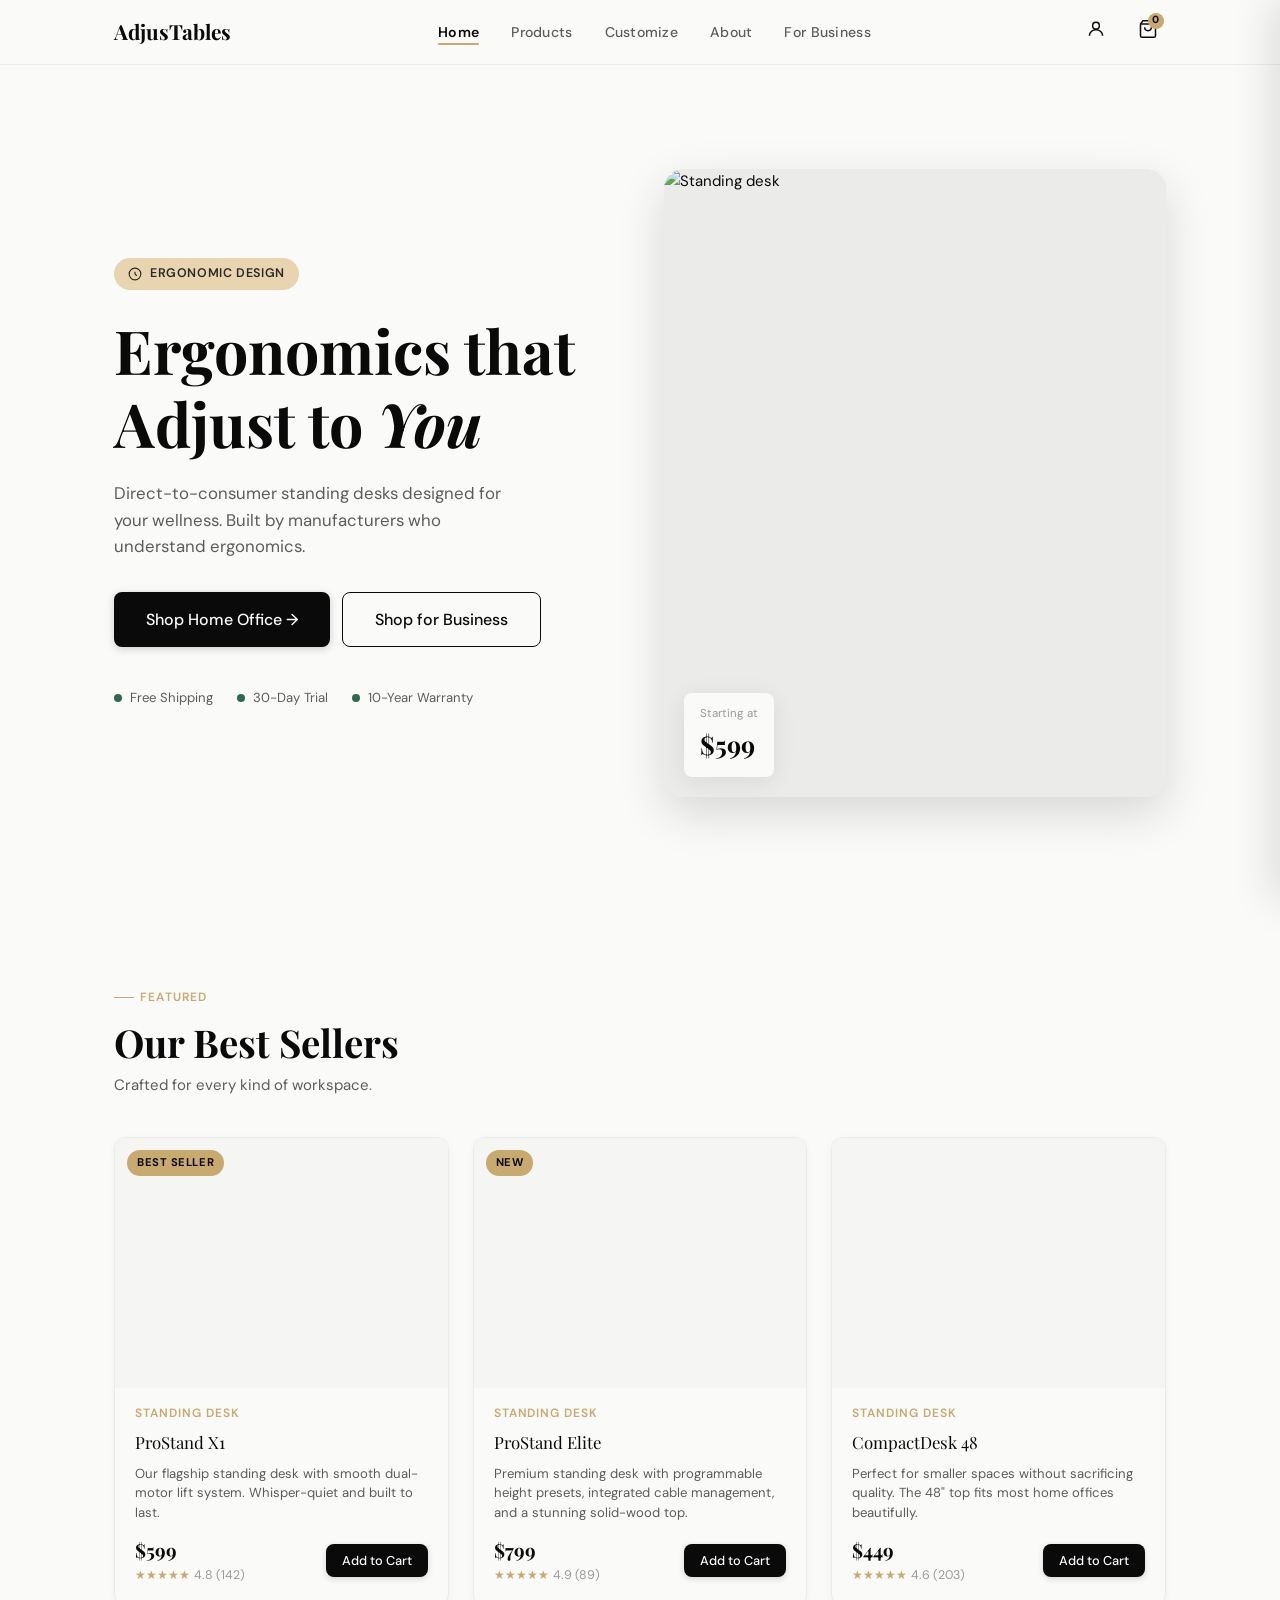
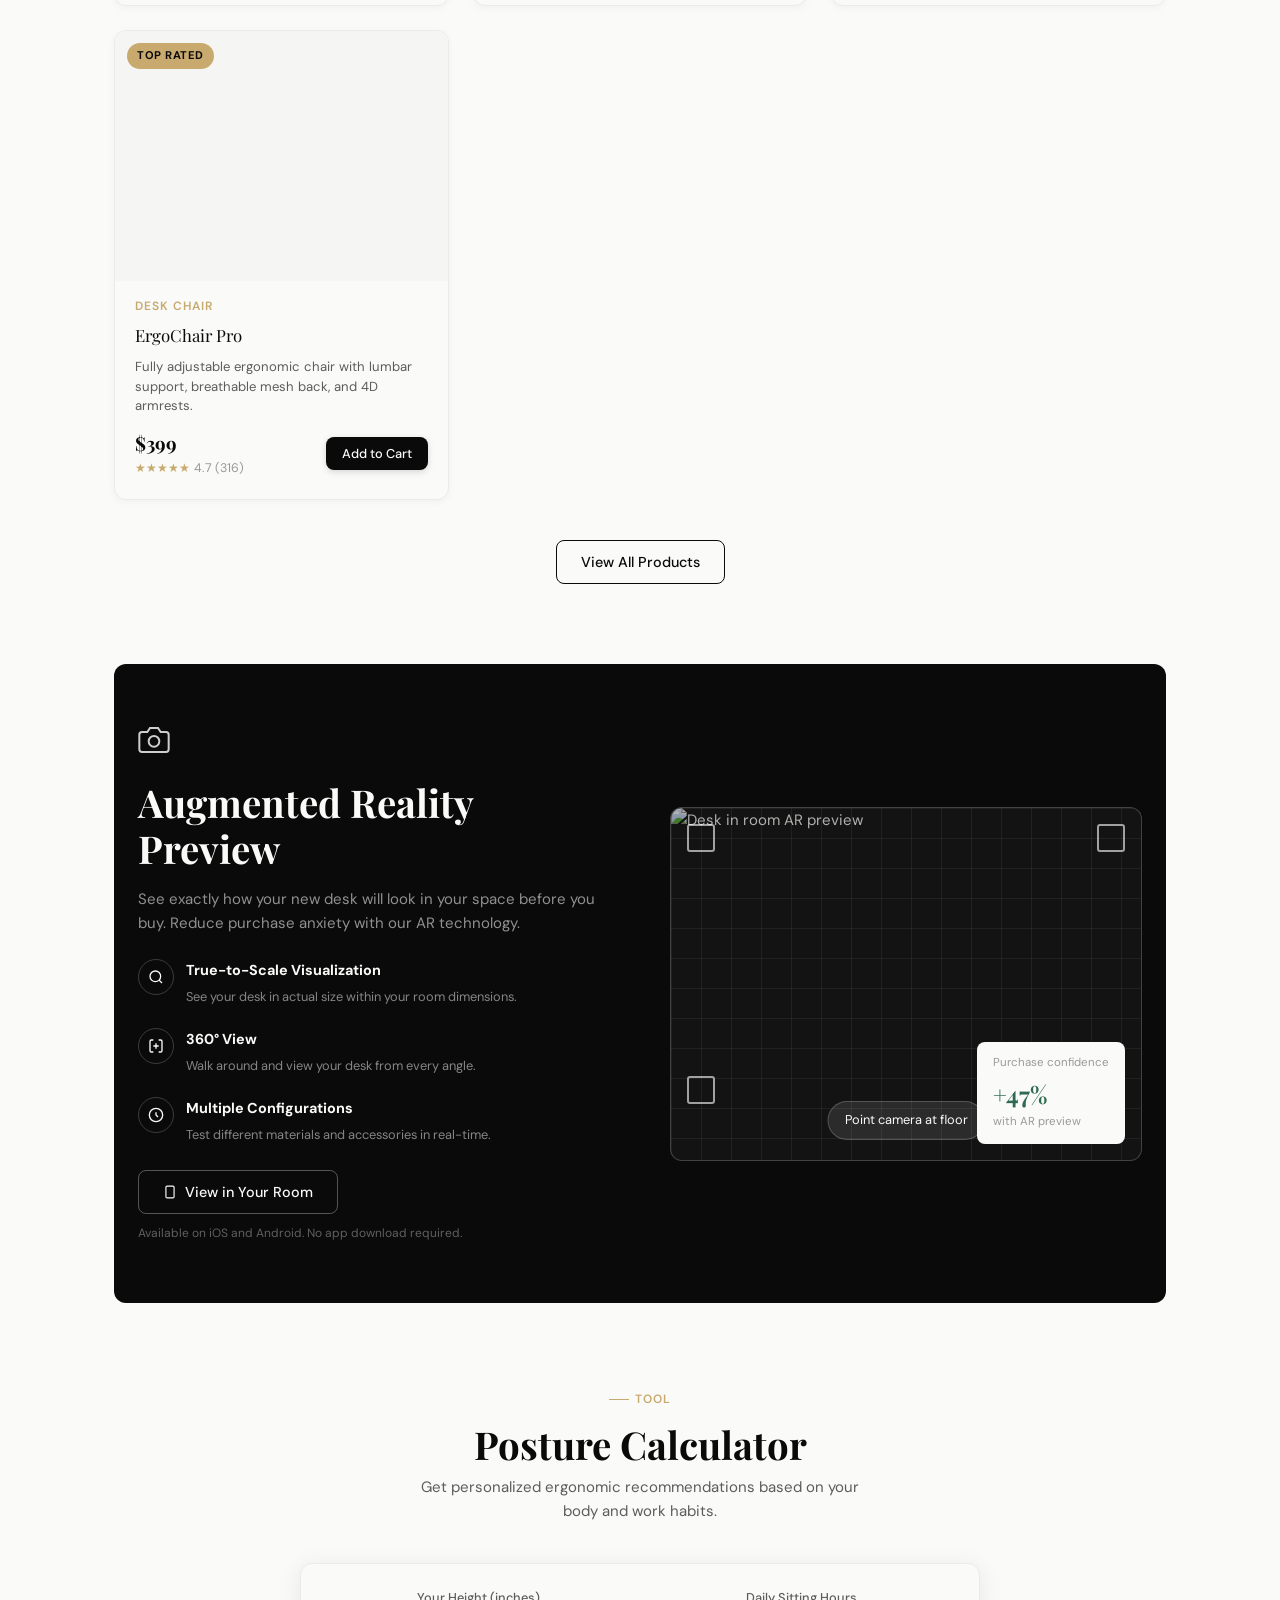
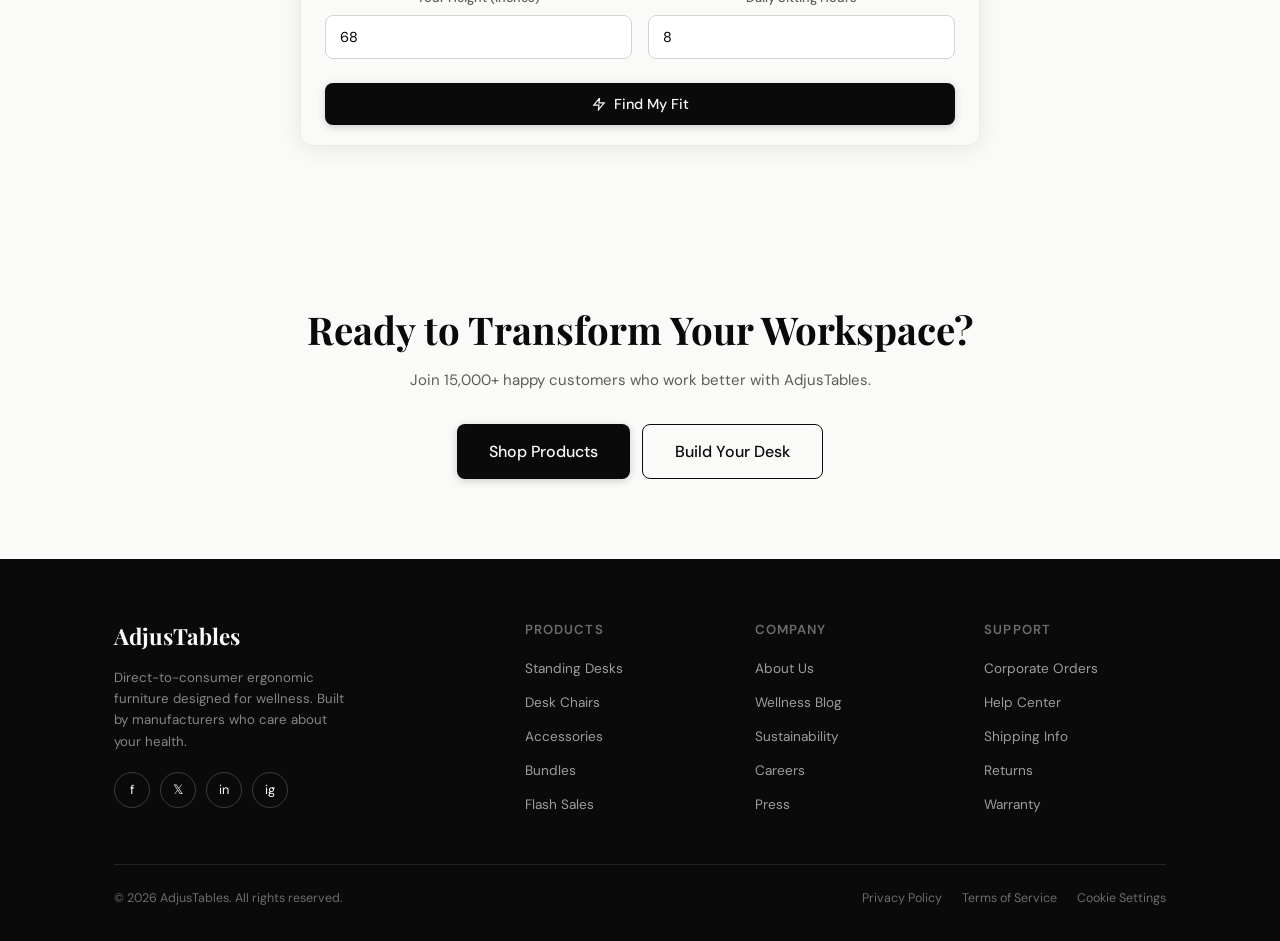
==== commit fe00a6b1: "Harden authentication, rendering, and deployment configuration" ====
--- a/index.html
+++ b/index.html
@@ -5,738 +5,7 @@
 <meta name="viewport" content="width=device-width, initial-scale=1.0">
 <title>AdjusTables — Ergonomics that Adjust to You</title>
 <link href="https://fonts.googleapis.com/css2?family=Playfair+Display:wght@400;600;700&family=DM+Sans:wght@300;400;500;600&family=DM+Mono:wght@400;500&display=swap" rel="stylesheet">
-<style>
-:root {
-  --black: #0a0a0a;
-  --white: #fafaf8;
-  --gray-50: #f5f5f3;
-  --gray-100: #ebebea;
-  --gray-200: #d4d4d2;
-  --gray-400: #9a9a97;
-  --gray-600: #5c5c5a;
-  --gray-800: #2a2a28;
-  --accent: #c8a96e;
-  --accent-light: #e8d5b0;
-  --green: #2d6a4f;
-  --green-light: #d8f3dc;
-  --red: #c1121f;
-  --red-light: #fce4e6;
-  --radius: 12px;
-  --radius-sm: 8px;
-  --shadow: 0 4px 24px rgba(0,0,0,0.08);
-  --shadow-lg: 0 16px 48px rgba(0,0,0,0.14);
-}
-
-* { margin: 0; padding: 0; box-sizing: border-box; }
-html { scroll-behavior: smooth; }
-
-body {
-  font-family: 'DM Sans', sans-serif;
-  background: var(--white);
-  color: var(--black);
-  font-size: 15px;
-  line-height: 1.6;
-}
-
-/*  TYPOGRAPHY  */
-h1, h2, h3 { font-family: 'Playfair Display', serif; line-height: 1.2; }
-h1 { font-size: clamp(2.2rem, 5vw, 3.8rem); }
-h2 { font-size: clamp(1.6rem, 3vw, 2.4rem); }
-h3 { font-size: 1.3rem; }
-.mono { font-family: 'DM Mono', monospace; }
-
-/*  LAYOUT  */
-.container { max-width: 1100px; margin: 0 auto; padding: 0 24px; }
-.section { padding: 80px 0; }
-.section-sm { padding: 48px 0; }
-
-/*  PAGE SYSTEM  */
-.page { display: none; }
-.page.active { display: block; }
-
-/*  NAVBAR  */
-nav {
-  position: sticky; top: 0; z-index: 100;
-  background: rgba(250,250,248,0.92);
-  backdrop-filter: blur(12px);
-  border-bottom: 1px solid var(--gray-100);
-}
-.nav-inner {
-  display: flex; align-items: center; justify-content: space-between;
-  height: 64px; max-width: 1100px; margin: 0 auto; padding: 0 24px;
-}
-.nav-logo {
-  font-family: 'Playfair Display', serif;
-  font-size: 1.3rem; font-weight: 700;
-  cursor: pointer; color: var(--black); text-decoration: none;
-}
-.nav-links { display: flex; gap: 32px; list-style: none; }
-.nav-links a {
-  font-size: 0.88rem; font-weight: 500; color: var(--gray-600);
-  text-decoration: none; cursor: pointer; transition: color .2s;
-  letter-spacing: 0.02em;
-}
-.nav-links a:hover { color: var(--black); }
-.nav-links a.active {
-  color: var(--black);
-  font-weight: 600;
-  position: relative;
-}
-.nav-links a.active::after {
-  content: '';
-  position: absolute;
-  bottom: -4px;
-  left: 0; right: 0;
-  height: 2px;
-  background: var(--accent);
-  border-radius: 2px;
-}
-.nav-actions { display: flex; gap: 16px; align-items: center; }
-.nav-icon { cursor: pointer; position: relative; padding: 8px; border-radius: 8px; transition: background .2s; }
-.nav-icon:hover { background: var(--gray-100); }
-.cart-badge {
-  position: absolute; top: 2px; right: 2px;
-  background: var(--accent); color: var(--black);
-  font-size: 0.65rem; font-weight: 700;
-  width: 16px; height: 16px; border-radius: 50%;
-  display: flex; align-items: center; justify-content: center;
-}
-
-/*  BUTTONS  */
-.btn {
-  display: inline-flex; align-items: center; gap: 8px;
-  padding: 12px 24px; border-radius: var(--radius-sm);
-  font-family: 'DM Sans', sans-serif; font-size: 0.9rem; font-weight: 500;
-  cursor: pointer; border: none; transition: all .2s; text-decoration: none;
-}
-.btn-primary { background: var(--black); color: var(--white); }
-.btn-primary:hover { background: var(--gray-800); transform: translateY(-1px); }
-.btn-outline { background: transparent; color: var(--black); border: 1.5px solid var(--black); }
-.btn-outline:hover { background: var(--black); color: var(--white); }
-.btn-accent { background: var(--accent); color: var(--black); }
-.btn-accent:hover { background: #b8944a; transform: translateY(-1px); }
-.btn-sm { padding: 8px 16px; font-size: 0.82rem; }
-.btn-lg { padding: 16px 32px; font-size: 1rem; }
-.btn-full { width: 100%; justify-content: center; }
-
-/*  HERO  */
-.hero {
-  display: grid; grid-template-columns: 1fr 1fr;
-  gap: 48px; align-items: center;
-  padding: 80px 0; min-height: calc(100vh - 64px);
-}
-.hero-badge {
-  display: inline-flex; align-items: center; gap: 8px;
-  background: var(--accent-light); color: var(--gray-800);
-  padding: 6px 14px; border-radius: 100px;
-  font-size: 0.78rem; font-weight: 600; letter-spacing: 0.05em;
-  text-transform: uppercase; margin-bottom: 24px;
-}
-.hero-title { margin-bottom: 20px; }
-.hero-subtitle { color: var(--gray-600); font-size: 1.05rem; margin-bottom: 32px; max-width: 400px; }
-.hero-cta { display: flex; gap: 12px; flex-wrap: wrap; margin-bottom: 40px; }
-.hero-trust { display: flex; gap: 24px; flex-wrap: wrap; }
-.trust-item { display: flex; align-items: center; gap: 8px; font-size: 0.82rem; color: var(--gray-600); }
-.trust-dot { width: 8px; height: 8px; border-radius: 50%; background: var(--green); flex-shrink: 0; }
-.hero-img-wrap {
-  position: relative; border-radius: 20px; overflow: hidden;
-  background: var(--gray-100);
-  aspect-ratio: 4/5;
-  box-shadow: var(--shadow-lg);
-}
-.hero-img-wrap img { width: 100%; height: 100%; object-fit: cover; }
-.hero-price {
-  position: absolute; bottom: 20px; left: 20px;
-  background: var(--white); border-radius: var(--radius-sm);
-  padding: 12px 16px; box-shadow: var(--shadow);
-}
-.hero-price small { font-size: 0.72rem; color: var(--gray-400); display: block; }
-.hero-price strong { font-size: 1.6rem; font-family: 'Playfair Display', serif; }
-
-/*  PRODUCT GRID  */
-.products-header { text-align: center; margin-bottom: 48px; }
-.products-header p { color: var(--gray-600); margin-top: 12px; }
-.search-bar {
-  display: flex; align-items: center; gap: 12px;
-  background: var(--white); border: 1.5px solid var(--gray-200);
-  border-radius: var(--radius-sm); padding: 10px 16px;
-  margin-bottom: 32px;
-}
-.search-bar input {
-  border: none; outline: none; flex: 1;
-  font-family: 'DM Sans', sans-serif; font-size: 0.9rem;
-  background: transparent; color: var(--black);
-}
-.filter-tabs { display: flex; gap: 8px; flex-wrap: wrap; margin-bottom: 32px; }
-.filter-tab {
-  padding: 7px 18px; border-radius: 100px; font-size: 0.82rem; font-weight: 500;
-  cursor: pointer; border: 1.5px solid var(--gray-200); background: transparent;
-  transition: all .2s; color: var(--gray-600);
-}
-.filter-tab.active, .filter-tab:hover { background: var(--black); color: var(--white); border-color: var(--black); }
-.product-grid { display: grid; grid-template-columns: repeat(auto-fill, minmax(280px, 1fr)); gap: 24px; }
-.product-card {
-  background: var(--white); border: 1px solid var(--gray-100);
-  border-radius: var(--radius); overflow: hidden;
-  transition: transform 0.25s cubic-bezier(0.34,1.56,0.64,1), box-shadow 0.25s ease;
-  cursor: pointer;
-  box-shadow: 0 2px 8px rgba(0,0,0,0.04);
-}
-.product-card:hover {
-  transform: translateY(-10px) scale(1.015);
-  box-shadow: 0 24px 56px rgba(0,0,0,0.13);
-  border-color: var(--gray-200);
-}
-.product-card:hover .product-img img { transform: scale(1.06); }
-.product-img {
-  aspect-ratio: 4/3; background: var(--gray-50);
-  position: relative; overflow: hidden;
-  display: flex; align-items: center; justify-content: center;
-}
-.product-img img { transition: transform 0.35s ease; width:100%; height:100%; object-fit:cover; display:block; }
-.product-img-placeholder {
-  width: 100%; height: 100%;
-  background: linear-gradient(135deg, var(--gray-100) 0%, var(--gray-50) 100%);
-  display: flex; align-items: center; justify-content: center;
-  font-size: 3rem;
-}
-.product-badge {
-  position: absolute; top: 12px; left: 12px;
-  background: var(--accent); color: var(--black);
-  font-size: 0.7rem; font-weight: 700; letter-spacing: 0.05em;
-  text-transform: uppercase; padding: 4px 10px; border-radius: 100px;
-}
-.product-info { padding: 16px 20px 20px; }
-.product-category { font-size: 0.75rem; color: var(--accent); font-weight: 600; text-transform: uppercase; letter-spacing: 0.08em; margin-bottom: 6px; }
-.product-name { font-family: 'Playfair Display', serif; font-size: 1.05rem; margin-bottom: 8px; }
-.product-desc { font-size: 0.82rem; color: var(--gray-600); margin-bottom: 12px; line-height: 1.5; }
-.product-footer { display: flex; align-items: center; justify-content: space-between; gap: 8px; }
-.product-price { font-size: 1.2rem; font-weight: 700; font-family: 'Playfair Display', serif; }
-.product-rating { display: flex; align-items: center; gap: 4px; font-size: 0.78rem; color: var(--gray-400); }
-.stars { color: var(--accent); }
-.add-to-cart-btn {
-  background: var(--black); color: var(--white);
-  border: none; padding: 8px 16px; border-radius: var(--radius-sm);
-  font-size: 0.8rem; font-weight: 500; cursor: pointer;
-  transition: all .2s; font-family: 'DM Sans', sans-serif;
-}
-.add-to-cart-btn:hover { background: var(--gray-800); }
-
-/*  CONFIGURATOR  */
-.configurator-layout {
-  display: grid; grid-template-columns: 1fr 1fr;
-  gap: 40px; align-items: start;
-}
-.config-panel { background: var(--white); border: 1px solid var(--gray-100); border-radius: var(--radius); padding: 28px; }
-.config-section { margin-bottom: 28px; }
-.config-label {
-  display: flex; align-items: center; gap: 8px;
-  font-size: 0.8rem; font-weight: 600; letter-spacing: 0.08em;
-  text-transform: uppercase; color: var(--gray-600); margin-bottom: 12px;
-}
-.config-options { display: grid; grid-template-columns: 1fr 1fr; gap: 10px; }
-.config-option {
-  border: 1.5px solid var(--gray-200); border-radius: var(--radius-sm);
-  padding: 14px; cursor: pointer; transition: all .2s; text-align: center;
-}
-.config-option:hover { border-color: var(--gray-400); }
-.config-option.selected { border-color: var(--black); background: var(--black); color: var(--white); }
-.config-option .opt-name { font-weight: 600; font-size: 0.9rem; }
-.config-option .opt-sub { font-size: 0.75rem; opacity: 0.65; margin-top: 2px; }
-.config-option .opt-price { font-size: 0.8rem; margin-top: 4px; color: var(--accent); }
-.config-option.selected .opt-price { color: var(--accent-light); }
-.accessories-list { display: flex; flex-direction: column; gap: 8px; }
-.accessory-item {
-  display: flex; align-items: center; justify-content: space-between;
-  padding: 12px 16px; border: 1.5px solid var(--gray-200); border-radius: var(--radius-sm);
-  cursor: pointer; transition: all .2s;
-}
-.accessory-item:hover { border-color: var(--gray-400); }
-.accessory-item.selected { border-color: var(--black); background: var(--gray-50); }
-.accessory-check { width: 18px; height: 18px; border: 1.5px solid var(--gray-300); border-radius: 4px; transition: all .2s; display: flex; align-items: center; justify-content: center; }
-.accessory-item.selected .accessory-check { background: var(--black); border-color: var(--black); color: var(--white); font-size: 11px; }
-.config-preview {
-  position: sticky; top: 80px;
-  background: var(--white); border: 1px solid var(--gray-100); border-radius: var(--radius);
-  overflow: hidden;
-}
-.preview-img {
-  aspect-ratio: 4/3; background: var(--gray-50);
-  display: flex; align-items: center; justify-content: center;
-  font-size: 5rem; position: relative; transition: background .4s;
-}
-.preview-summary { padding: 20px; }
-.preview-summary h4 { font-family: 'Playfair Display', serif; margin-bottom: 12px; }
-.preview-item { display: flex; align-items: center; gap: 8px; font-size: 0.85rem; color: var(--gray-600); margin-bottom: 6px; }
-.preview-item::before { content: '•'; color: var(--accent); font-weight: 700; }
-.config-total { display: flex; align-items: center; justify-content: space-between; padding: 16px 20px; border-top: 1px solid var(--gray-100); }
-.config-total .total-label { font-size: 0.85rem; color: var(--gray-600); }
-.config-total .total-price { font-family: 'Playfair Display', serif; font-size: 1.8rem; font-weight: 700; }
-
-/*  COLOR SWATCHES  */
-.color-swatches { display: flex; gap: 10px; flex-wrap: wrap; }
-.color-swatch {
-  width: 36px; height: 36px; border-radius: 50%;
-  cursor: pointer; border: 3px solid transparent;
-  transition: all .2s; position: relative;
-}
-.color-swatch.selected { border-color: var(--black); box-shadow: 0 0 0 2px var(--white), 0 0 0 4px var(--black); }
-
-/*  ABOUT PAGE  */
-.about-hero { text-align: center; padding: 80px 0 48px; }
-.about-hero h1 { margin-bottom: 20px; }
-.about-hero p { color: var(--gray-600); max-width: 560px; margin: 0 auto; font-size: 1.05rem; }
-.story-section { display: grid; grid-template-columns: 1fr 1fr; gap: 60px; align-items: center; }
-.story-img {
-  border-radius: var(--radius); overflow: hidden;
-  aspect-ratio: 4/3; background: var(--gray-100);
-  display: flex; align-items: center; justify-content: center; font-size: 5rem;
-}
-.founders-grid { display: grid; grid-template-columns: repeat(3, 1fr); gap: 24px; justify-items: center; max-width: 900px; margin: 0 auto; }
-.founders-grid .founder-card { width: 100%; }
-.founder-card {
-  background: var(--white); border: 1px solid var(--gray-100);
-  border-radius: var(--radius); overflow: hidden;
-  transition: transform 0.25s cubic-bezier(0.34,1.56,0.64,1), box-shadow 0.25s ease;
-}
-.founder-card:hover { transform: translateY(-10px) scale(1.02); box-shadow: 0 24px 56px rgba(0,0,0,0.13); }
-.founder-img {
-  aspect-ratio: 1; background: var(--gray-100);
-  display: flex; align-items: center; justify-content: center;
-  font-size: 4rem; overflow: hidden;
-}
-.founder-img img { width: 100%; height: 100%; object-fit: cover; }
-.founder-info { padding: 20px; }
-.founder-name { font-family: 'Playfair Display', serif; font-size: 1.15rem; margin-bottom: 4px; }
-.founder-role { font-size: 0.78rem; color: var(--accent); font-weight: 600; letter-spacing: 0.05em; text-transform: uppercase; margin-bottom: 12px; }
-.founder-bio { font-size: 0.83rem; color: var(--gray-600); line-height: 1.6; }
-.values-grid { display: grid; grid-template-columns: repeat(4, 1fr); gap: 24px; text-align: center; }
-.value-card { padding: 28px 16px; }
-.value-icon { font-size: 2rem; margin-bottom: 16px; }
-.value-title { font-weight: 600; font-size: 0.95rem; margin-bottom: 8px; }
-.value-desc { font-size: 0.82rem; color: var(--gray-600); line-height: 1.5; }
-.stats-bar {
-  background: var(--black); color: var(--white);
-  padding: 48px 0;
-}
-.stats-grid { display: grid; grid-template-columns: repeat(4, 1fr); text-align: center; gap: 24px; }
-.stat-num { font-family: 'Playfair Display', serif; font-size: 2.5rem; font-weight: 700; color: var(--accent); }
-.stat-label { font-size: 0.82rem; color: rgba(255,255,255,0.6); margin-top: 4px; }
-.vote-section { background: var(--gray-50); border-radius: var(--radius); padding: 40px; }
-.vote-grid { display: grid; grid-template-columns: 1fr 1fr; gap: 16px; }
-.vote-card {
-  background: var(--white); border: 1.5px solid var(--gray-100); border-radius: var(--radius);
-  overflow: hidden; cursor: pointer;
-  transition: transform 0.25s cubic-bezier(0.34,1.56,0.64,1), box-shadow 0.25s ease, border-color 0.2s ease;
-  box-shadow: 0 2px 8px rgba(0,0,0,0.05);
-}
-.vote-card:hover {
-  transform: translateY(-8px) scale(1.02);
-  box-shadow: 0 20px 48px rgba(0,0,0,0.13);
-  border-color: var(--gray-300);
-}
-.vote-card:hover .vote-img img { transform: scale(1.05); }
-.vote-card.voted {
-  border-color: var(--black);
-  box-shadow: 0 8px 32px rgba(0,0,0,0.14);
-}
-.vote-card.voted:hover {
-  transform: translateY(-8px) scale(1.02);
-  box-shadow: 0 20px 48px rgba(0,0,0,0.18);
-}
-.vote-img { aspect-ratio: 4/3; background: var(--gray-100); display: flex; align-items: center; justify-content: center; font-size: 3rem; overflow:hidden; }
-.vote-info { padding: 16px 18px 18px; }
-.vote-name { font-weight: 700; font-size: 0.95rem; margin-bottom: 4px; font-family: 'Playfair Display', serif; }
-.vote-desc { font-size: 0.78rem; color: var(--gray-600); margin-bottom: 10px; line-height: 1.5; }
-.vote-bar-wrap { display: flex; align-items: center; justify-content: space-between; gap: 10px; margin-bottom: 6px; }
-.vote-bar { flex: 1; height: 5px; background: var(--gray-100); border-radius: 3px; overflow: hidden; }
-.vote-fill { height: 100%; background: var(--accent); border-radius: 3px; transition: width .6s cubic-bezier(0.4,0,0.2,1); }
-.vote-pct { font-size: 0.78rem; font-weight: 700; color: var(--black); min-width: 34px; text-align: right; }
-.vote-btn {
-  width: 100%; padding: 9px; border: 1.5px solid var(--gray-200); border-radius: var(--radius-sm);
-  background: transparent; font-family: 'DM Sans', sans-serif; font-size: 0.82rem; font-weight: 600;
-  cursor: pointer; transition: all .2s; color: var(--gray-600);
-}
-.vote-btn:hover { border-color: var(--black); color: var(--black); background: var(--gray-50); }
-.vote-btn-active, .vote-card.voted .vote-btn {
-  background: var(--black); color: var(--white); border-color: var(--black);
-}
-
-/*  BUSINESS PAGE  */
-.biz-hero {
-  background: var(--black); color: var(--white);
-  padding: 80px 0; border-radius: var(--radius); margin-bottom: 64px;
-}
-.biz-hero-inner { display: grid; grid-template-columns: 1fr 1fr; gap: 48px; align-items: center; }
-.biz-badge {
-  display: inline-flex; align-items: center; gap: 6px;
-  background: rgba(200,169,110,0.2); color: var(--accent);
-  font-size: 0.75rem; font-weight: 600; letter-spacing: 0.05em;
-  text-transform: uppercase; padding: 6px 14px; border-radius: 100px;
-  border: 1px solid rgba(200,169,110,0.3); margin-bottom: 20px;
-}
-.biz-stats { display: flex; gap: 32px; margin-top: 32px; }
-.biz-stat .num { font-family: 'Playfair Display', serif; font-size: 2rem; font-weight: 700; color: var(--accent); }
-.biz-stat .lbl { font-size: 0.75rem; color: rgba(255,255,255,0.5); }
-.biz-img {
-  border-radius: var(--radius); overflow: hidden; aspect-ratio: 4/3;
-  background: rgba(255,255,255,0.06); display: flex; align-items: center; justify-content: center; font-size: 5rem;
-}
-.benefits-grid { display: grid; grid-template-columns: repeat(3, 1fr); gap: 20px; }
-.benefit-card {
-  padding: 24px; background: var(--white);
-  border: 1px solid var(--gray-100); border-radius: var(--radius);
-  transition: transform 0.25s cubic-bezier(0.34,1.56,0.64,1), box-shadow 0.25s ease;
-}
-.benefit-card:hover { transform: translateY(-8px) scale(1.015); box-shadow: 0 20px 48px rgba(0,0,0,0.1); }
-.benefit-icon {
-  width: 44px; height: 44px; background: var(--black); border-radius: var(--radius-sm);
-  display: flex; align-items: center; justify-content: center; font-size: 1.2rem; margin-bottom: 14px;
-}
-.benefit-title { font-weight: 600; font-size: 0.95rem; margin-bottom: 8px; }
-.benefit-desc { font-size: 0.82rem; color: var(--gray-600); line-height: 1.5; }
-.pricing-grid { display: grid; grid-template-columns: repeat(3, 1fr); gap: 20px; }
-.pricing-card {
-  border: 1.5px solid var(--gray-200); border-radius: var(--radius); padding: 28px; position: relative;
-  transition: all .2s;
-}
-.pricing-card.popular { border-color: var(--black); box-shadow: var(--shadow-lg); }
-.popular-badge {
-  position: absolute; top: -12px; left: 50%; transform: translateX(-50%);
-  background: var(--black); color: var(--white);
-  font-size: 0.72rem; font-weight: 700; padding: 4px 14px; border-radius: 100px;
-}
-.pricing-range { font-size: 0.82rem; color: var(--gray-600); margin-bottom: 8px; }
-.pricing-price { font-family: 'Playfair Display', serif; font-size: 2.4rem; font-weight: 700; margin-bottom: 4px; }
-.pricing-save { display: inline-flex; align-items: center; gap: 4px; background: var(--green-light); color: var(--green); font-size: 0.75rem; font-weight: 600; padding: 3px 10px; border-radius: 100px; margin-bottom: 20px; }
-.pricing-features { list-style: none; display: flex; flex-direction: column; gap: 8px; }
-.pricing-features li { display: flex; align-items: center; gap: 8px; font-size: 0.85rem; color: var(--gray-600); }
-.pricing-features li::before { content: '✓'; color: var(--green); font-weight: 700; }
-.testimonials-grid { display: grid; grid-template-columns: repeat(3, 1fr); gap: 20px; }
-.testimonial-card { background: var(--white); border: 1px solid var(--gray-100); border-radius: var(--radius); padding: 24px; }
-.testimonial-header { display: flex; align-items: center; gap: 12px; margin-bottom: 16px; }
-.testimonial-avatar {
-  width: 40px; height: 40px; border-radius: var(--radius-sm);
-  background: var(--black); color: var(--white);
-  display: flex; align-items: center; justify-content: center;
-  font-size: 0.8rem; font-weight: 700; letter-spacing: 0.02em;
-  flex-shrink: 0;
-}
-.testimonial-company { font-weight: 600; font-size: 0.9rem; }
-.testimonial-quote { font-size: 0.85rem; color: var(--gray-600); font-style: italic; line-height: 1.6; margin-bottom: 16px; }
-.testimonial-author { font-weight: 600; font-size: 0.85rem; }
-.testimonial-role { font-size: 0.78rem; color: var(--gray-400); }
-.quote-form {
-  background: var(--black); color: var(--white);
-  border-radius: var(--radius); padding: 48px;
-}
-.form-grid { display: grid; grid-template-columns: 1fr 1fr; gap: 16px; }
-.form-group { display: flex; flex-direction: column; gap: 6px; }
-.form-group.full { grid-column: 1 / -1; }
-.form-group label { font-size: 0.8rem; font-weight: 500; color: rgba(255,255,255,0.7); }
-.form-group input, .form-group textarea, .form-group select {
-  background: rgba(255,255,255,0.08); border: 1px solid rgba(255,255,255,0.15);
-  border-radius: var(--radius-sm); padding: 12px 14px;
-  color: var(--white); font-family: 'DM Sans', sans-serif; font-size: 0.9rem;
-  outline: none; transition: border-color .2s;
-}
-.form-group input::placeholder, .form-group textarea::placeholder { color: rgba(255,255,255,0.3); }
-.form-group input:focus, .form-group textarea:focus { border-color: var(--accent); }
-.form-group textarea { resize: vertical; min-height: 100px; }
-
-/*  CART PAGE  */
-.cart-layout { display: grid; grid-template-columns: 1fr 340px; gap: 32px; align-items: start; }
-.cart-items { display: flex; flex-direction: column; gap: 16px; }
-.cart-item {
-  display: grid; grid-template-columns: 80px 1fr auto;
-  gap: 16px; align-items: center;
-  background: var(--white); border: 1px solid var(--gray-100); border-radius: var(--radius); padding: 16px;
-}
-.cart-item-img {
-  width: 80px; height: 80px; border-radius: var(--radius-sm);
-  background: var(--gray-50); display: flex; align-items: center; justify-content: center; font-size: 2rem;
-}
-.cart-item-name { font-weight: 600; margin-bottom: 4px; }
-.cart-item-variant { font-size: 0.8rem; color: var(--gray-400); }
-.cart-item-price { font-family: 'Playfair Display', serif; font-size: 1.1rem; font-weight: 700; margin-top: 6px; }
-.qty-control { display: flex; align-items: center; gap: 8px; margin-top: 10px; }
-.qty-btn {
-  width: 28px; height: 28px; border: 1.5px solid var(--gray-200); border-radius: var(--radius-sm);
-  background: transparent; cursor: pointer; font-size: 1rem; display: flex; align-items: center; justify-content: center;
-  transition: all .2s;
-}
-.qty-btn:hover { background: var(--black); color: var(--white); border-color: var(--black); }
-.qty-num { font-weight: 600; min-width: 20px; text-align: center; }
-.remove-btn { background: none; border: none; cursor: pointer; color: var(--gray-400); transition: color .2s; padding: 4px; font-size: 1.1rem; }
-.remove-btn:hover { color: var(--red); }
-.cart-summary { background: var(--white); border: 1px solid var(--gray-100); border-radius: var(--radius); padding: 24px; position: sticky; top: 80px; }
-.summary-title { font-family: 'Playfair Display', serif; font-size: 1.2rem; margin-bottom: 20px; }
-.summary-row { display: flex; justify-content: space-between; margin-bottom: 12px; font-size: 0.9rem; }
-.summary-row.total { font-weight: 700; font-size: 1rem; border-top: 1px solid var(--gray-100); padding-top: 12px; margin-top: 4px; }
-.shipping-options { margin: 16px 0; display: flex; flex-direction: column; gap: 8px; }
-.shipping-option {
-  display: flex; align-items: center; justify-content: space-between;
-  padding: 10px 12px; border: 1.5px solid var(--gray-200); border-radius: var(--radius-sm);
-  cursor: pointer; transition: all .2s; font-size: 0.85rem;
-}
-.shipping-option.selected { border-color: var(--black); background: var(--gray-50); }
-.shipping-option label { display: flex; align-items: center; gap: 8px; cursor: pointer; }
-.payment-methods { display: flex; gap: 8px; flex-wrap: wrap; margin: 16px 0; }
-.payment-method {
-  flex: 1; padding: 10px; border: 1.5px solid var(--gray-200); border-radius: var(--radius-sm);
-  text-align: center; cursor: pointer; font-size: 0.8rem; font-weight: 500;
-  transition: all .2s; min-width: 80px;
-}
-.payment-method.selected { border-color: var(--black); background: var(--black); color: var(--white); }
-.promo-input { display: flex; gap: 8px; margin-bottom: 16px; }
-.promo-input input {
-  flex: 1; border: 1.5px solid var(--gray-200); border-radius: var(--radius-sm);
-  padding: 10px 14px; font-family: 'DM Sans', sans-serif; font-size: 0.85rem;
-  outline: none; background: transparent; color: var(--black);
-}
-.promo-input input:focus { border-color: var(--black); }
-
-/*  PROFILE / AUTH  */
-.auth-card {
-  max-width: 420px; margin: 60px auto;
-  background: var(--white); border: 1px solid var(--gray-100);
-  border-radius: var(--radius); padding: 40px;
-  box-shadow: var(--shadow);
-}
-.auth-logo { font-family: 'Playfair Display', serif; font-size: 1.4rem; font-weight: 700; text-align: center; margin-bottom: 8px; }
-.auth-subtitle { text-align: center; color: var(--gray-600); font-size: 0.88rem; margin-bottom: 32px; }
-.auth-tabs { display: flex; margin-bottom: 24px; border: 1.5px solid var(--gray-200); border-radius: var(--radius-sm); overflow: hidden; }
-.auth-tab { flex: 1; padding: 10px; text-align: center; cursor: pointer; font-size: 0.88rem; font-weight: 500; transition: all .2s; }
-.auth-tab.active { background: var(--black); color: var(--white); }
-.input-group { margin-bottom: 16px; }
-.input-group label { display: block; font-size: 0.8rem; font-weight: 500; margin-bottom: 6px; }
-.input-group input {
-  width: 100%; border: 1.5px solid var(--gray-200); border-radius: var(--radius-sm);
-  padding: 11px 14px; font-family: 'DM Sans', sans-serif; font-size: 0.9rem;
-  outline: none; transition: border-color .2s; background: transparent; color: var(--black);
-}
-.input-group input:focus { border-color: var(--black); }
-.profile-layout { display: grid; grid-template-columns: 240px 1fr; gap: 32px; }
-.profile-sidebar { background: var(--white); border: 1px solid var(--gray-100); border-radius: var(--radius); padding: 24px; }
-.profile-avatar { width: 72px; height: 72px; border-radius: 50%; background: var(--black); color: var(--white); display: flex; align-items: center; justify-content: center; font-size: 1.4rem; font-weight: 700; margin: 0 auto 16px; }
-.profile-name { font-family: 'Playfair Display', serif; font-size: 1.1rem; text-align: center; margin-bottom: 4px; }
-.profile-email { font-size: 0.78rem; color: var(--gray-400); text-align: center; margin-bottom: 24px; }
-.profile-nav { display: flex; flex-direction: column; gap: 4px; }
-.profile-nav-item { padding: 10px 14px; border-radius: var(--radius-sm); font-size: 0.88rem; cursor: pointer; transition: all .2s; }
-.profile-nav-item:hover { background: var(--gray-50); }
-.profile-nav-item.active { background: var(--black); color: var(--white); }
-.profile-content { background: var(--white); border: 1px solid var(--gray-100); border-radius: var(--radius); padding: 28px; }
-.order-card { border: 1px solid var(--gray-100); border-radius: var(--radius); overflow: hidden; margin-bottom: 16px; }
-.order-header { display: flex; justify-content: space-between; align-items: center; padding: 14px 20px; background: var(--gray-50); }
-.order-id { font-family: 'DM Mono', monospace; font-size: 0.82rem; }
-.order-status { font-size: 0.75rem; font-weight: 600; padding: 3px 10px; border-radius: 100px; }
-.status-delivered { background: var(--green-light); color: var(--green); }
-.status-processing { background: var(--accent-light); color: #7a5c1e; }
-.status-shipped { background: #e0f0ff; color: #1a5fa8; }
-.order-body { padding: 16px 20px; }
-.order-tracking { margin-top: 16px; padding-top: 16px; border-top: 1px solid var(--gray-100); }
-.tracking-steps { display: flex; gap: 0; position: relative; margin-top: 16px; }
-.tracking-step { flex: 1; text-align: center; position: relative; }
-.tracking-dot { width: 24px; height: 24px; border-radius: 50%; border: 2px solid var(--gray-200); background: var(--white); margin: 0 auto 8px; display: flex; align-items: center; justify-content: center; font-size: 0.65rem; position: relative; z-index: 1; }
-.tracking-step.done .tracking-dot { background: var(--green); border-color: var(--green); color: var(--white); }
-.tracking-step.active .tracking-dot { background: var(--accent); border-color: var(--accent); color: var(--black); }
-.tracking-line { position: absolute; top: 12px; left: 50%; right: -50%; height: 2px; background: var(--gray-200); z-index: 0; }
-.tracking-step.done .tracking-line { background: var(--green); }
-.tracking-step:last-child .tracking-line { display: none; }
-.tracking-label { font-size: 0.7rem; color: var(--gray-600); }
-.wishlist-grid { display: grid; grid-template-columns: repeat(auto-fill, minmax(200px, 1fr)); gap: 16px; }
-.wishlist-item { border: 1px solid var(--gray-100); border-radius: var(--radius); overflow: hidden; }
-.wishlist-img { aspect-ratio: 1; background: var(--gray-50); display: flex; align-items: center; justify-content: center; font-size: 2.5rem; }
-.wishlist-info { padding: 12px; }
-.wishlist-name { font-weight: 600; font-size: 0.88rem; margin-bottom: 4px; }
-.wishlist-price { font-size: 0.9rem; color: var(--accent); font-weight: 700; }
-
-/*  ADMIN PAGE  */
-.admin-layout { display: grid; grid-template-columns: 200px 1fr; gap: 0; min-height: calc(100vh - 64px); }
-.admin-sidebar { background: var(--black); padding: 24px 0; }
-.admin-nav-item { padding: 11px 24px; color: rgba(255,255,255,0.6); font-size: 0.85rem; cursor: pointer; transition: all .2s; display: flex; align-items: center; gap: 10px; }
-.admin-nav-item:hover { color: var(--white); background: rgba(255,255,255,0.06); }
-.admin-nav-item.active { color: var(--white); background: rgba(200,169,110,0.2); border-left: 3px solid var(--accent); }
-.admin-main { padding: 32px; background: var(--gray-50); }
-.admin-header { display: flex; justify-content: space-between; align-items: center; margin-bottom: 24px; }
-.admin-stats { display: grid; grid-template-columns: repeat(4, 1fr); gap: 16px; margin-bottom: 24px; }
-.admin-stat { background: var(--white); border: 1px solid var(--gray-100); border-radius: var(--radius); padding: 20px; }
-.admin-stat .num { font-family: 'Playfair Display', serif; font-size: 2rem; font-weight: 700; margin-bottom: 4px; }
-.admin-stat .lbl { font-size: 0.78rem; color: var(--gray-600); }
-.admin-stat .change { font-size: 0.75rem; margin-top: 4px; }
-.change-up { color: var(--green); }
-.change-down { color: var(--red); }
-.data-table { background: var(--white); border: 1px solid var(--gray-100); border-radius: var(--radius); overflow: hidden; }
-.table-header { padding: 16px 20px; border-bottom: 1px solid var(--gray-100); display: flex; justify-content: space-between; align-items: center; }
-.data-table table { width: 100%; border-collapse: collapse; }
-.data-table th { padding: 12px 20px; text-align: left; font-size: 0.75rem; font-weight: 600; letter-spacing: 0.08em; text-transform: uppercase; color: var(--gray-400); background: var(--gray-50); }
-.data-table td { padding: 14px 20px; border-top: 1px solid var(--gray-100); font-size: 0.88rem; }
-.data-table tr:hover td { background: var(--gray-50); }
-.action-btns { display: flex; gap: 8px; }
-.action-btn { padding: 5px 12px; border-radius: 6px; font-size: 0.75rem; font-weight: 500; cursor: pointer; border: none; transition: all .2s; }
-.edit-btn { background: var(--gray-100); color: var(--black); }
-.edit-btn:hover { background: var(--gray-200); }
-.del-btn { background: var(--red-light); color: var(--red); }
-.del-btn:hover { background: var(--red); color: var(--white); }
-
-/*  POSTURE CALCULATOR  */
-.calc-card { max-width: 680px; margin: 0 auto; background: var(--white); border: 1px solid var(--gray-100); border-radius: var(--radius); overflow: hidden; box-shadow: var(--shadow); }
-.calc-inputs { display: grid; grid-template-columns: 1fr 1fr; gap: 16px; padding: 24px; }
-.calc-input-group label { display: block; font-size: 0.8rem; font-weight: 500; color: var(--gray-600); margin-bottom: 6px; }
-.calc-input-group input {
-  width: 100%; border: 1.5px solid var(--gray-200); border-radius: var(--radius-sm);
-  padding: 12px 14px; font-family: 'DM Sans', sans-serif; font-size: 0.9rem;
-  outline: none; transition: border-color .2s;
-}
-.calc-input-group input:focus { border-color: var(--black); }
-.calc-results { padding: 20px 24px; background: var(--gray-50); border-top: 1px solid var(--gray-100); }
-.calc-risk { display: inline-flex; align-items: center; gap: 6px; padding: 5px 14px; border-radius: 100px; font-size: 0.82rem; font-weight: 600; margin-bottom: 16px; }
-.risk-low { background: var(--green-light); color: var(--green); }
-.risk-med { background: var(--accent-light); color: #7a5c1e; }
-.risk-high { background: var(--red-light); color: var(--red); }
-.calc-grid { display: grid; grid-template-columns: 1fr 1fr; gap: 12px; margin-bottom: 16px; }
-.calc-metric { background: var(--white); border: 1px solid var(--gray-100); border-radius: var(--radius-sm); padding: 14px 16px; }
-.calc-metric label { font-size: 0.75rem; color: var(--gray-400); display: block; margin-bottom: 4px; }
-.calc-metric .val { font-family: 'Playfair Display', serif; font-size: 1.6rem; font-weight: 700; }
-.calc-rec { background: var(--white); border: 1px solid var(--gray-100); border-radius: var(--radius-sm); padding: 16px; margin-bottom: 16px; }
-.calc-rec strong { font-size: 0.85rem; display: block; margin-bottom: 6px; }
-.calc-rec p { font-size: 0.83rem; color: var(--gray-600); }
-
-/*  AR PREVIEW  */
-.ar-section { background: var(--black); border-radius: var(--radius); padding: 60px 0; color: var(--white); }
-.ar-inner { display: grid; grid-template-columns: 1fr 1fr; gap: 60px; align-items: center; }
-.ar-features { display: flex; flex-direction: column; gap: 20px; margin: 24px 0; }
-.ar-feature { display: flex; align-items: flex-start; gap: 12px; }
-.ar-feature-icon { width: 36px; height: 36px; border-radius: 50%; border: 1px solid rgba(255,255,255,0.2); display: flex; align-items: center; justify-content: center; font-size: 0.9rem; flex-shrink: 0; }
-.ar-feature-text strong { display: block; font-size: 0.9rem; margin-bottom: 2px; }
-.ar-feature-text span { font-size: 0.8rem; color: rgba(255,255,255,0.5); }
-.ar-frame { border: 1px solid rgba(255,255,255,0.2); border-radius: var(--radius); aspect-ratio: 4/3; display: flex; align-items: center; justify-content: center; position: relative; overflow: hidden; background: rgba(255,255,255,0.04); }
-.ar-grid { position: absolute; inset: 0; background-image: linear-gradient(rgba(255,255,255,0.06) 1px, transparent 1px), linear-gradient(90deg, rgba(255,255,255,0.06) 1px, transparent 1px); background-size: 30px 30px; }
-.ar-prompt { position: absolute; bottom: 20px; left: 50%; transform: translateX(-50%); background: rgba(255,255,255,0.1); border: 1px solid rgba(255,255,255,0.2); padding: 8px 16px; border-radius: 100px; font-size: 0.8rem; white-space: nowrap; }
-.ar-confidence { position: absolute; bottom: 16px; right: 16px; background: var(--white); color: var(--black); border-radius: var(--radius-sm); padding: 12px 16px; }
-.ar-confidence .conf-num { font-family: 'Playfair Display', serif; font-size: 1.5rem; font-weight: 700; color: var(--green); }
-
-/*  CTA SECTION  */
-.cta-section { text-align: center; padding: 80px 0; }
-.cta-section h2 { margin-bottom: 16px; }
-.cta-section p { color: var(--gray-600); max-width: 480px; margin: 0 auto 32px; }
-.cta-btns { display: flex; justify-content: center; gap: 12px; flex-wrap: wrap; }
-
-/*  FOOTER  */
-footer { background: var(--black); color: var(--white); padding: 60px 0 32px; }
-.footer-grid { display: grid; grid-template-columns: 2fr 1fr 1fr 1fr; gap: 48px; margin-bottom: 48px; }
-.footer-brand p { font-size: 0.83rem; color: rgba(255,255,255,0.5); max-width: 240px; margin-top: 12px; line-height: 1.6; }
-.footer-socials { display: flex; gap: 10px; margin-top: 20px; }
-.social-icon { width: 36px; height: 36px; border-radius: 50%; border: 1px solid rgba(255,255,255,0.2); display: flex; align-items: center; justify-content: center; font-size: 0.8rem; cursor: pointer; transition: all .2s; }
-.social-icon:hover { background: rgba(255,255,255,0.1); }
-.footer-col h4 { font-size: 0.82rem; font-weight: 600; letter-spacing: 0.08em; text-transform: uppercase; color: rgba(255,255,255,0.4); margin-bottom: 16px; }
-.footer-links { list-style: none; display: flex; flex-direction: column; gap: 10px; }
-.footer-links a { color: rgba(255,255,255,0.6); text-decoration: none; font-size: 0.85rem; cursor: pointer; transition: color .2s; }
-.footer-links a:hover { color: var(--white); }
-.footer-bottom { border-top: 1px solid rgba(255,255,255,0.1); padding-top: 24px; display: flex; justify-content: space-between; align-items: center; }
-.footer-bottom p { font-size: 0.78rem; color: rgba(255,255,255,0.4); }
-.footer-bottom-links { display: flex; gap: 20px; }
-.footer-bottom-links a { font-size: 0.78rem; color: rgba(255,255,255,0.4); cursor: pointer; transition: color .2s; }
-.footer-bottom-links a:hover { color: rgba(255,255,255,0.7); }
-
-/*  MODALS / TOASTS  */
-.modal-overlay {
-  position: fixed; inset: 0; background: rgba(0,0,0,0.5);
-  z-index: 1000; display: flex; align-items: center; justify-content: center;
-  padding: 20px; opacity: 0; pointer-events: none; transition: opacity .2s;
-}
-.modal-overlay.open { opacity: 1; pointer-events: all; }
-.modal {
-  background: var(--white); border-radius: var(--radius); padding: 32px;
-  max-width: 480px; width: 100%; max-height: 90vh; overflow-y: auto;
-  transform: translateY(20px); transition: transform .2s;
-}
-.modal-overlay.open .modal { transform: translateY(0); }
-.modal-header { display: flex; justify-content: space-between; align-items: center; margin-bottom: 24px; }
-.modal-close { background: none; border: none; cursor: pointer; font-size: 1.4rem; color: var(--gray-400); transition: color .2s; }
-.modal-close:hover { color: var(--black); }
-.toast {
-  position: fixed; bottom: 24px; right: 24px; z-index: 2000;
-  background: var(--black); color: var(--white);
-  padding: 14px 20px; border-radius: var(--radius-sm);
-  font-size: 0.88rem; max-width: 300px;
-  transform: translateY(100px); opacity: 0; transition: all .3s;
-  display: flex; align-items: center; gap: 10px;
-}
-.toast.show { transform: translateY(0); opacity: 1; }
-.toast-icon { font-size: 1.1rem; }
-
-/*  SECTION LABELS  */
-.section-label {
-  display: inline-flex; align-items: center; gap: 6px;
-  font-size: 0.75rem; font-weight: 600; letter-spacing: 0.1em; text-transform: uppercase;
-  color: var(--accent); margin-bottom: 12px;
-}
-.section-label::before { content: ''; width: 20px; height: 1px; background: var(--accent); }
-
-/*  DIVIDERS / MISC  */
-.divider { height: 1px; background: var(--gray-100); margin: 48px 0; }
-.text-center { text-align: center; }
-.mb-4 { margin-bottom: 16px; }
-.mb-6 { margin-bottom: 24px; }
-.mb-8 { margin-bottom: 32px; }
-.mt-4 { margin-top: 16px; }
-.flex { display: flex; }
-.gap-2 { gap: 8px; }
-.gap-3 { gap: 12px; }
-.items-center { align-items: center; }
-.empty-state { text-align: center; padding: 60px 20px; }
-.empty-state .empty-icon { font-size: 4rem; margin-bottom: 16px; }
-.empty-state h3 { margin-bottom: 8px; color: var(--gray-600); }
-.empty-state p { font-size: 0.88rem; color: var(--gray-400); }
-.tag { display: inline-flex; padding: 3px 10px; border-radius: 100px; font-size: 0.72rem; font-weight: 600; }
-.tag-green { background: var(--green-light); color: var(--green); }
-.tag-amber { background: var(--accent-light); color: #7a5c1e; }
-.tag-red { background: var(--red-light); color: var(--red); }
-
-/*  REVIEW STARS  */
-.review-stars { display: flex; gap: 2px; color: var(--accent); }
-.review-card { background: var(--white); border: 1px solid var(--gray-100); border-radius: var(--radius); padding: 20px; }
-.reviews-grid { display: grid; grid-template-columns: repeat(auto-fill, minmax(280px, 1fr)); gap: 16px; }
-
-/*  PRODUCT DETAIL  */
-.product-detail-layout { display: grid; grid-template-columns: 1fr 1fr; gap: 48px; align-items: start; padding: 40px 0; }
-.detail-img-main { aspect-ratio: 1; background: var(--gray-50); border-radius: var(--radius); display: flex; align-items: center; justify-content: center; font-size: 7rem; margin-bottom: 12px; }
-.detail-img-thumbs { display: flex; gap: 10px; }
-.detail-img-thumb { width: 64px; height: 64px; background: var(--gray-100); border-radius: var(--radius-sm); display: flex; align-items: center; justify-content: center; font-size: 1.5rem; cursor: pointer; border: 2px solid transparent; transition: border-color .2s; }
-.detail-img-thumb.active { border-color: var(--black); }
-.detail-category { font-size: 0.75rem; color: var(--accent); font-weight: 600; letter-spacing: 0.08em; text-transform: uppercase; margin-bottom: 8px; }
-.detail-title { font-size: 2rem; margin-bottom: 12px; }
-.detail-rating { display: flex; align-items: center; gap: 8px; margin-bottom: 16px; font-size: 0.85rem; }
-.detail-price { font-family: 'Playfair Display', serif; font-size: 2.2rem; font-weight: 700; margin-bottom: 20px; }
-.detail-desc { color: var(--gray-600); font-size: 0.92rem; line-height: 1.7; margin-bottom: 24px; }
-.detail-features { display: flex; flex-direction: column; gap: 8px; margin-bottom: 24px; }
-.detail-feature { display: flex; align-items: center; gap: 8px; font-size: 0.85rem; }
-.detail-feature::before { content: '✓'; color: var(--green); font-weight: 700; }
-.detail-qty { display: flex; align-items: center; gap: 12px; margin-bottom: 20px; }
-.detail-actions { display: flex; flex-direction: column; gap: 10px; }
-.wishlist-toggle { display: flex; align-items: center; justify-content: center; gap: 6px; padding: 11px; border: 1.5px solid var(--gray-200); border-radius: var(--radius-sm); cursor: pointer; font-size: 0.88rem; background: transparent; transition: all .2s; width: 100%; font-family: 'DM Sans', sans-serif; }
-.wishlist-toggle:hover { border-color: var(--black); }
-.wishlist-toggle.active { background: var(--red-light); border-color: var(--red); color: var(--red); }
-
-/*  SCROLLBAR  */
-::-webkit-scrollbar { width: 6px; }
-::-webkit-scrollbar-track { background: var(--gray-50); }
-::-webkit-scrollbar-thumb { background: var(--gray-200); border-radius: 3px; }
-
-/*  RESPONSIVE  */
-@media (max-width: 768px) {
-  .hero { grid-template-columns: 1fr; }
-  .hero-img-wrap { display: none; }
-  .configurator-layout, .story-section, .biz-hero-inner, .ar-inner,
-  .cart-layout, .profile-layout, .admin-layout { grid-template-columns: 1fr; }
-  .values-grid, .benefits-grid, .pricing-grid, .testimonials-grid,
-  .admin-stats, .stats-grid, .form-grid, .vote-grid { grid-template-columns: 1fr 1fr; }
-  .footer-grid { grid-template-columns: 1fr 1fr; }
-  .product-detail-layout { grid-template-columns: 1fr; }
-  nav .nav-links { display: none; }
-}
-</style>
+<link rel="stylesheet" href="./assets/css/style.css">
 </head>
 <body>
 
@@ -1119,7 +388,7 @@
     </div>
     <div class="founders-grid mb-8">
       <div class="founder-card">
-        <div class="founder-img" style="padding:0;overflow:hidden"><img src="aj.png" alt="AJ Sanchez" style="width:100%;height:100%;object-fit:cover;object-position:top;display:block;"></div>
+        <div class="founder-img" style="padding:0;overflow:hidden"><img src="./assets/img/aj.png" alt="AJ Sanchez" style="width:100%;height:100%;object-fit:cover;object-position:top;display:block;"></div>
         <div class="founder-info">
           <div class="founder-name">AJ Sanchez</div>
           <div class="founder-role">Co-Founder & CEO</div>
@@ -1127,7 +396,7 @@
         </div>
       </div>
       <div class="founder-card">
-        <div class="founder-img" style="padding:0;overflow:hidden"><img src="vian.png" alt="Vian Tibay" style="width:100%;height:100%;object-fit:cover;object-position:top;display:block;"></div>
+        <div class="founder-img" style="padding:0;overflow:hidden"><img src="./assets/img/vian.png" alt="Vian Tibay" style="width:100%;height:100%;object-fit:cover;object-position:top;display:block;"></div>
         <div class="founder-info">
           <div class="founder-name">Vian Tibay</div>
           <div class="founder-role">Co-Founder & CTO</div>
@@ -1135,7 +404,7 @@
         </div>
       </div>
       <div class="founder-card">
-        <div class="founder-img" style="padding:0;overflow:hidden"><img src="jared.png" alt="Jared Abriol" style="width:100%;height:100%;object-fit:cover;object-position:top;display:block;"></div>
+        <div class="founder-img" style="padding:0;overflow:hidden"><img src="./assets/img/jared.png" alt="Jared Abriol" style="width:100%;height:100%;object-fit:cover;object-position:top;display:block;"></div>
         <div class="founder-info">
           <div class="founder-name">Jared Abriol</div>
           <div class="founder-role">Co-Founder & COO</div>
@@ -1443,6 +712,13 @@
 
 <script>
 const API = 'https://adjustables.onrender.com/api';
+
+function escapeHTML(value) {
+  return String(value ?? '').replace(/[&<>"']/g, char => ({
+    '&': '&amp;', '<': '&lt;', '>': '&gt;', '"': '&quot;', "'": '&#39;'
+  }[char]));
+}
+
 
 //  AUTH STATE 
 let authToken = localStorage.getItem('at_token') || null;
@@ -1600,13 +876,13 @@
   return `
   <div class="product-card" onclick="showProductDetail(${p.id})">
     <div class="product-img">
-      <img src="${p.img}" alt="${p.name}" loading="lazy" onerror="this.style.display='none'">
-      ${p.badge ? `<div class="product-badge">${p.badge}</div>` : ''}
+      <img src="${p.img}" alt="${escapeHTML(p.name)}" loading="lazy" onerror="this.style.display='none'">
+      ${p.badge ? `<div class="product-badge">${escapeHTML(p.badge)}</div>` : ''}
     </div>
     <div class="product-info">
       <div class="product-category">${p.category.replace('-',' ')}</div>
-      <div class="product-name">${p.name}</div>
-      <p class="product-desc">${p.description}</p>
+      <div class="product-name">${escapeHTML(p.name)}</div>
+      <p class="product-desc">${escapeHTML(p.description)}</p>
       <div class="product-footer">
         <div>
           <div class="product-price">$${p.price}</div>
@@ -1636,20 +912,20 @@
   document.getElementById('detail-content').innerHTML = `
     <div>
       <div class="detail-img-main" style="overflow:hidden;padding:0">
-        <img id="detail-main-img" src="${p.imgs[0]}" alt="${p.name}" style="width:100%;height:100%;object-fit:cover;border-radius:var(--radius)">
+        <img id="detail-main-img" src="${p.imgs[0]}" alt="${escapeHTML(p.name)}" style="width:100%;height:100%;object-fit:cover;border-radius:var(--radius)">
       </div>
       <div class="detail-img-thumbs">
         ${p.imgs.map((src,i) => `<div class="detail-img-thumb ${i===0?'active':''}" onclick="switchDetailImg('${src}',this)" style="padding:0;overflow:hidden">
-          <img src="${src}" alt="${p.name}" style="width:100%;height:100%;object-fit:cover;" loading="lazy">
+          <img src="${src}" alt="${escapeHTML(p.name)}" style="width:100%;height:100%;object-fit:cover;" loading="lazy">
         </div>`).join('')}
       </div>
     </div>
     <div>
       <div class="detail-category">${p.category.replace('-',' ')}</div>
-      <h1 class="detail-title">${p.name}</h1>
+      <h1 class="detail-title">${escapeHTML(p.name)}</h1>
       <div class="detail-rating"><span class="stars">&#9733;&#9733;&#9733;&#9733;&#9733;</span> ${p.rating} &middot; <span style="color:var(--gray-400)">${p.reviews} reviews</span></div>
       <div class="detail-price">$${p.price}</div>
-      <p class="detail-desc">${p.description}</p>
+      <p class="detail-desc">${escapeHTML(p.description)}</p>
       <div class="detail-features">${(p.features||[]).map(f => `<div class="detail-feature">${f}</div>`).join('')}</div>
       <div class="detail-qty">
         <span style="font-size:0.85rem;color:var(--gray-600)">Quantity:</span>
@@ -1687,12 +963,12 @@
     <div class="review-card">
       <div style="display:flex;justify-content:space-between;align-items:start;margin-bottom:10px">
         <div>
-          <strong style="font-size:0.9rem">${rv.user_name}</strong>
+          <strong style="font-size:0.9rem">${escapeHTML(rv.user_name)}</strong>
           <div class="review-stars" style="margin-top:2px">${'★'.repeat(rv.rating)}</div>
         </div>
-        <span style="font-size:0.75rem;color:var(--gray-400)">${rv.created_at?.slice(0,10)}</span>
-      </div>
-      <p style="font-size:0.85rem;color:var(--gray-600)">${rv.comment}</p>
+        <span style="font-size:0.75rem;color:var(--gray-400)">${escapeHTML(rv.created_at?.slice(0,10))}</span>
+      </div>
+      <p style="font-size:0.85rem;color:var(--gray-600)">${escapeHTML(rv.comment)}</p>
     </div>`).join('');
   if (authToken) grid.innerHTML += reviewFormHTML(pid);
 }
@@ -1756,7 +1032,7 @@
   const total = configState.basePrice + configState.materialPrice + configState.heightPrice + configState.sizePrice + configState.accPrice;
   const name = `Custom Desk (${configState.material}, ${configState.size})`;
   if (authToken) {
-    const r = await apiFetch('/cart', { method:'POST', body: JSON.stringify({ product_id: 'custom-'+Date.now(), product_name: name, price: total, qty: 1, variant: configState.color, custom: true }) });
+    const r = await apiFetch('/cart', { method:'POST', body: JSON.stringify({ product_id: 'custom-'+Date.now(), product_name: name, price: total, qty: 1, variant: configState.color, custom: true, config: { material: configState.material, height: configState.height, size: configState.size, accessories: configState.accessories.map(a => a.name) } }) });
     if (!r.ok) { showToast(r.data.error || 'Failed to add'); return; }
     await loadCartFromServer();
   } else {
@@ -1794,11 +1070,11 @@
     const imgSrc = item.img || (PRODUCTS.find(p => String(p.id) === String(item.id))?.img || '');
     return `<div style="display:grid;grid-template-columns:64px 1fr auto;gap:12px;align-items:start;padding:14px 0;border-bottom:1px solid var(--gray-100);">
       <div style="width:64px;height:64px;border-radius:8px;overflow:hidden;background:var(--gray-100)">
-        ${imgSrc ? `<img src="${imgSrc}" style="width:100%;height:100%;object-fit:cover;">` : '<div style="width:100%;height:100%;background:var(--gray-100)"></div>'}
+        ${imgSrc ? `<img src="${escapeHTML(imgSrc)}" style="width:100%;height:100%;object-fit:cover;">` : '<div style="width:100%;height:100%;background:var(--gray-100)"></div>'}
       </div>
       <div>
-        <div style="font-weight:600;font-size:0.9rem;margin-bottom:2px">${item.name}</div>
-        ${item.variant ? `<div style="font-size:0.75rem;color:var(--gray-400)">Color: ${item.variant}</div>` : ''}
+        <div style="font-weight:600;font-size:0.9rem;margin-bottom:2px">${escapeHTML(item.name)}</div>
+        ${item.variant ? `<div style="font-size:0.75rem;color:var(--gray-400)">Color: ${escapeHTML(item.variant)}</div>` : ''}
         <div style="font-size:0.8rem;color:var(--gray-400);margin-bottom:8px">$${item.price.toFixed(2)} each</div>
         <div style="display:flex;align-items:center;gap:8px;">
           <button onclick="drawerQty(${idx},-1)" style="width:24px;height:24px;border:1.5px solid var(--gray-200);border-radius:4px;background:none;cursor:pointer;">&#8722;</button>
@@ -1831,7 +1107,7 @@
 
 //  CHECKOUT MODAL 
 let checkoutStep = 1;
-let checkoutData = { firstName:'', lastName:'', address:'', city:'', zip:'', shipping:'standard', payment:'cod' };
+let checkoutData = { firstName:'', lastName:'', address:'', city:'', zip:'', shipping:'standard', payment:'' };
 
 function openCheckout() {
   if (!cart.length) { showToast('Your cart is empty!'); return; }
@@ -1871,13 +1147,13 @@
       ${stepperHTML(1)}
       <div style="font-weight:700;font-size:0.95rem;margin-bottom:14px;">Delivery Information</div>
       <div style="display:grid;grid-template-columns:1fr 1fr;gap:12px;margin-bottom:12px;">
-        <div><label style="font-size:0.8rem;color:var(--gray-600)">First Name</label><input style="${iStyle}" id="co-fname" value="${checkoutData.firstName}" placeholder="Juan"></div>
-        <div><label style="font-size:0.8rem;color:var(--gray-600)">Last Name</label><input style="${iStyle}" id="co-lname" value="${checkoutData.lastName}" placeholder="dela Cruz"></div>
-      </div>
-      <div style="margin-bottom:12px;"><label style="font-size:0.8rem;color:var(--gray-600)">Address</label><input style="${iStyle}" id="co-addr" value="${checkoutData.address}" placeholder="123 Main St, Makati City"></div>
+        <div><label style="font-size:0.8rem;color:var(--gray-600)">First Name</label><input style="${iStyle}" id="co-fname" value="${escapeHTML(checkoutData.firstName)}" placeholder="Juan"></div>
+        <div><label style="font-size:0.8rem;color:var(--gray-600)">Last Name</label><input style="${iStyle}" id="co-lname" value="${escapeHTML(checkoutData.lastName)}" placeholder="dela Cruz"></div>
+      </div>
+      <div style="margin-bottom:12px;"><label style="font-size:0.8rem;color:var(--gray-600)">Address</label><input style="${iStyle}" id="co-addr" value="${escapeHTML(checkoutData.address)}" placeholder="123 Main St, Makati City"></div>
       <div style="display:grid;grid-template-columns:1fr 1fr;gap:12px;margin-bottom:20px;">
-        <div><label style="font-size:0.8rem;color:var(--gray-600)">City</label><input style="${iStyle}" id="co-city" value="${checkoutData.city}" placeholder="Makati"></div>
-        <div><label style="font-size:0.8rem;color:var(--gray-600)">ZIP Code</label><input style="${iStyle}" id="co-zip" value="${checkoutData.zip}" placeholder="1200"></div>
+        <div><label style="font-size:0.8rem;color:var(--gray-600)">City</label><input style="${iStyle}" id="co-city" value="${escapeHTML(checkoutData.city)}" placeholder="Makati"></div>
+        <div><label style="font-size:0.8rem;color:var(--gray-600)">ZIP Code</label><input style="${iStyle}" id="co-zip" value="${escapeHTML(checkoutData.zip)}" placeholder="1200"></div>
       </div>
       <div style="font-weight:700;font-size:0.95rem;margin-bottom:12px;">Shipping Method</div>
       ${[['standard','Standard Delivery','5–7 business days','Free'],['express','Express Delivery','2–3 business days','$29'],['pickup','Store Pickup','Ready in 24 hours','Free']].map(([val,label,sub,cost]) => `
@@ -1890,9 +1166,9 @@
     content.innerHTML = `<h2 style="font-family:'Playfair Display',serif;font-size:1.6rem;margin-bottom:20px;">Checkout</h2>
       ${stepperHTML(2)}
       <div style="font-weight:700;font-size:0.95rem;margin-bottom:14px;">Select Payment Method</div>
-      ${[['cod','Cash on Delivery','Pay when your order arrives','&#128181;'],['gcash','GCash','Send to 0966-XXX-XXXX','&#128241;'],['maya','Maya (PayMaya)','Fastest mobile payment','&#128156;'],['card','Credit/Debit Card','Visa, Mastercard','&#128179;']].map(([val,label,sub,ico]) => `
+      ${[['cod','Cash on Delivery','Pay when your order arrives',`<svg width="36" height="36" viewBox="0 0 36 36" xmlns="http://www.w3.org/2000/svg"><rect width="36" height="36" rx="8" fill="#2d6a4f"/><rect x="6" y="11" width="24" height="15" rx="2" fill="none" stroke="white" stroke-width="1.5"/><circle cx="18" cy="18" r="4" fill="none" stroke="white" stroke-width="1.5"/><line x1="10" y1="15" x2="10" y2="15" stroke="white" stroke-width="2" stroke-linecap="round"/><line x1="26" y1="21" x2="26" y2="21" stroke="white" stroke-width="2" stroke-linecap="round"/></svg>`],['gcash','GCash','Send to 0966-XXX-XXXX',`<svg width="36" height="36" viewBox="0 0 36 36" xmlns="http://www.w3.org/2000/svg"><rect width="36" height="36" rx="8" fill="#007DFF"/><text x="18" y="24" text-anchor="middle" font-family="Arial,sans-serif" font-weight="bold" font-size="16" fill="white">G</text></svg>`],['maya','Maya (PayMaya)','Fastest mobile payment',`<svg width="36" height="36" viewBox="0 0 36 36" xmlns="http://www.w3.org/2000/svg"><rect width="36" height="36" rx="8" fill="#00B4A0"/><text x="18" y="24" text-anchor="middle" font-family="Arial,sans-serif" font-weight="bold" font-size="11" fill="white">MAYA</text></svg>`],['card','Credit/Debit Card','Visa, Mastercard',`<svg width="36" height="36" viewBox="0 0 36 36" xmlns="http://www.w3.org/2000/svg"><rect width="36" height="36" rx="8" fill="#1a1f71"/><rect x="5" y="10" width="26" height="17" rx="2" fill="none" stroke="white" stroke-width="1.5"/><line x1="5" y1="16" x2="31" y2="16" stroke="white" stroke-width="2.5"/><rect x="8" y="20" width="6" height="3" rx="1" fill="white" opacity="0.7"/><text x="28" y="25" text-anchor="middle" font-family="Arial,sans-serif" font-weight="bold" font-size="7" fill="#f7b731">VISA</text></svg>`]].map(([val,label,sub,ico]) => `
       <div onclick="checkoutData.payment='${val}';renderCheckoutStep()" style="display:flex;align-items:center;gap:12px;padding:14px;border:1.5px solid ${checkoutData.payment===val?'var(--black)':'var(--gray-200)'};border-radius:8px;cursor:pointer;margin-bottom:10px;transition:border-color .2s;">
-        <div style="width:36px;height:36px;border-radius:6px;background:var(--gray-100);display:flex;align-items:center;justify-content:center;font-size:1.2rem;flex-shrink:0;">${ico}</div>
+        <div style="width:36px;height:36px;flex-shrink:0;">${ico}</div>
         <div><div style="font-weight:600;font-size:0.9rem;">${label}</div><div style="font-size:0.78rem;color:var(--gray-400);">${sub}</div></div>
       </div>`).join('')}
       ${checkoutData.payment==='card' ? `<div style="margin:8px 0 16px;">
@@ -1918,7 +1194,7 @@
       <div style="text-align:center;padding:20px 0 32px;">
         <div style="width:56px;height:56px;background:#22c55e;border-radius:12px;display:flex;align-items:center;justify-content:center;margin:0 auto 20px;font-size:1.6rem;color:#fff;">&#10003;</div>
         <h2 style="font-family:'Playfair Display',serif;font-size:1.8rem;margin-bottom:10px;">Order Confirmed!</h2>
-        <div style="display:inline-block;background:var(--gray-100);border-radius:6px;padding:6px 16px;font-family:'DM Mono',monospace;font-size:0.85rem;margin-bottom:16px;">Order #${ref}</div>
+        <div style="display:inline-block;background:var(--gray-100);border-radius:6px;padding:6px 16px;font-family:'DM Mono',monospace;font-size:0.85rem;margin-bottom:16px;">Order #${escapeHTML(ref)}</div>
         <p style="color:var(--gray-600);font-size:0.9rem;max-width:320px;margin:0 auto 28px;">Thank you for your order! You'll receive a confirmation email shortly. Your ergonomic workspace is on its way.</p>
         <button class="btn btn-primary btn-lg" onclick="closeCheckout();showPage('profile')">View My Orders</button>
       </div>`;
@@ -2044,9 +1320,9 @@
   <div class="profile-layout" style="padding:48px 0">
     <div>
       <div class="profile-sidebar">
-        <div class="profile-avatar">${currentUser.name.charAt(0).toUpperCase()}</div>
-        <div class="profile-name">${currentUser.name}</div>
-        <div class="profile-email">${currentUser.email}</div>
+        <div class="profile-avatar">${escapeHTML(currentUser.name.charAt(0).toUpperCase())}</div>
+        <div class="profile-name">${escapeHTML(currentUser.name)}</div>
+        <div class="profile-email">${escapeHTML(currentUser.email)}</div>
         <div style="display:inline-block;background:var(--green-light);color:var(--green);font-size:0.7rem;font-weight:700;padding:3px 10px;border-radius:100px;text-transform:uppercase;letter-spacing:0.05em;margin-bottom:20px;">Customer</div>
         <div class="profile-nav">
           <div class="profile-nav-item ${profileTab==='orders'?'active':''}" onclick="switchProfileTab('orders')">My Orders</div>
@@ -2073,7 +1349,7 @@
   if (tab === 'orders') {
     el.innerHTML = '<div style="color:var(--gray-400);padding:20px">Loading orders...</div>';
     const r = await apiFetch('/orders/my');
-    if (!r.ok) { el.innerHTML = `<div style="color:var(--red);padding:20px">${r.data.error}</div>`; return; }
+    if (!r.ok) { el.innerHTML = `<div style="color:var(--red);padding:20px">${escapeHTML(r.data.error)}</div>`; return; }
     const orders = r.data;
     if (!orders.length) {
       el.innerHTML = '<div class="empty-state"><div class="empty-icon" style="font-size:3rem">&#128230;</div><h3>No orders yet</h3><p>Your orders will appear here after you shop.</p></div>';
@@ -2083,14 +1359,14 @@
     el.innerHTML = orders.map(o => `
       <div class="order-card">
         <div class="order-header">
-          <span class="order-id">#${o.order_ref}</span>
+          <span class="order-id">#${escapeHTML(o.order_ref)}</span>
           <div style="display:flex;align-items:center;gap:12px">
-            <span style="font-size:0.82rem;color:var(--gray-400)">${o.created_at?.slice(0,10)}</span>
-            <span class="order-status tag ${statusMap[o.status]||''}">${o.status}</span>
+            <span style="font-size:0.82rem;color:var(--gray-400)">${escapeHTML(o.created_at?.slice(0,10))}</span>
+            <span class="order-status tag ${statusMap[o.status]||''}">${escapeHTML(o.status)}</span>
           </div>
         </div>
         <div class="order-body">
-          ${o.items.slice(0,2).map(i => `<div style="font-size:0.85rem;margin-bottom:4px">${i.product_name} &times;${i.qty}</div>`).join('')}
+          ${o.items.slice(0,2).map(i => `<div style="font-size:0.85rem;margin-bottom:4px">${escapeHTML(i.product_name)} &times;${i.qty}</div>`).join('')}
           ${o.items.length>2 ? `<div style="font-size:0.82rem;color:var(--gray-400)">+${o.items.length-2} more</div>` : ''}
           <div style="font-weight:700;margin-top:8px;font-family:'Playfair Display',serif;">$${parseFloat(o.total).toFixed(2)}</div>
           <div class="order-tracking">
@@ -2117,9 +1393,9 @@
     const wishItems = PRODUCTS.filter(p => wishlist.includes(p.id));
     el.innerHTML = wishItems.length ? `<div class="wishlist-grid">${wishItems.map(p => `
       <div class="wishlist-item">
-        <div class="wishlist-img" style="overflow:hidden;padding:0"><img src="${p.img}" alt="${p.name}" style="width:100%;height:100%;object-fit:cover;"></div>
+        <div class="wishlist-img" style="overflow:hidden;padding:0"><img src="${p.img}" alt="${escapeHTML(p.name)}" style="width:100%;height:100%;object-fit:cover;"></div>
         <div class="wishlist-info">
-          <div class="wishlist-name">${p.name}</div>
+          <div class="wishlist-name">${escapeHTML(p.name)}</div>
           <div class="wishlist-price">$${p.price}</div>
           <button class="btn btn-primary btn-sm btn-full" style="margin-top:8px" onclick="addToCart(${p.id})">Add to Cart</button>
         </div>
@@ -2131,10 +1407,10 @@
     const user = r.ok ? r.data : currentUser;
     el.innerHTML = `
       <h3 style="margin-bottom:20px;font-family:'Playfair Display',serif">Account Settings</h3>
-      <div class="input-group" style="margin-bottom:16px"><label>Full Name</label><input type="text" id="s-name" value="${user.name||''}"></div>
-      <div class="input-group" style="margin-bottom:16px"><label>Email <span style="color:var(--gray-400);font-size:0.78rem">(cannot change)</span></label><input type="email" value="${user.email||''}" disabled style="background:var(--gray-50);color:var(--gray-400)"></div>
-      <div class="input-group" style="margin-bottom:16px"><label>Phone</label><input type="tel" id="s-phone" value="${user.phone||''}" placeholder="(555) 000-0000"></div>
-      <div class="input-group" style="margin-bottom:20px"><label>Address</label><input type="text" id="s-addr" value="${user.address||''}" placeholder="123 Main St, City"></div>
+      <div class="input-group" style="margin-bottom:16px"><label>Full Name</label><input type="text" id="s-name" value="${escapeHTML(user.name||'')}"></div>
+      <div class="input-group" style="margin-bottom:16px"><label>Email <span style="color:var(--gray-400);font-size:0.78rem">(cannot change)</span></label><input type="email" value="${escapeHTML(user.email||'')}" disabled style="background:var(--gray-50);color:var(--gray-400)"></div>
+      <div class="input-group" style="margin-bottom:16px"><label>Phone</label><input type="tel" id="s-phone" value="${escapeHTML(user.phone||'')}" placeholder="(555) 000-0000"></div>
+      <div class="input-group" style="margin-bottom:20px"><label>Address</label><input type="text" id="s-addr" value="${escapeHTML(user.address||'')}" placeholder="123 Main St, City"></div>
       <button class="btn btn-primary" onclick="saveSettings()">Save Changes</button>
       <div class="divider"></div>
       <h4 style="margin-bottom:16px;font-family:'Playfair Display',serif">Change Password</h4>
@@ -2188,7 +1464,7 @@
   const container = document.getElementById('admin-content');
   container.innerHTML = '<div style="padding:32px;color:var(--gray-400)">Loading...</div>';
   const r = await apiFetch('/admin/stats');
-  if (!r.ok) { container.innerHTML = `<div style="padding:32px;color:var(--red)">${r.data.error||'Failed to load stats'}</div>`; return; }
+  if (!r.ok) { container.innerHTML = `<div style="padding:32px;color:var(--red)">${escapeHTML(r.data.error||'Failed to load stats')}</div>`; return; }
   const s = r.data;
   container.innerHTML = `
   <div class="admin-main">
@@ -2204,11 +1480,11 @@
       <table>
         <thead><tr><th>Order Ref</th><th>Customer</th><th>Total</th><th>Status</th><th>Date</th></tr></thead>
         <tbody>${s.recentOrders.map(o => `<tr>
-          <td style="font-family:'DM Mono',monospace;font-size:0.82rem">#${o.order_ref}</td>
-          <td>${o.user_name}</td>
+          <td style="font-family:'DM Mono',monospace;font-size:0.82rem">#${escapeHTML(o.order_ref)}</td>
+          <td>${escapeHTML(o.user_name)}</td>
           <td>$${parseFloat(o.total).toFixed(2)}</td>
-          <td><span class="tag ${o.status==='Delivered'?'tag-green':o.status==='Processing'?'tag-amber':'tag-red'}">${o.status}</span></td>
-          <td style="font-size:0.82rem;color:var(--gray-400)">${o.created_at?.slice(0,10)}</td>
+          <td><span class="tag ${o.status==='Delivered'?'tag-green':o.status==='Processing'?'tag-amber':'tag-red'}">${escapeHTML(o.status)}</span></td>
+          <td style="font-size:0.82rem;color:var(--gray-400)">${escapeHTML(o.created_at?.slice(0,10))}</td>
         </tr>`).join('') || '<tr><td colspan="5" style="text-align:center;color:var(--gray-400);padding:40px">No orders yet</td></tr>'}</tbody>
       </table>
     </div>
@@ -2219,7 +1495,7 @@
   const container = document.getElementById('admin-content');
   container.innerHTML = '<div style="padding:32px;color:var(--gray-400)">Loading...</div>';
   const r = await apiFetch('/products');
-  if (!r.ok) { container.innerHTML = `<div style="padding:32px;color:var(--red)">${r.data.error}</div>`; return; }
+  if (!r.ok) { container.innerHTML = `<div style="padding:32px;color:var(--red)">${escapeHTML(r.data.error)}</div>`; return; }
   container.innerHTML = `
   <div class="admin-main">
     <div class="admin-header">
@@ -2251,10 +1527,10 @@
         <thead><tr><th>Product</th><th>Category</th><th>Price</th><th>Stock</th><th>Rating</th><th>Actions</th></tr></thead>
         <tbody>${r.data.map(p => `<tr>
           <td style="display:flex;align-items:center;gap:8px;">
-            <img src="${p.img_url}" style="width:36px;height:36px;object-fit:cover;border-radius:6px;flex-shrink:0;" onerror="this.style.display='none'">
-            <span>${p.name}</span>
+            <img src="${escapeHTML(p.img_url)}" style="width:36px;height:36px;object-fit:cover;border-radius:6px;flex-shrink:0;" onerror="this.style.display='none'">
+            <span>${escapeHTML(p.name)}</span>
           </td>
-          <td>${p.category}</td>
+          <td>${escapeHTML(p.category)}</td>
           <td>$${p.price}</td>
           <td>${p.stock}</td>
           <td>&#9733; ${p.rating}</td>
@@ -2312,7 +1588,7 @@
   const container = document.getElementById('admin-content');
   container.innerHTML = '<div style="padding:32px;color:var(--gray-400)">Loading...</div>';
   const r = await apiFetch('/admin/orders');
-  if (!r.ok) { container.innerHTML = `<div style="padding:32px;color:var(--red)">${r.data.error}</div>`; return; }
+  if (!r.ok) { container.innerHTML = `<div style="padding:32px;color:var(--red)">${escapeHTML(r.data.error)}</div>`; return; }
   container.innerHTML = `
   <div class="admin-main">
     <div class="admin-header"><h2 style="font-family:'Playfair Display',serif">Orders</h2></div>
@@ -2320,12 +1596,12 @@
       <table>
         <thead><tr><th>Order Ref</th><th>Customer</th><th>Items</th><th>Total</th><th>Payment</th><th>Status</th><th>Actions</th></tr></thead>
         <tbody>${r.data.map(o => `<tr>
-          <td style="font-family:'DM Mono',monospace;font-size:0.82rem">#${o.order_ref}</td>
-          <td><div style="font-weight:600">${o.user_name}</div><div style="font-size:0.75rem;color:var(--gray-400)">${o.user_email}</div></td>
+          <td style="font-family:'DM Mono',monospace;font-size:0.82rem">#${escapeHTML(o.order_ref)}</td>
+          <td><div style="font-weight:600">${escapeHTML(o.user_name)}</div><div style="font-size:0.75rem;color:var(--gray-400)">${escapeHTML(o.user_email)}</div></td>
           <td>${o.items.length} item${o.items.length!==1?'s':''}</td>
           <td>$${parseFloat(o.total).toFixed(2)}</td>
-          <td style="font-size:0.82rem;text-transform:capitalize">${o.payment}</td>
-          <td><span class="tag ${o.status==='Delivered'?'tag-green':o.status==='Processing'?'tag-amber':o.status==='Cancelled'?'tag-red':''}">${o.status}</span></td>
+          <td style="font-size:0.82rem;text-transform:capitalize">${escapeHTML(o.payment)}</td>
+          <td><span class="tag ${o.status==='Delivered'?'tag-green':o.status==='Processing'?'tag-amber':o.status==='Cancelled'?'tag-red':''}">${escapeHTML(o.status)}</span></td>
           <td><select onchange="updateOrderStatus(${o.id},this.value)" style="border:1px solid var(--gray-200);border-radius:6px;padding:4px 8px;font-size:0.8rem;cursor:pointer;background:transparent">
             ${['Processing','Shipped','Delivered','Cancelled'].map(s => `<option value="${s}" ${o.status===s?'selected':''}>${s}</option>`).join('')}
           </select></td>
@@ -2345,7 +1621,7 @@
   const container = document.getElementById('admin-content');
   container.innerHTML = '<div style="padding:32px;color:var(--gray-400)">Loading...</div>';
   const r = await apiFetch('/admin/users');
-  if (!r.ok) { container.innerHTML = `<div style="padding:32px;color:var(--red)">${r.data.error}</div>`; return; }
+  if (!r.ok) { container.innerHTML = `<div style="padding:32px;color:var(--red)">${escapeHTML(r.data.error)}</div>`; return; }
   container.innerHTML = `
   <div class="admin-main">
     <div class="admin-header"><h2 style="font-family:'Playfair Display',serif">Users</h2></div>
@@ -2353,13 +1629,13 @@
       <table>
         <thead><tr><th>Name</th><th>Email</th><th>Role</th><th>Phone</th><th>Joined</th><th>Actions</th></tr></thead>
         <tbody>${r.data.map(u => `<tr>
-          <td style="font-weight:600">${u.name}</td>
-          <td style="font-size:0.85rem">${u.email}</td>
-          <td><span class="tag ${u.role==='admin'?'tag-amber':'tag-green'}">${u.role}</span></td>
-          <td style="font-size:0.82rem;color:var(--gray-400)">${u.phone||'—'}</td>
-          <td style="font-size:0.82rem;color:var(--gray-400)">${u.created_at?.slice(0,10)}</td>
+          <td style="font-weight:600">${escapeHTML(u.name)}</td>
+          <td style="font-size:0.85rem">${escapeHTML(u.email)}</td>
+          <td><span class="tag ${u.role==='admin'?'tag-amber':'tag-green'}">${escapeHTML(u.role)}</span></td>
+          <td style="font-size:0.82rem;color:var(--gray-400)">${escapeHTML(u.phone||'—')}</td>
+          <td style="font-size:0.82rem;color:var(--gray-400)">${escapeHTML(u.created_at?.slice(0,10))}</td>
           <td><div class="action-btns">
-            <button class="action-btn edit-btn" onclick="toggleUserRole(this)" data-uid="${u.id}" data-role="${u.role}">${u.role==='admin'?'Make Customer':'Make Admin'}</button>
+            <button class="action-btn edit-btn" onclick="toggleUserRole(this)" data-uid="${u.id}" data-role="${escapeHTML(u.role)}">${u.role==='admin'?'Make Customer':'Make Admin'}</button>
           </div></td>
         </tr>`).join('')}</tbody>
       </table>
@@ -2484,11 +1760,11 @@
     return `
     <div class="vote-card ${isVoted?'voted':''}" id="vote-${item.id}" onclick="castVote('${item.id}', ${i})">
       <div class="vote-img" style="padding:0;overflow:hidden;position:relative;">
-        <img src="${item.img}" alt="${item.name}" style="width:100%;height:100%;object-fit:cover;display:block;transition:transform 0.35s ease;" loading="lazy">
+        <img src="${item.img}" alt="${escapeHTML(item.name)}" style="width:100%;height:100%;object-fit:cover;display:block;transition:transform 0.35s ease;" loading="lazy">
         ${isVoted?`<div style="position:absolute;top:10px;right:10px;background:var(--black);color:#fff;font-size:0.7rem;font-weight:700;padding:4px 10px;border-radius:100px;letter-spacing:0.04em;">YOUR VOTE</div>`:''}
       </div>
       <div class="vote-info">
-        <div class="vote-name">${item.name}</div>
+        <div class="vote-name">${escapeHTML(item.name)}</div>
         <div class="vote-desc">${item.desc}</div>
         <div class="vote-bar-wrap" style="margin-top:10px;">
           <div class="vote-bar"><div class="vote-fill" style="width:${pct}%"></div></div>
--- a/assets/css/style.css
+++ b/assets/css/style.css
@@ -0,0 +1,759 @@
+:root {
+  --black: #0a0a0a;
+  --white: #fafaf8;
+  --gray-50: #f5f5f3;
+  --gray-100: #ebebea;
+  --gray-200: #d4d4d2;
+  --gray-400: #9a9a97;
+  --gray-600: #5c5c5a;
+  --gray-800: #2a2a28;
+  --accent: #c8a96e;
+  --accent-light: #e8d5b0;
+  --green: #2d6a4f;
+  --green-light: #d8f3dc;
+  --red: #c1121f;
+  --red-light: #fce4e6;
+  --radius: 12px;
+  --radius-sm: 8px;
+  --shadow: 0 4px 24px rgba(0,0,0,0.08);
+  --shadow-lg: 0 16px 48px rgba(0,0,0,0.14);
+}
+
+* { margin: 0; padding: 0; box-sizing: border-box; }
+html { scroll-behavior: smooth; }
+
+body {
+  font-family: 'DM Sans', sans-serif;
+  background: var(--white);
+  color: var(--black);
+  font-size: 15px;
+  line-height: 1.6;
+}
+
+/*  TYPOGRAPHY  */
+h1, h2, h3 { font-family: 'Playfair Display', serif; line-height: 1.2; }
+h1 { font-size: clamp(2.2rem, 5vw, 3.8rem); }
+h2 { font-size: clamp(1.6rem, 3vw, 2.4rem); }
+h3 { font-size: 1.3rem; }
+.mono { font-family: 'DM Mono', monospace; }
+
+/*  LAYOUT  */
+.container { max-width: 1100px; margin: 0 auto; padding: 0 24px; }
+.section { padding: 80px 0; }
+.section-sm { padding: 48px 0; }
+
+/*  PAGE SYSTEM  */
+.page { display: none; }
+.page.active { display: block; }
+
+/*  NAVBAR  */
+nav {
+  position: sticky; top: 0; z-index: 100;
+  background: rgba(250,250,248,0.92);
+  backdrop-filter: blur(12px);
+  border-bottom: 1px solid var(--gray-100);
+}
+.nav-inner {
+  display: flex; align-items: center; justify-content: space-between;
+  height: 64px; max-width: 1100px; margin: 0 auto; padding: 0 24px;
+}
+.nav-logo {
+  font-family: 'Playfair Display', serif;
+  font-size: 1.3rem; font-weight: 700;
+  cursor: pointer; color: var(--black); text-decoration: none;
+}
+.nav-links { display: flex; gap: 32px; list-style: none; }
+.nav-links a {
+  font-size: 0.88rem; font-weight: 500; color: var(--gray-600);
+  text-decoration: none; cursor: pointer; transition: color .2s;
+  letter-spacing: 0.02em;
+}
+.nav-links a:hover { color: var(--black); }
+.nav-links a.active {
+  color: var(--black);
+  font-weight: 600;
+  position: relative;
+}
+.nav-links a.active::after {
+  content: '';
+  position: absolute;
+  bottom: -4px;
+  left: 0; right: 0;
+  height: 2px;
+  background: var(--accent);
+  border-radius: 2px;
+}
+.nav-actions { display: flex; gap: 16px; align-items: center; }
+.nav-icon { cursor: pointer; position: relative; padding: 8px; border-radius: 8px; transition: background .2s; }
+.nav-icon:hover { background: var(--gray-100); }
+.cart-badge {
+  position: absolute; top: 2px; right: 2px;
+  background: var(--accent); color: var(--black);
+  font-size: 0.65rem; font-weight: 700;
+  width: 16px; height: 16px; border-radius: 50%;
+  display: flex; align-items: center; justify-content: center;
+}
+
+/*  BUTTONS  */
+.btn {
+  display: inline-flex; align-items: center; gap: 8px;
+  padding: 12px 24px; border-radius: var(--radius-sm);
+  font-family: 'DM Sans', sans-serif; font-size: 0.9rem; font-weight: 500;
+  cursor: pointer; border: none; transition: all .2s; text-decoration: none;
+}
+.btn-primary { background: var(--black); color: var(--white); box-shadow: 0 2px 8px rgba(0,0,0,0.18); transition: all 0.18s cubic-bezier(0.4,0,0.2,1); }
+.btn-primary:hover { background: #1a1a1a; transform: translateY(-2px); box-shadow: 0 8px 24px rgba(0,0,0,0.28); }
+.btn-primary:active { transform: translateY(0) scale(0.97); box-shadow: 0 2px 6px rgba(0,0,0,0.2); background: #111; }
+.btn-outline { background: transparent; color: var(--black); border: 1.5px solid var(--black); transition: all 0.18s cubic-bezier(0.4,0,0.2,1); }
+.btn-outline:hover { background: var(--black); color: var(--white); transform: translateY(-2px); box-shadow: 0 6px 20px rgba(0,0,0,0.18); }
+.btn-outline:active { transform: translateY(0) scale(0.97); background: var(--gray-800); color: var(--white); box-shadow: none; }
+.btn-accent { background: var(--accent); color: var(--black); box-shadow: 0 2px 8px rgba(200,169,110,0.3); transition: all 0.18s cubic-bezier(0.4,0,0.2,1); }
+.btn-accent:hover { background: #b8944a; transform: translateY(-2px); box-shadow: 0 8px 24px rgba(200,169,110,0.4); }
+.btn-accent:active { transform: translateY(0) scale(0.97); box-shadow: 0 2px 6px rgba(200,169,110,0.2); }
+.btn-sm { padding: 8px 16px; font-size: 0.82rem; }
+.btn-lg { padding: 16px 32px; font-size: 1rem; }
+.btn-full { width: 100%; justify-content: center; }
+
+/*  HERO  */
+.hero {
+  display: grid; grid-template-columns: 1fr 1fr;
+  gap: 48px; align-items: center;
+  padding: 80px 0; min-height: calc(100vh - 64px);
+}
+.hero-badge {
+  display: inline-flex; align-items: center; gap: 8px;
+  background: var(--accent-light); color: var(--gray-800);
+  padding: 6px 14px; border-radius: 100px;
+  font-size: 0.78rem; font-weight: 600; letter-spacing: 0.05em;
+  text-transform: uppercase; margin-bottom: 24px;
+}
+.hero-title { margin-bottom: 20px; }
+.hero-subtitle { color: var(--gray-600); font-size: 1.05rem; margin-bottom: 32px; max-width: 400px; }
+.hero-cta { display: flex; gap: 12px; flex-wrap: wrap; margin-bottom: 40px; }
+.hero-trust { display: flex; gap: 24px; flex-wrap: wrap; }
+.trust-item { display: flex; align-items: center; gap: 8px; font-size: 0.82rem; color: var(--gray-600); }
+.trust-dot { width: 8px; height: 8px; border-radius: 50%; background: var(--green); flex-shrink: 0; }
+.hero-img-wrap {
+  position: relative; border-radius: 20px; overflow: hidden;
+  background: var(--gray-100);
+  aspect-ratio: 4/5;
+  box-shadow: var(--shadow-lg);
+}
+.hero-img-wrap img { width: 100%; height: 100%; object-fit: cover; }
+.hero-price {
+  position: absolute; bottom: 20px; left: 20px;
+  background: var(--white); border-radius: var(--radius-sm);
+  padding: 12px 16px; box-shadow: var(--shadow);
+}
+.hero-price small { font-size: 0.72rem; color: var(--gray-400); display: block; }
+.hero-price strong { font-size: 1.6rem; font-family: 'Playfair Display', serif; }
+
+/*  PRODUCT GRID  */
+.products-header { text-align: center; margin-bottom: 48px; }
+.products-header p { color: var(--gray-600); margin-top: 12px; }
+.search-bar {
+  display: flex; align-items: center; gap: 12px;
+  background: var(--white); border: 1.5px solid var(--gray-200);
+  border-radius: var(--radius-sm); padding: 10px 16px;
+  margin-bottom: 32px;
+}
+.search-bar input {
+  border: none; outline: none; flex: 1;
+  font-family: 'DM Sans', sans-serif; font-size: 0.9rem;
+  background: transparent; color: var(--black);
+}
+.filter-tabs { display: flex; gap: 8px; flex-wrap: wrap; margin-bottom: 32px; }
+.filter-tab {
+  padding: 7px 18px; border-radius: 100px; font-size: 0.82rem; font-weight: 500;
+  cursor: pointer; border: 1.5px solid var(--gray-200); background: transparent;
+  transition: all 0.18s cubic-bezier(0.4,0,0.2,1); color: var(--gray-600);
+}
+.filter-tab:hover {
+  background: var(--black); color: var(--white); border-color: var(--black);
+  transform: translateY(-1px);
+  box-shadow: 0 4px 12px rgba(0,0,0,0.15);
+}
+.filter-tab.active {
+  background: var(--black); color: var(--white); border-color: var(--black);
+  box-shadow: 0 4px 12px rgba(0,0,0,0.2);
+}
+.filter-tab:active { transform: scale(0.97); }
+.product-grid { display: grid; grid-template-columns: repeat(auto-fill, minmax(280px, 1fr)); gap: 24px; }
+.product-card {
+  background: var(--white); border: 1px solid var(--gray-100);
+  border-radius: var(--radius); overflow: hidden;
+  transition: transform 0.25s cubic-bezier(0.34,1.56,0.64,1), box-shadow 0.25s ease;
+  cursor: pointer;
+  box-shadow: 0 2px 8px rgba(0,0,0,0.04);
+}
+.product-card:hover {
+  transform: translateY(-10px) scale(1.015);
+  box-shadow: 0 24px 56px rgba(0,0,0,0.13);
+  border-color: var(--gray-200);
+}
+.product-card:hover .product-img img { transform: scale(1.06); }
+.product-img {
+  aspect-ratio: 4/3; background: var(--gray-50);
+  position: relative; overflow: hidden;
+  display: flex; align-items: center; justify-content: center;
+}
+.product-img img { transition: transform 0.35s ease; width:100%; height:100%; object-fit:cover; display:block; }
+.product-img-placeholder {
+  width: 100%; height: 100%;
+  background: linear-gradient(135deg, var(--gray-100) 0%, var(--gray-50) 100%);
+  display: flex; align-items: center; justify-content: center;
+  font-size: 3rem;
+}
+.product-badge {
+  position: absolute; top: 12px; left: 12px;
+  background: var(--accent); color: var(--black);
+  font-size: 0.7rem; font-weight: 700; letter-spacing: 0.05em;
+  text-transform: uppercase; padding: 4px 10px; border-radius: 100px;
+}
+.product-info { padding: 16px 20px 20px; }
+.product-category { font-size: 0.75rem; color: var(--accent); font-weight: 600; text-transform: uppercase; letter-spacing: 0.08em; margin-bottom: 6px; }
+.product-name { font-family: 'Playfair Display', serif; font-size: 1.05rem; margin-bottom: 8px; }
+.product-desc { font-size: 0.82rem; color: var(--gray-600); margin-bottom: 12px; line-height: 1.5; }
+.product-footer { display: flex; align-items: center; justify-content: space-between; gap: 8px; }
+.product-price { font-size: 1.2rem; font-weight: 700; font-family: 'Playfair Display', serif; }
+.product-rating { display: flex; align-items: center; gap: 4px; font-size: 0.78rem; color: var(--gray-400); }
+.stars { color: var(--accent); }
+.add-to-cart-btn {
+  background: var(--black); color: var(--white);
+  border: none; padding: 8px 16px; border-radius: var(--radius-sm);
+  font-size: 0.8rem; font-weight: 500; cursor: pointer;
+  transition: all 0.18s cubic-bezier(0.4,0,0.2,1);
+  font-family: 'DM Sans', sans-serif;
+  box-shadow: 0 2px 6px rgba(0,0,0,0.15);
+}
+.add-to-cart-btn:hover {
+  background: #1a1a1a;
+  transform: translateY(-2px);
+  box-shadow: 0 6px 16px rgba(0,0,0,0.25);
+}
+.add-to-cart-btn:active {
+  transform: scale(0.97);
+  box-shadow: 0 1px 4px rgba(0,0,0,0.2);
+}
+
+/*  CONFIGURATOR  */
+.configurator-layout {
+  display: grid; grid-template-columns: 1fr 1fr;
+  gap: 40px; align-items: start;
+}
+.config-panel { background: var(--white); border: 1px solid var(--gray-100); border-radius: var(--radius); padding: 28px; }
+.config-section { margin-bottom: 28px; }
+.config-label {
+  display: flex; align-items: center; gap: 8px;
+  font-size: 0.8rem; font-weight: 600; letter-spacing: 0.08em;
+  text-transform: uppercase; color: var(--gray-600); margin-bottom: 12px;
+}
+.config-options { display: grid; grid-template-columns: 1fr 1fr; gap: 10px; }
+.config-option {
+  border: 1.5px solid var(--gray-200); border-radius: var(--radius-sm);
+  padding: 14px; cursor: pointer; transition: all .2s; text-align: center;
+}
+.config-option:hover { border-color: var(--gray-400); }
+.config-option.selected { border-color: var(--black); background: var(--black); color: var(--white); }
+.config-option .opt-name { font-weight: 600; font-size: 0.9rem; }
+.config-option .opt-sub { font-size: 0.75rem; opacity: 0.65; margin-top: 2px; }
+.config-option .opt-price { font-size: 0.8rem; margin-top: 4px; color: var(--accent); }
+.config-option.selected .opt-price { color: var(--accent-light); }
+.accessories-list { display: flex; flex-direction: column; gap: 8px; }
+.accessory-item {
+  display: flex; align-items: center; justify-content: space-between;
+  padding: 12px 16px; border: 1.5px solid var(--gray-200); border-radius: var(--radius-sm);
+  cursor: pointer; transition: all .2s;
+}
+.accessory-item:hover { border-color: var(--gray-400); }
+.accessory-item.selected { border-color: var(--black); background: var(--gray-50); }
+.accessory-check { width: 18px; height: 18px; border: 1.5px solid var(--gray-300); border-radius: 4px; transition: all .2s; display: flex; align-items: center; justify-content: center; }
+.accessory-item.selected .accessory-check { background: var(--black); border-color: var(--black); color: var(--white); font-size: 11px; }
+.config-preview {
+  position: sticky; top: 80px;
+  background: var(--white); border: 1px solid var(--gray-100); border-radius: var(--radius);
+  overflow: hidden;
+}
+.preview-img {
+  aspect-ratio: 4/3; background: var(--gray-50);
+  display: flex; align-items: center; justify-content: center;
+  font-size: 5rem; position: relative; transition: background .4s;
+}
+.preview-summary { padding: 20px; }
+.preview-summary h4 { font-family: 'Playfair Display', serif; margin-bottom: 12px; }
+.preview-item { display: flex; align-items: center; gap: 8px; font-size: 0.85rem; color: var(--gray-600); margin-bottom: 6px; }
+.preview-item::before { content: '•'; color: var(--accent); font-weight: 700; }
+.config-total { display: flex; align-items: center; justify-content: space-between; padding: 16px 20px; border-top: 1px solid var(--gray-100); }
+.config-total .total-label { font-size: 0.85rem; color: var(--gray-600); }
+.config-total .total-price { font-family: 'Playfair Display', serif; font-size: 1.8rem; font-weight: 700; }
+
+/*  COLOR SWATCHES  */
+.color-swatches { display: flex; gap: 10px; flex-wrap: wrap; }
+.color-swatch {
+  width: 36px; height: 36px; border-radius: 50%;
+  cursor: pointer; border: 3px solid transparent;
+  transition: all .2s; position: relative;
+}
+.color-swatch.selected { border-color: var(--black); box-shadow: 0 0 0 2px var(--white), 0 0 0 4px var(--black); }
+
+/*  ABOUT PAGE  */
+.about-hero { text-align: center; padding: 80px 0 48px; }
+.about-hero h1 { margin-bottom: 20px; }
+.about-hero p { color: var(--gray-600); max-width: 560px; margin: 0 auto; font-size: 1.05rem; }
+.story-section { display: grid; grid-template-columns: 1fr 1fr; gap: 60px; align-items: center; }
+.story-img {
+  border-radius: var(--radius); overflow: hidden;
+  aspect-ratio: 4/3; background: var(--gray-100);
+  display: flex; align-items: center; justify-content: center; font-size: 5rem;
+}
+.founders-grid { display: grid; grid-template-columns: repeat(3, 1fr); gap: 24px; justify-items: center; max-width: 900px; margin: 0 auto; }
+.founders-grid .founder-card { width: 100%; }
+.founder-card {
+  background: var(--white); border: 1px solid var(--gray-100);
+  border-radius: var(--radius); overflow: hidden;
+  transition: transform 0.25s cubic-bezier(0.34,1.56,0.64,1), box-shadow 0.25s ease;
+}
+.founder-card:hover { transform: translateY(-10px) scale(1.02); box-shadow: 0 24px 56px rgba(0,0,0,0.13); }
+.founder-img {
+  aspect-ratio: 1; background: var(--gray-100);
+  display: flex; align-items: center; justify-content: center;
+  font-size: 4rem; overflow: hidden;
+}
+.founder-img img { width: 100%; height: 100%; object-fit: cover; }
+.founder-info { padding: 20px; }
+.founder-name { font-family: 'Playfair Display', serif; font-size: 1.15rem; margin-bottom: 4px; }
+.founder-role { font-size: 0.78rem; color: var(--accent); font-weight: 600; letter-spacing: 0.05em; text-transform: uppercase; margin-bottom: 12px; }
+.founder-bio { font-size: 0.83rem; color: var(--gray-600); line-height: 1.6; }
+.values-grid { display: grid; grid-template-columns: repeat(4, 1fr); gap: 24px; text-align: center; }
+.value-card { padding: 28px 16px; }
+.value-icon { font-size: 2rem; margin-bottom: 16px; }
+.value-title { font-weight: 600; font-size: 0.95rem; margin-bottom: 8px; }
+.value-desc { font-size: 0.82rem; color: var(--gray-600); line-height: 1.5; }
+.stats-bar {
+  background: var(--black); color: var(--white);
+  padding: 48px 0;
+}
+.stats-grid { display: grid; grid-template-columns: repeat(4, 1fr); text-align: center; gap: 24px; }
+.stat-num { font-family: 'Playfair Display', serif; font-size: 2.5rem; font-weight: 700; color: var(--accent); }
+.stat-label { font-size: 0.82rem; color: rgba(255,255,255,0.6); margin-top: 4px; }
+.vote-section { background: var(--gray-50); border-radius: var(--radius); padding: 40px; }
+.vote-grid { display: grid; grid-template-columns: 1fr 1fr; gap: 16px; }
+.vote-card {
+  background: var(--white); border: 1.5px solid var(--gray-100); border-radius: var(--radius);
+  overflow: hidden; cursor: pointer;
+  transition: transform 0.25s cubic-bezier(0.34,1.56,0.64,1), box-shadow 0.25s ease, border-color 0.2s ease;
+  box-shadow: 0 2px 8px rgba(0,0,0,0.05);
+}
+.vote-card:hover {
+  transform: translateY(-8px) scale(1.02);
+  box-shadow: 0 20px 48px rgba(0,0,0,0.13);
+  border-color: var(--gray-300);
+}
+.vote-card:hover .vote-img img { transform: scale(1.05); }
+.vote-card.voted {
+  border-color: var(--black);
+  box-shadow: 0 8px 32px rgba(0,0,0,0.14);
+}
+.vote-card.voted:hover {
+  transform: translateY(-8px) scale(1.02);
+  box-shadow: 0 20px 48px rgba(0,0,0,0.18);
+}
+.vote-img { aspect-ratio: 4/3; background: var(--gray-100); display: flex; align-items: center; justify-content: center; font-size: 3rem; overflow:hidden; }
+.vote-info { padding: 16px 18px 18px; }
+.vote-name { font-weight: 700; font-size: 0.95rem; margin-bottom: 4px; font-family: 'Playfair Display', serif; }
+.vote-desc { font-size: 0.78rem; color: var(--gray-600); margin-bottom: 10px; line-height: 1.5; }
+.vote-bar-wrap { display: flex; align-items: center; justify-content: space-between; gap: 10px; margin-bottom: 6px; }
+.vote-bar { flex: 1; height: 5px; background: var(--gray-100); border-radius: 3px; overflow: hidden; }
+.vote-fill { height: 100%; background: var(--accent); border-radius: 3px; transition: width .6s cubic-bezier(0.4,0,0.2,1); }
+.vote-pct { font-size: 0.78rem; font-weight: 700; color: var(--black); min-width: 34px; text-align: right; }
+.vote-btn {
+  width: 100%; padding: 9px; border: 1.5px solid var(--gray-200); border-radius: var(--radius-sm);
+  background: transparent; font-family: 'DM Sans', sans-serif; font-size: 0.82rem; font-weight: 600;
+  cursor: pointer; transition: all 0.18s cubic-bezier(0.4,0,0.2,1); color: var(--gray-600);
+}
+.vote-btn:hover {
+  border-color: var(--black); color: var(--black);
+  background: var(--gray-50);
+  transform: translateY(-1px);
+  box-shadow: 0 3px 10px rgba(0,0,0,0.1);
+}
+.vote-btn:active { transform: scale(0.97); }
+.vote-btn-active, .vote-card.voted .vote-btn {
+  background: var(--black); color: var(--white); border-color: var(--black);
+  box-shadow: 0 3px 10px rgba(0,0,0,0.18);
+}
+
+/*  BUSINESS PAGE  */
+.biz-hero {
+  background: var(--black); color: var(--white);
+  padding: 80px 0; border-radius: var(--radius); margin-bottom: 64px;
+}
+.biz-hero-inner { display: grid; grid-template-columns: 1fr 1fr; gap: 48px; align-items: center; }
+.biz-badge {
+  display: inline-flex; align-items: center; gap: 6px;
+  background: rgba(200,169,110,0.2); color: var(--accent);
+  font-size: 0.75rem; font-weight: 600; letter-spacing: 0.05em;
+  text-transform: uppercase; padding: 6px 14px; border-radius: 100px;
+  border: 1px solid rgba(200,169,110,0.3); margin-bottom: 20px;
+}
+.biz-stats { display: flex; gap: 32px; margin-top: 32px; }
+.biz-stat .num { font-family: 'Playfair Display', serif; font-size: 2rem; font-weight: 700; color: var(--accent); }
+.biz-stat .lbl { font-size: 0.75rem; color: rgba(255,255,255,0.5); }
+.biz-img {
+  border-radius: var(--radius); overflow: hidden; aspect-ratio: 4/3;
+  background: rgba(255,255,255,0.06); display: flex; align-items: center; justify-content: center; font-size: 5rem;
+}
+.benefits-grid { display: grid; grid-template-columns: repeat(3, 1fr); gap: 20px; }
+.benefit-card {
+  padding: 24px; background: var(--white);
+  border: 1px solid var(--gray-100); border-radius: var(--radius);
+  transition: transform 0.25s cubic-bezier(0.34,1.56,0.64,1), box-shadow 0.25s ease;
+}
+.benefit-card:hover { transform: translateY(-8px) scale(1.015); box-shadow: 0 20px 48px rgba(0,0,0,0.1); }
+.benefit-icon {
+  width: 44px; height: 44px; background: var(--black); border-radius: var(--radius-sm);
+  display: flex; align-items: center; justify-content: center; font-size: 1.2rem; margin-bottom: 14px;
+}
+.benefit-title { font-weight: 600; font-size: 0.95rem; margin-bottom: 8px; }
+.benefit-desc { font-size: 0.82rem; color: var(--gray-600); line-height: 1.5; }
+.pricing-grid { display: grid; grid-template-columns: repeat(3, 1fr); gap: 20px; }
+.pricing-card {
+  border: 1.5px solid var(--gray-200); border-radius: var(--radius); padding: 28px; position: relative;
+  transition: all .2s;
+}
+.pricing-card.popular { border-color: var(--black); box-shadow: var(--shadow-lg); }
+.popular-badge {
+  position: absolute; top: -12px; left: 50%; transform: translateX(-50%);
+  background: var(--black); color: var(--white);
+  font-size: 0.72rem; font-weight: 700; padding: 4px 14px; border-radius: 100px;
+}
+.pricing-range { font-size: 0.82rem; color: var(--gray-600); margin-bottom: 8px; }
+.pricing-price { font-family: 'Playfair Display', serif; font-size: 2.4rem; font-weight: 700; margin-bottom: 4px; }
+.pricing-save { display: inline-flex; align-items: center; gap: 4px; background: var(--green-light); color: var(--green); font-size: 0.75rem; font-weight: 600; padding: 3px 10px; border-radius: 100px; margin-bottom: 20px; }
+.pricing-features { list-style: none; display: flex; flex-direction: column; gap: 8px; }
+.pricing-features li { display: flex; align-items: center; gap: 8px; font-size: 0.85rem; color: var(--gray-600); }
+.pricing-features li::before { content: '✓'; color: var(--green); font-weight: 700; }
+.testimonials-grid { display: grid; grid-template-columns: repeat(3, 1fr); gap: 20px; }
+.testimonial-card { background: var(--white); border: 1px solid var(--gray-100); border-radius: var(--radius); padding: 24px; }
+.testimonial-header { display: flex; align-items: center; gap: 12px; margin-bottom: 16px; }
+.testimonial-avatar {
+  width: 40px; height: 40px; border-radius: var(--radius-sm);
+  background: var(--black); color: var(--white);
+  display: flex; align-items: center; justify-content: center;
+  font-size: 0.8rem; font-weight: 700; letter-spacing: 0.02em;
+  flex-shrink: 0;
+}
+.testimonial-company { font-weight: 600; font-size: 0.9rem; }
+.testimonial-quote { font-size: 0.85rem; color: var(--gray-600); font-style: italic; line-height: 1.6; margin-bottom: 16px; }
+.testimonial-author { font-weight: 600; font-size: 0.85rem; }
+.testimonial-role { font-size: 0.78rem; color: var(--gray-400); }
+.quote-form {
+  background: var(--black); color: var(--white);
+  border-radius: var(--radius); padding: 48px;
+}
+.form-grid { display: grid; grid-template-columns: 1fr 1fr; gap: 16px; }
+.form-group { display: flex; flex-direction: column; gap: 6px; }
+.form-group.full { grid-column: 1 / -1; }
+.form-group label { font-size: 0.8rem; font-weight: 500; color: rgba(255,255,255,0.7); }
+.form-group input, .form-group textarea, .form-group select {
+  background: rgba(255,255,255,0.08); border: 1px solid rgba(255,255,255,0.15);
+  border-radius: var(--radius-sm); padding: 12px 14px;
+  color: var(--white); font-family: 'DM Sans', sans-serif; font-size: 0.9rem;
+  outline: none; transition: border-color .2s;
+}
+.form-group input::placeholder, .form-group textarea::placeholder { color: rgba(255,255,255,0.3); }
+.form-group input:focus, .form-group textarea:focus { border-color: var(--accent); }
+.form-group textarea { resize: vertical; min-height: 100px; }
+
+/*  CART PAGE  */
+.cart-layout { display: grid; grid-template-columns: 1fr 340px; gap: 32px; align-items: start; }
+.cart-items { display: flex; flex-direction: column; gap: 16px; }
+.cart-item {
+  display: grid; grid-template-columns: 80px 1fr auto;
+  gap: 16px; align-items: center;
+  background: var(--white); border: 1px solid var(--gray-100); border-radius: var(--radius); padding: 16px;
+}
+.cart-item-img {
+  width: 80px; height: 80px; border-radius: var(--radius-sm);
+  background: var(--gray-50); display: flex; align-items: center; justify-content: center; font-size: 2rem;
+}
+.cart-item-name { font-weight: 600; margin-bottom: 4px; }
+.cart-item-variant { font-size: 0.8rem; color: var(--gray-400); }
+.cart-item-price { font-family: 'Playfair Display', serif; font-size: 1.1rem; font-weight: 700; margin-top: 6px; }
+.qty-control { display: flex; align-items: center; gap: 8px; margin-top: 10px; }
+.qty-btn {
+  width: 28px; height: 28px; border: 1.5px solid var(--gray-200); border-radius: var(--radius-sm);
+  background: transparent; cursor: pointer; font-size: 1rem; display: flex; align-items: center; justify-content: center;
+  transition: all .2s;
+}
+.qty-btn:hover { background: var(--black); color: var(--white); border-color: var(--black); }
+.qty-num { font-weight: 600; min-width: 20px; text-align: center; }
+.remove-btn { background: none; border: none; cursor: pointer; color: var(--gray-400); transition: color .2s; padding: 4px; font-size: 1.1rem; }
+.remove-btn:hover { color: var(--red); }
+.cart-summary { background: var(--white); border: 1px solid var(--gray-100); border-radius: var(--radius); padding: 24px; position: sticky; top: 80px; }
+.summary-title { font-family: 'Playfair Display', serif; font-size: 1.2rem; margin-bottom: 20px; }
+.summary-row { display: flex; justify-content: space-between; margin-bottom: 12px; font-size: 0.9rem; }
+.summary-row.total { font-weight: 700; font-size: 1rem; border-top: 1px solid var(--gray-100); padding-top: 12px; margin-top: 4px; }
+.shipping-options { margin: 16px 0; display: flex; flex-direction: column; gap: 8px; }
+.shipping-option {
+  display: flex; align-items: center; justify-content: space-between;
+  padding: 10px 12px; border: 1.5px solid var(--gray-200); border-radius: var(--radius-sm);
+  cursor: pointer; transition: all .2s; font-size: 0.85rem;
+}
+.shipping-option.selected { border-color: var(--black); background: var(--gray-50); }
+.shipping-option label { display: flex; align-items: center; gap: 8px; cursor: pointer; }
+.payment-methods { display: flex; gap: 8px; flex-wrap: wrap; margin: 16px 0; }
+.payment-method {
+  flex: 1; padding: 10px; border: 1.5px solid var(--gray-200); border-radius: var(--radius-sm);
+  text-align: center; cursor: pointer; font-size: 0.8rem; font-weight: 500;
+  transition: all .2s; min-width: 80px;
+}
+.payment-method.selected { border-color: var(--black); background: var(--black); color: var(--white); }
+.promo-input { display: flex; gap: 8px; margin-bottom: 16px; }
+.promo-input input {
+  flex: 1; border: 1.5px solid var(--gray-200); border-radius: var(--radius-sm);
+  padding: 10px 14px; font-family: 'DM Sans', sans-serif; font-size: 0.85rem;
+  outline: none; background: transparent; color: var(--black);
+}
+.promo-input input:focus { border-color: var(--black); }
+
+/*  PROFILE / AUTH  */
+.auth-card {
+  max-width: 420px; margin: 60px auto;
+  background: var(--white); border: 1px solid var(--gray-100);
+  border-radius: var(--radius); padding: 40px;
+  box-shadow: var(--shadow);
+}
+.auth-logo { font-family: 'Playfair Display', serif; font-size: 1.4rem; font-weight: 700; text-align: center; margin-bottom: 8px; }
+.auth-subtitle { text-align: center; color: var(--gray-600); font-size: 0.88rem; margin-bottom: 32px; }
+.auth-tabs { display: flex; margin-bottom: 24px; border: 1.5px solid var(--gray-200); border-radius: var(--radius-sm); overflow: hidden; }
+.auth-tab { flex: 1; padding: 10px; text-align: center; cursor: pointer; font-size: 0.88rem; font-weight: 500; transition: all .2s; }
+.auth-tab.active { background: var(--black); color: var(--white); }
+.input-group { margin-bottom: 16px; }
+.input-group label { display: block; font-size: 0.8rem; font-weight: 500; margin-bottom: 6px; }
+.input-group input {
+  width: 100%; border: 1.5px solid var(--gray-200); border-radius: var(--radius-sm);
+  padding: 11px 14px; font-family: 'DM Sans', sans-serif; font-size: 0.9rem;
+  outline: none; transition: border-color .2s; background: transparent; color: var(--black);
+}
+.input-group input:focus { border-color: var(--black); }
+.profile-layout { display: grid; grid-template-columns: 240px 1fr; gap: 32px; }
+.profile-sidebar { background: var(--white); border: 1px solid var(--gray-100); border-radius: var(--radius); padding: 24px; }
+.profile-avatar { width: 72px; height: 72px; border-radius: 50%; background: var(--black); color: var(--white); display: flex; align-items: center; justify-content: center; font-size: 1.4rem; font-weight: 700; margin: 0 auto 16px; }
+.profile-name { font-family: 'Playfair Display', serif; font-size: 1.1rem; text-align: center; margin-bottom: 4px; }
+.profile-email { font-size: 0.78rem; color: var(--gray-400); text-align: center; margin-bottom: 24px; }
+.profile-nav { display: flex; flex-direction: column; gap: 4px; }
+.profile-nav-item { padding: 10px 14px; border-radius: var(--radius-sm); font-size: 0.88rem; cursor: pointer; transition: all .2s; }
+.profile-nav-item:hover { background: var(--gray-50); }
+.profile-nav-item.active { background: var(--black); color: var(--white); }
+.profile-content { background: var(--white); border: 1px solid var(--gray-100); border-radius: var(--radius); padding: 28px; }
+.order-card { border: 1px solid var(--gray-100); border-radius: var(--radius); overflow: hidden; margin-bottom: 16px; }
+.order-header { display: flex; justify-content: space-between; align-items: center; padding: 14px 20px; background: var(--gray-50); }
+.order-id { font-family: 'DM Mono', monospace; font-size: 0.82rem; }
+.order-status { font-size: 0.75rem; font-weight: 600; padding: 3px 10px; border-radius: 100px; }
+.status-delivered { background: var(--green-light); color: var(--green); }
+.status-processing { background: var(--accent-light); color: #7a5c1e; }
+.status-shipped { background: #e0f0ff; color: #1a5fa8; }
+.order-body { padding: 16px 20px; }
+.order-tracking { margin-top: 16px; padding-top: 16px; border-top: 1px solid var(--gray-100); }
+.tracking-steps { display: flex; gap: 0; position: relative; margin-top: 16px; }
+.tracking-step { flex: 1; text-align: center; position: relative; }
+.tracking-dot { width: 24px; height: 24px; border-radius: 50%; border: 2px solid var(--gray-200); background: var(--white); margin: 0 auto 8px; display: flex; align-items: center; justify-content: center; font-size: 0.65rem; position: relative; z-index: 1; }
+.tracking-step.done .tracking-dot { background: var(--green); border-color: var(--green); color: var(--white); }
+.tracking-step.active .tracking-dot { background: var(--accent); border-color: var(--accent); color: var(--black); }
+.tracking-line { position: absolute; top: 12px; left: 50%; right: -50%; height: 2px; background: var(--gray-200); z-index: 0; }
+.tracking-step.done .tracking-line { background: var(--green); }
+.tracking-step:last-child .tracking-line { display: none; }
+.tracking-label { font-size: 0.7rem; color: var(--gray-600); }
+.wishlist-grid { display: grid; grid-template-columns: repeat(auto-fill, minmax(200px, 1fr)); gap: 16px; }
+.wishlist-item { border: 1px solid var(--gray-100); border-radius: var(--radius); overflow: hidden; }
+.wishlist-img { aspect-ratio: 1; background: var(--gray-50); display: flex; align-items: center; justify-content: center; font-size: 2.5rem; }
+.wishlist-info { padding: 12px; }
+.wishlist-name { font-weight: 600; font-size: 0.88rem; margin-bottom: 4px; }
+.wishlist-price { font-size: 0.9rem; color: var(--accent); font-weight: 700; }
+
+/*  ADMIN PAGE  */
+.admin-layout { display: grid; grid-template-columns: 200px 1fr; gap: 0; min-height: calc(100vh - 64px); }
+.admin-sidebar { background: var(--black); padding: 24px 0; }
+.admin-nav-item { padding: 11px 24px; color: rgba(255,255,255,0.6); font-size: 0.85rem; cursor: pointer; transition: all .2s; display: flex; align-items: center; gap: 10px; }
+.admin-nav-item:hover { color: var(--white); background: rgba(255,255,255,0.06); }
+.admin-nav-item.active { color: var(--white); background: rgba(200,169,110,0.2); border-left: 3px solid var(--accent); }
+.admin-main { padding: 32px; background: var(--gray-50); }
+.admin-header { display: flex; justify-content: space-between; align-items: center; margin-bottom: 24px; }
+.admin-stats { display: grid; grid-template-columns: repeat(4, 1fr); gap: 16px; margin-bottom: 24px; }
+.admin-stat { background: var(--white); border: 1px solid var(--gray-100); border-radius: var(--radius); padding: 20px; }
+.admin-stat .num { font-family: 'Playfair Display', serif; font-size: 2rem; font-weight: 700; margin-bottom: 4px; }
+.admin-stat .lbl { font-size: 0.78rem; color: var(--gray-600); }
+.admin-stat .change { font-size: 0.75rem; margin-top: 4px; }
+.change-up { color: var(--green); }
+.change-down { color: var(--red); }
+.data-table { background: var(--white); border: 1px solid var(--gray-100); border-radius: var(--radius); overflow: hidden; }
+.table-header { padding: 16px 20px; border-bottom: 1px solid var(--gray-100); display: flex; justify-content: space-between; align-items: center; }
+.data-table table { width: 100%; border-collapse: collapse; }
+.data-table th { padding: 12px 20px; text-align: left; font-size: 0.75rem; font-weight: 600; letter-spacing: 0.08em; text-transform: uppercase; color: var(--gray-400); background: var(--gray-50); }
+.data-table td { padding: 14px 20px; border-top: 1px solid var(--gray-100); font-size: 0.88rem; }
+.data-table tr:hover td { background: var(--gray-50); }
+.action-btns { display: flex; gap: 8px; }
+.action-btn { padding: 5px 12px; border-radius: 6px; font-size: 0.75rem; font-weight: 500; cursor: pointer; border: none; transition: all .2s; }
+.edit-btn { background: var(--gray-100); color: var(--black); }
+.edit-btn:hover { background: var(--gray-200); }
+.del-btn { background: var(--red-light); color: var(--red); }
+.del-btn:hover { background: var(--red); color: var(--white); }
+
+/*  POSTURE CALCULATOR  */
+.calc-card { max-width: 680px; margin: 0 auto; background: var(--white); border: 1px solid var(--gray-100); border-radius: var(--radius); overflow: hidden; box-shadow: var(--shadow); }
+.calc-inputs { display: grid; grid-template-columns: 1fr 1fr; gap: 16px; padding: 24px; }
+.calc-input-group label { display: block; font-size: 0.8rem; font-weight: 500; color: var(--gray-600); margin-bottom: 6px; }
+.calc-input-group input {
+  width: 100%; border: 1.5px solid var(--gray-200); border-radius: var(--radius-sm);
+  padding: 12px 14px; font-family: 'DM Sans', sans-serif; font-size: 0.9rem;
+  outline: none; transition: border-color .2s;
+}
+.calc-input-group input:focus { border-color: var(--black); }
+.calc-results { padding: 20px 24px; background: var(--gray-50); border-top: 1px solid var(--gray-100); }
+.calc-risk { display: inline-flex; align-items: center; gap: 6px; padding: 5px 14px; border-radius: 100px; font-size: 0.82rem; font-weight: 600; margin-bottom: 16px; }
+.risk-low { background: var(--green-light); color: var(--green); }
+.risk-med { background: var(--accent-light); color: #7a5c1e; }
+.risk-high { background: var(--red-light); color: var(--red); }
+.calc-grid { display: grid; grid-template-columns: 1fr 1fr; gap: 12px; margin-bottom: 16px; }
+.calc-metric { background: var(--white); border: 1px solid var(--gray-100); border-radius: var(--radius-sm); padding: 14px 16px; }
+.calc-metric label { font-size: 0.75rem; color: var(--gray-400); display: block; margin-bottom: 4px; }
+.calc-metric .val { font-family: 'Playfair Display', serif; font-size: 1.6rem; font-weight: 700; }
+.calc-rec { background: var(--white); border: 1px solid var(--gray-100); border-radius: var(--radius-sm); padding: 16px; margin-bottom: 16px; }
+.calc-rec strong { font-size: 0.85rem; display: block; margin-bottom: 6px; }
+.calc-rec p { font-size: 0.83rem; color: var(--gray-600); }
+
+/*  AR PREVIEW  */
+.ar-section { background: var(--black); border-radius: var(--radius); padding: 60px 0; color: var(--white); }
+.ar-inner { display: grid; grid-template-columns: 1fr 1fr; gap: 60px; align-items: center; }
+.ar-features { display: flex; flex-direction: column; gap: 20px; margin: 24px 0; }
+.ar-feature { display: flex; align-items: flex-start; gap: 12px; }
+.ar-feature-icon { width: 36px; height: 36px; border-radius: 50%; border: 1px solid rgba(255,255,255,0.2); display: flex; align-items: center; justify-content: center; font-size: 0.9rem; flex-shrink: 0; }
+.ar-feature-text strong { display: block; font-size: 0.9rem; margin-bottom: 2px; }
+.ar-feature-text span { font-size: 0.8rem; color: rgba(255,255,255,0.5); }
+.ar-frame { border: 1px solid rgba(255,255,255,0.2); border-radius: var(--radius); aspect-ratio: 4/3; display: flex; align-items: center; justify-content: center; position: relative; overflow: hidden; background: rgba(255,255,255,0.04); }
+.ar-grid { position: absolute; inset: 0; background-image: linear-gradient(rgba(255,255,255,0.06) 1px, transparent 1px), linear-gradient(90deg, rgba(255,255,255,0.06) 1px, transparent 1px); background-size: 30px 30px; }
+.ar-prompt { position: absolute; bottom: 20px; left: 50%; transform: translateX(-50%); background: rgba(255,255,255,0.1); border: 1px solid rgba(255,255,255,0.2); padding: 8px 16px; border-radius: 100px; font-size: 0.8rem; white-space: nowrap; }
+.ar-confidence { position: absolute; bottom: 16px; right: 16px; background: var(--white); color: var(--black); border-radius: var(--radius-sm); padding: 12px 16px; }
+.ar-confidence .conf-num { font-family: 'Playfair Display', serif; font-size: 1.5rem; font-weight: 700; color: var(--green); }
+
+/*  CTA SECTION  */
+.cta-section { text-align: center; padding: 80px 0; }
+.cta-section h2 { margin-bottom: 16px; }
+.cta-section p { color: var(--gray-600); max-width: 480px; margin: 0 auto 32px; }
+.cta-btns { display: flex; justify-content: center; gap: 12px; flex-wrap: wrap; }
+
+/*  FOOTER  */
+footer { background: var(--black); color: var(--white); padding: 60px 0 32px; }
+.footer-grid { display: grid; grid-template-columns: 2fr 1fr 1fr 1fr; gap: 48px; margin-bottom: 48px; }
+.footer-brand p { font-size: 0.83rem; color: rgba(255,255,255,0.5); max-width: 240px; margin-top: 12px; line-height: 1.6; }
+.footer-socials { display: flex; gap: 10px; margin-top: 20px; }
+.social-icon { width: 36px; height: 36px; border-radius: 50%; border: 1px solid rgba(255,255,255,0.2); display: flex; align-items: center; justify-content: center; font-size: 0.8rem; cursor: pointer; transition: all .2s; }
+.social-icon:hover { background: rgba(255,255,255,0.1); }
+.footer-col h4 { font-size: 0.82rem; font-weight: 600; letter-spacing: 0.08em; text-transform: uppercase; color: rgba(255,255,255,0.4); margin-bottom: 16px; }
+.footer-links { list-style: none; display: flex; flex-direction: column; gap: 10px; }
+.footer-links a { color: rgba(255,255,255,0.6); text-decoration: none; font-size: 0.85rem; cursor: pointer; transition: color .2s; }
+.footer-links a:hover { color: var(--white); }
+.footer-bottom { border-top: 1px solid rgba(255,255,255,0.1); padding-top: 24px; display: flex; justify-content: space-between; align-items: center; }
+.footer-bottom p { font-size: 0.78rem; color: rgba(255,255,255,0.4); }
+.footer-bottom-links { display: flex; gap: 20px; }
+.footer-bottom-links a { font-size: 0.78rem; color: rgba(255,255,255,0.4); cursor: pointer; transition: color .2s; }
+.footer-bottom-links a:hover { color: rgba(255,255,255,0.7); }
+
+/*  MODALS / TOASTS  */
+.modal-overlay {
+  position: fixed; inset: 0; background: rgba(0,0,0,0.5);
+  z-index: 1000; display: flex; align-items: center; justify-content: center;
+  padding: 20px; opacity: 0; pointer-events: none; transition: opacity .2s;
+}
+.modal-overlay.open { opacity: 1; pointer-events: all; }
+.modal {
+  background: var(--white); border-radius: var(--radius); padding: 32px;
+  max-width: 480px; width: 100%; max-height: 90vh; overflow-y: auto;
+  transform: translateY(20px); transition: transform .2s;
+}
+.modal-overlay.open .modal { transform: translateY(0); }
+.modal-header { display: flex; justify-content: space-between; align-items: center; margin-bottom: 24px; }
+.modal-close { background: none; border: none; cursor: pointer; font-size: 1.4rem; color: var(--gray-400); transition: color .2s; }
+.modal-close:hover { color: var(--black); }
+.toast {
+  position: fixed; bottom: 24px; right: 24px; z-index: 2000;
+  background: var(--black); color: var(--white);
+  padding: 14px 20px; border-radius: var(--radius-sm);
+  font-size: 0.88rem; max-width: 300px;
+  transform: translateY(100px); opacity: 0; transition: all .3s;
+  display: flex; align-items: center; gap: 10px;
+}
+.toast.show { transform: translateY(0); opacity: 1; }
+.toast-icon { font-size: 1.1rem; }
+
+/*  SECTION LABELS  */
+.section-label {
+  display: inline-flex; align-items: center; gap: 6px;
+  font-size: 0.75rem; font-weight: 600; letter-spacing: 0.1em; text-transform: uppercase;
+  color: var(--accent); margin-bottom: 12px;
+}
+.section-label::before { content: ''; width: 20px; height: 1px; background: var(--accent); }
+
+/*  DIVIDERS / MISC  */
+.divider { height: 1px; background: var(--gray-100); margin: 48px 0; }
+.text-center { text-align: center; }
+.mb-4 { margin-bottom: 16px; }
+.mb-6 { margin-bottom: 24px; }
+.mb-8 { margin-bottom: 32px; }
+.mt-4 { margin-top: 16px; }
+.flex { display: flex; }
+.gap-2 { gap: 8px; }
+.gap-3 { gap: 12px; }
+.items-center { align-items: center; }
+.empty-state { text-align: center; padding: 60px 20px; }
+.empty-state .empty-icon { font-size: 4rem; margin-bottom: 16px; }
+.empty-state h3 { margin-bottom: 8px; color: var(--gray-600); }
+.empty-state p { font-size: 0.88rem; color: var(--gray-400); }
+.tag { display: inline-flex; padding: 3px 10px; border-radius: 100px; font-size: 0.72rem; font-weight: 600; }
+.tag-green { background: var(--green-light); color: var(--green); }
+.tag-amber { background: var(--accent-light); color: #7a5c1e; }
+.tag-red { background: var(--red-light); color: var(--red); }
+
+/*  REVIEW STARS  */
+.review-stars { display: flex; gap: 2px; color: var(--accent); }
+.review-card { background: var(--white); border: 1px solid var(--gray-100); border-radius: var(--radius); padding: 20px; }
+.reviews-grid { display: grid; grid-template-columns: repeat(auto-fill, minmax(280px, 1fr)); gap: 16px; }
+
+/*  PRODUCT DETAIL  */
+.product-detail-layout { display: grid; grid-template-columns: 1fr 1fr; gap: 48px; align-items: start; padding: 40px 0; }
+.detail-img-main { aspect-ratio: 1; background: var(--gray-50); border-radius: var(--radius); display: flex; align-items: center; justify-content: center; font-size: 7rem; margin-bottom: 12px; }
+.detail-img-thumbs { display: flex; gap: 10px; }
+.detail-img-thumb { width: 64px; height: 64px; background: var(--gray-100); border-radius: var(--radius-sm); display: flex; align-items: center; justify-content: center; font-size: 1.5rem; cursor: pointer; border: 2px solid transparent; transition: border-color .2s; }
+.detail-img-thumb.active { border-color: var(--black); }
+.detail-category { font-size: 0.75rem; color: var(--accent); font-weight: 600; letter-spacing: 0.08em; text-transform: uppercase; margin-bottom: 8px; }
+.detail-title { font-size: 2rem; margin-bottom: 12px; }
+.detail-rating { display: flex; align-items: center; gap: 8px; margin-bottom: 16px; font-size: 0.85rem; }
+.detail-price { font-family: 'Playfair Display', serif; font-size: 2.2rem; font-weight: 700; margin-bottom: 20px; }
+.detail-desc { color: var(--gray-600); font-size: 0.92rem; line-height: 1.7; margin-bottom: 24px; }
+.detail-features { display: flex; flex-direction: column; gap: 8px; margin-bottom: 24px; }
+.detail-feature { display: flex; align-items: center; gap: 8px; font-size: 0.85rem; }
+.detail-feature::before { content: '✓'; color: var(--green); font-weight: 700; }
+.detail-qty { display: flex; align-items: center; gap: 12px; margin-bottom: 20px; }
+.detail-actions { display: flex; flex-direction: column; gap: 10px; }
+.wishlist-toggle { display: flex; align-items: center; justify-content: center; gap: 6px; padding: 11px; border: 1.5px solid var(--gray-200); border-radius: var(--radius-sm); cursor: pointer; font-size: 0.88rem; background: transparent; transition: all .2s; width: 100%; font-family: 'DM Sans', sans-serif; }
+.wishlist-toggle:hover { border-color: var(--black); }
+.wishlist-toggle.active { background: var(--red-light); border-color: var(--red); color: var(--red); }
+
+/*  SCROLLBAR  */
+::-webkit-scrollbar { width: 6px; }
+::-webkit-scrollbar-track { background: var(--gray-50); }
+::-webkit-scrollbar-thumb { background: var(--gray-200); border-radius: 3px; }
+
+/*  RESPONSIVE  */
+@media (max-width: 768px) {
+  .hero { grid-template-columns: 1fr; }
+  .hero-img-wrap { display: none; }
+  .configurator-layout, .story-section, .biz-hero-inner, .ar-inner,
+  .cart-layout, .profile-layout, .admin-layout { grid-template-columns: 1fr; }
+  .values-grid, .benefits-grid, .pricing-grid, .testimonials-grid,
+  .admin-stats, .stats-grid, .form-grid, .vote-grid { grid-template-columns: 1fr 1fr; }
+  .footer-grid { grid-template-columns: 1fr 1fr; }
+  .product-detail-layout { grid-template-columns: 1fr; }
+  nav .nav-links { display: none; }
+}
